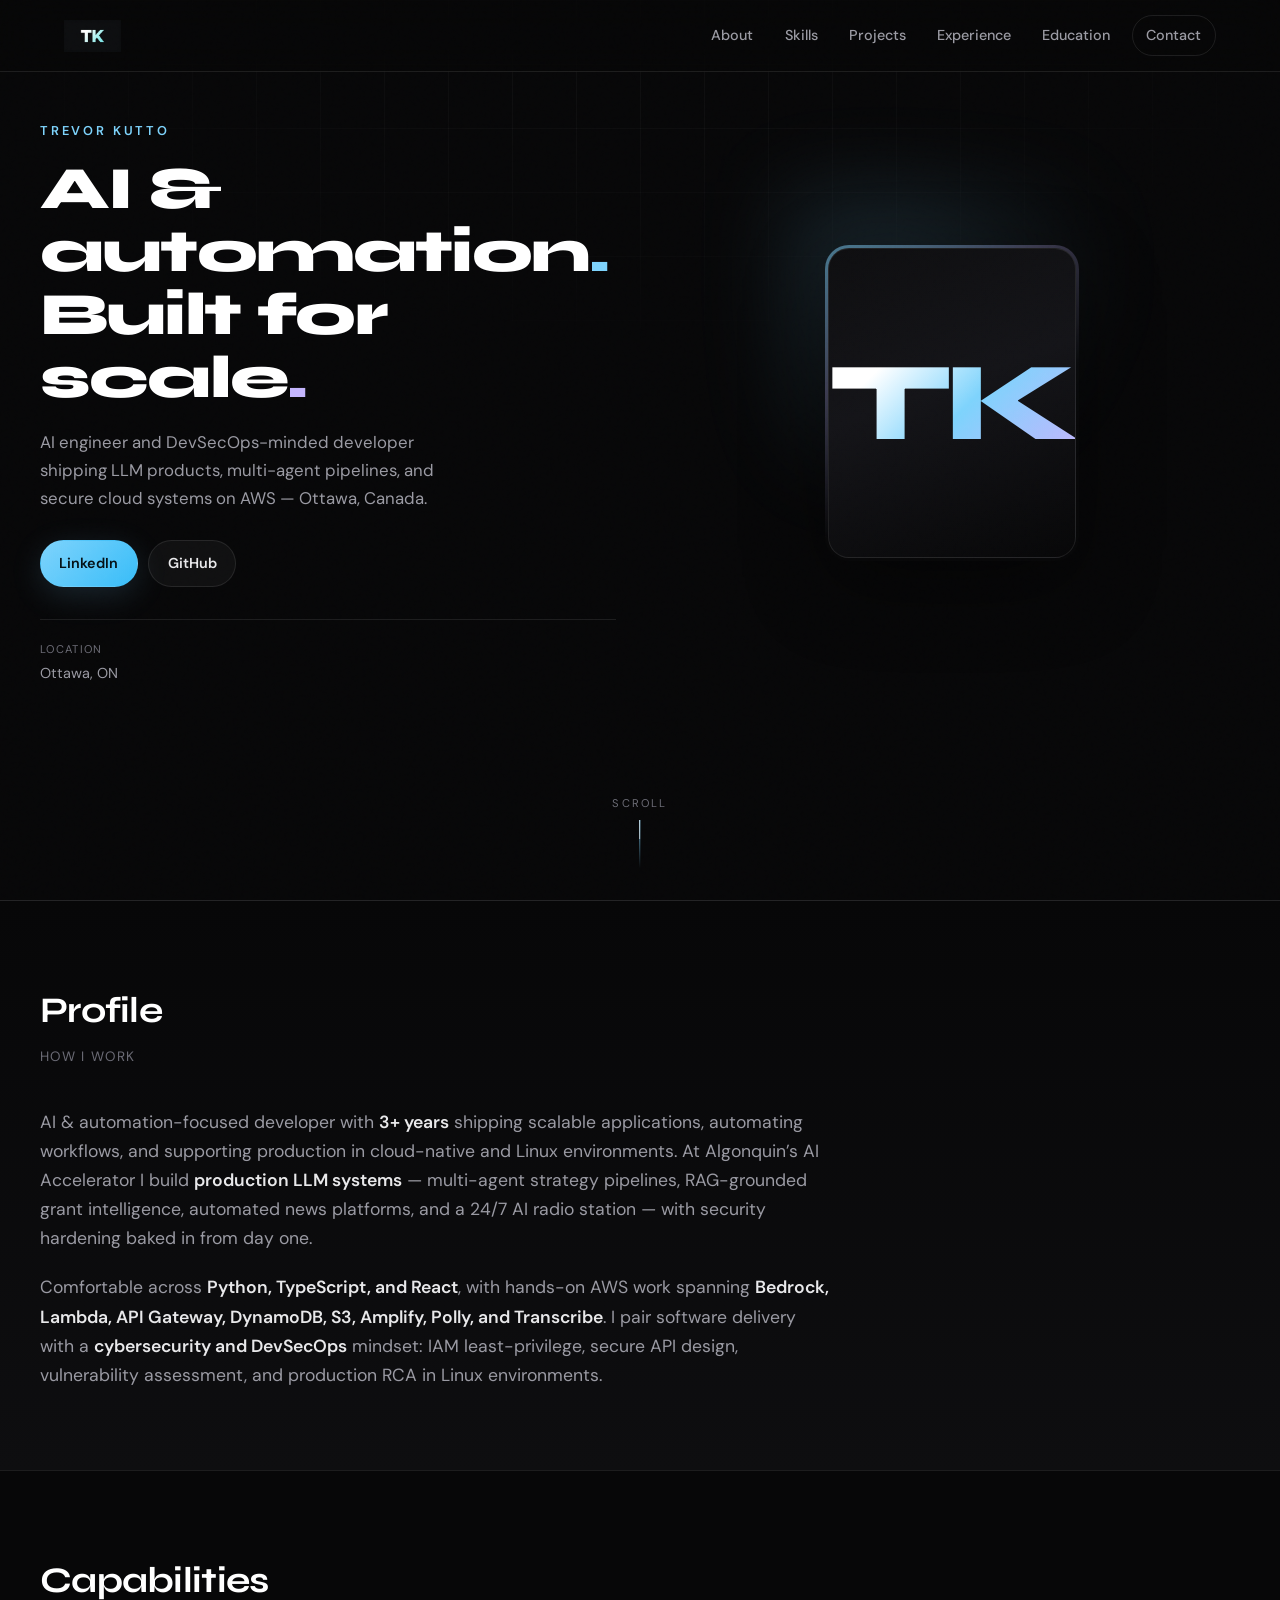
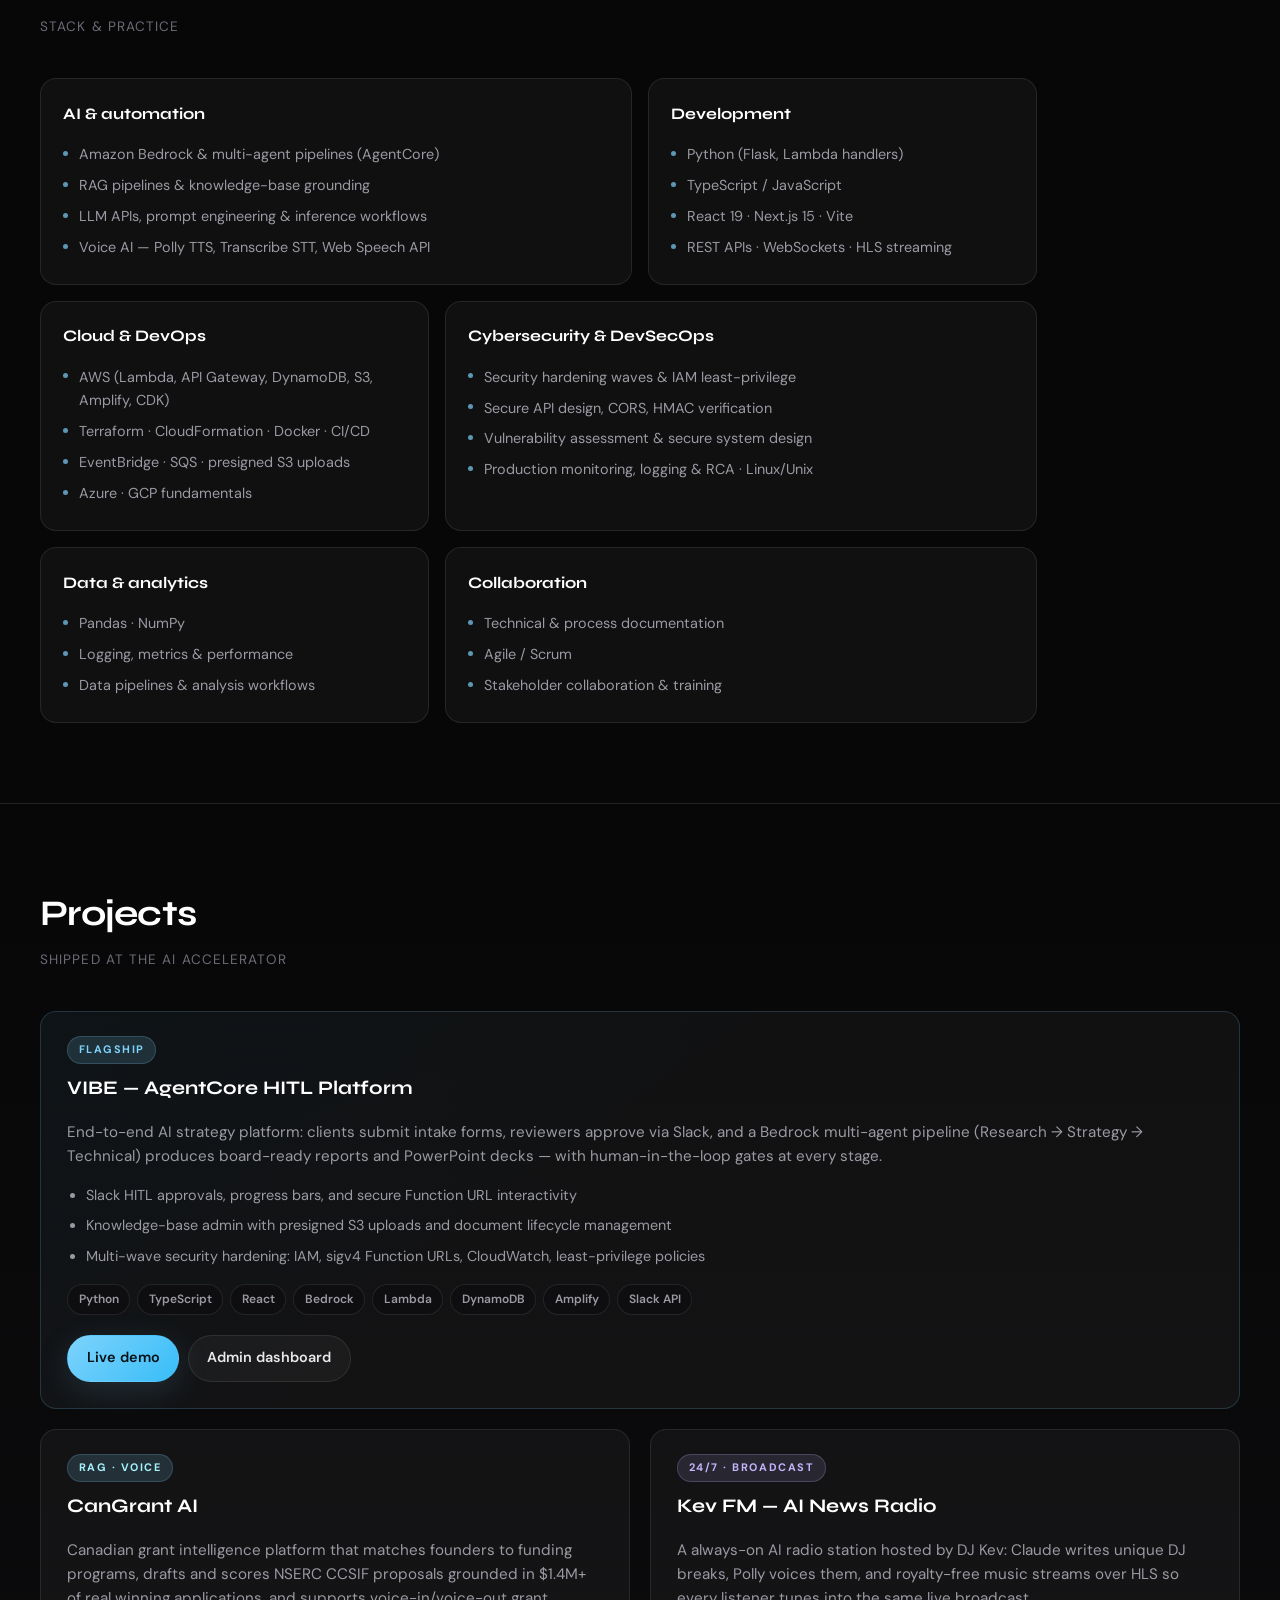
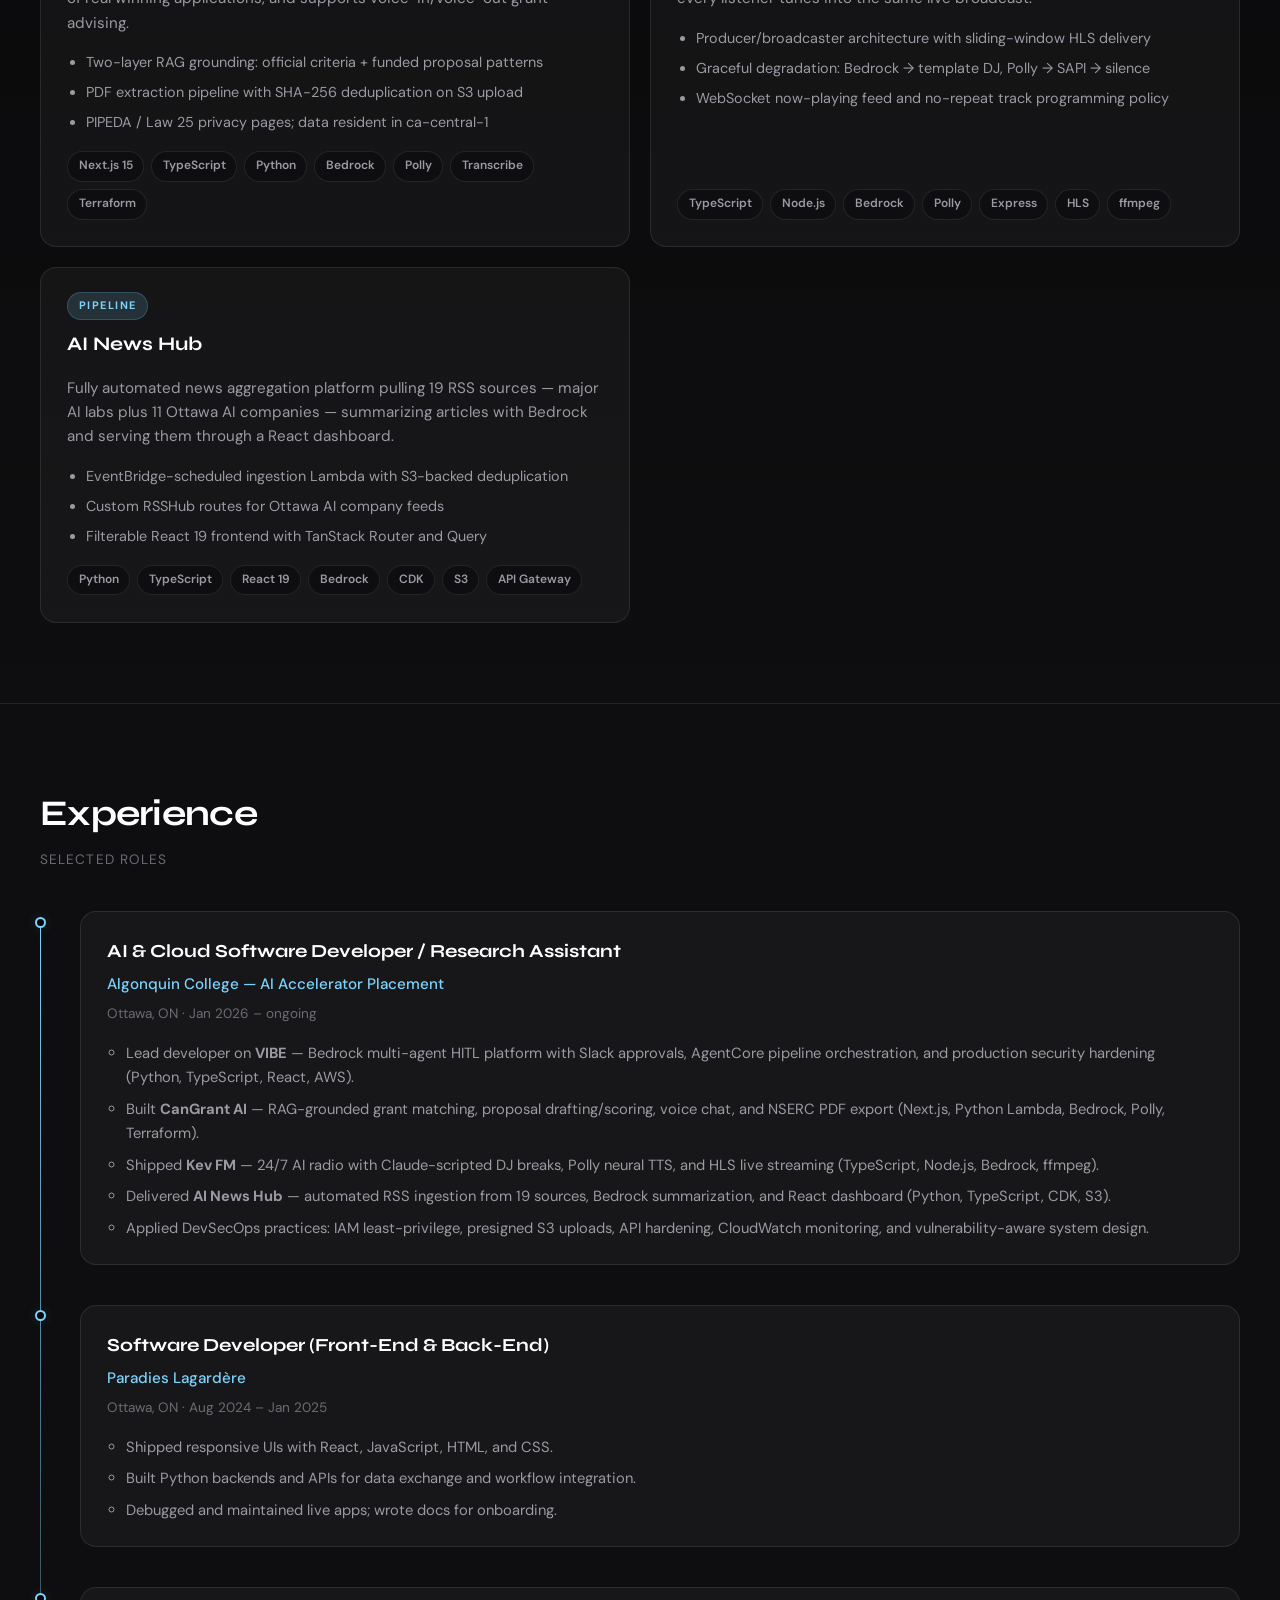
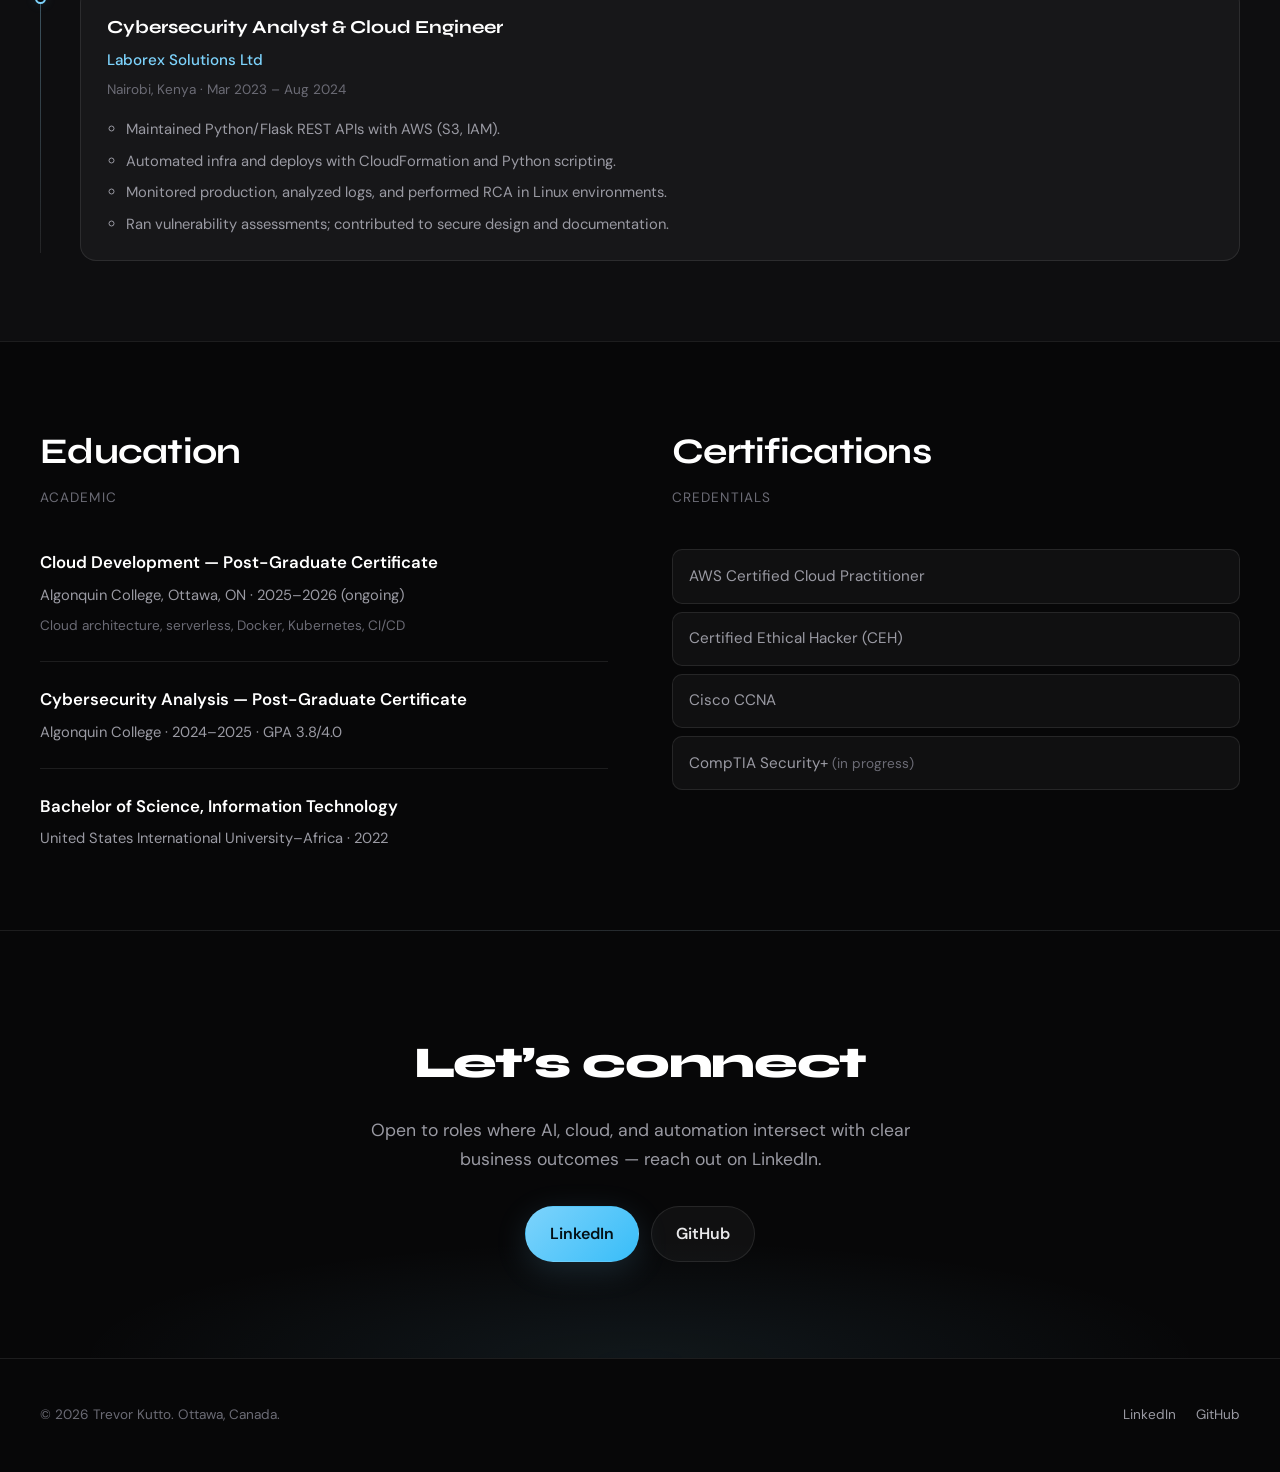
==== index.html @ 91711c6a "Add shipped projects section and expand AI Accelerator experience. Highlight VIBE, CanGrant, Kev FM," ====
<!DOCTYPE html>
<html lang="en">
  <head>
    <meta charset="UTF-8" />
    <meta name="viewport" content="width=device-width, initial-scale=1.0" />
    <meta
      name="description"
      content="Trevor Kutto — AI Engineer, Software Developer & DevSecOps. Ottawa, Canada. Bedrock, AgentCore, RAG, AWS, Python, TypeScript, React."
    />
    <meta property="og:title" content="Trevor Kutto | Software Developer & Cloud Engineer" />
    <meta property="og:description" content="AI-focused developer building scalable apps, automation, and cloud systems." />
    <meta property="og:type" content="website" />
    <meta name="theme-color" content="#070708" />
    <link rel="icon" href="images/tk-logo.png" type="image/png" />
    <title>Trevor Kutto — Developer & Cloud Engineer</title>
    <link rel="preconnect" href="https://fonts.googleapis.com" />
    <link rel="preconnect" href="https://fonts.gstatic.com" crossorigin />
    <link
      href="https://fonts.googleapis.com/css2?family=DM+Sans:ital,opsz,wght@0,9..40,400;0,9..40,500;0,9..40,600;0,9..40,700;1,9..40,400&family=Syne:wght@500;600;700;800&display=swap"
      rel="stylesheet"
    />
    <link rel="stylesheet" href="css/styles.css" />
  </head>
  <body>
    <a class="skip-link" href="#main">Skip to content</a>
    <div class="noise" aria-hidden="true"></div>
    <header class="site-header">
      <div class="site-header__inner">
        <a class="logo" href="#" aria-label="Trevor Kutto — home">
          <img class="logo__img" src="images/tk-logo.png" alt="" width="120" height="40" decoding="async" />
        </a>
        <nav class="nav" aria-label="Primary">
          <button type="button" class="nav__toggle" aria-expanded="false" aria-controls="nav-menu">
            <span class="nav__toggle-bar"></span>
            <span class="nav__toggle-bar"></span>
          </button>
          <ul id="nav-menu" class="nav__list">
            <li><a href="#about">About</a></li>
            <li><a href="#skills">Skills</a></li>
            <li><a href="#projects">Projects</a></li>
            <li><a href="#experience">Experience</a></li>
            <li><a href="#education">Education</a></li>
            <li><a href="#contact" class="nav__cta">Contact</a></li>
          </ul>
        </nav>
      </div>
    </header>

    <main id="main">
      <section class="hero" aria-labelledby="hero-title">
        <div class="hero__grid" aria-hidden="true"></div>
        <div class="hero__content">
          <div class="hero__text">
            <p class="eyebrow" data-reveal>Trevor Kutto</p>
            <h1 id="hero-title" class="hero__title" data-reveal>
              AI &amp; automation<span class="hero__title-accent">.</span><br />
              Built for scale<span class="hero__title-dot">.</span>
            </h1>
            <p class="hero__lead" data-reveal>
              AI engineer and DevSecOps-minded developer shipping LLM products, multi-agent pipelines, and secure
              cloud systems on AWS — Ottawa, Canada.
            </p>
            <div class="hero__actions" data-reveal>
              <a class="btn btn--primary" href="https://www.linkedin.com/in/trevor-kutto-b52782327" target="_blank" rel="noopener noreferrer">
                LinkedIn
              </a>
              <a class="btn btn--ghost" href="https://github.com/Sighopss" target="_blank" rel="noopener noreferrer">GitHub</a>
            </div>
            <dl class="hero__meta" data-reveal>
              <div>
                <dt>Location</dt>
                <dd>Ottawa, ON</dd>
              </div>
            </dl>
          </div>
          <div class="hero__visual" data-reveal>
            <div class="hero__frame">
              <div class="hero__avatar" role="img" aria-label="Trevor Kutto initials">
                <span class="hero__avatar-initials">TK</span>
              </div>
            </div>
          </div>
        </div>
        <div class="hero__scroll" aria-hidden="true">
          <span>Scroll</span>
          <span class="hero__scroll-line"></span>
        </div>
      </section>

      <section id="about" class="section section--about">
        <div class="section__inner">
          <header class="section__head">
            <h2 class="section__title">Profile</h2>
            <p class="section__kicker">How I work</p>
          </header>
          <div class="about__layout">
            <p class="about__statement">
              AI &amp; automation-focused developer with <strong>3+ years</strong> shipping scalable applications,
              automating workflows, and supporting production in cloud-native and Linux environments. At Algonquin’s AI
              Accelerator I build <strong>production LLM systems</strong> — multi-agent strategy pipelines, RAG-grounded
              grant intelligence, automated news platforms, and a 24/7 AI radio station — with security hardening baked in
              from day one.
            </p>
            <p class="about__statement">
              Comfortable across <strong>Python, TypeScript, and React</strong>, with hands-on AWS work spanning
              <strong>Bedrock, Lambda, API Gateway, DynamoDB, S3, Amplify, Polly, and Transcribe</strong>. I pair
              software delivery with a <strong>cybersecurity and DevSecOps</strong> mindset: IAM least-privilege, secure
              API design, vulnerability assessment, and production RCA in Linux environments.
            </p>
          </div>
        </div>
      </section>

      <section id="skills" class="section section--skills">
        <div class="section__inner">
          <header class="section__head">
            <h2 class="section__title">Capabilities</h2>
            <p class="section__kicker">Stack &amp; practice</p>
          </header>
          <div class="bento">
            <article class="bento__card bento__card--wide">
              <h3>AI &amp; automation</h3>
              <ul class="tag-list">
                <li>Amazon Bedrock &amp; multi-agent pipelines (AgentCore)</li>
                <li>RAG pipelines &amp; knowledge-base grounding</li>
                <li>LLM APIs, prompt engineering &amp; inference workflows</li>
                <li>Voice AI — Polly TTS, Transcribe STT, Web Speech API</li>
              </ul>
            </article>
            <article class="bento__card">
              <h3>Development</h3>
              <ul class="tag-list">
                <li>Python (Flask, Lambda handlers)</li>
                <li>TypeScript / JavaScript</li>
                <li>React 19 · Next.js 15 · Vite</li>
                <li>REST APIs · WebSockets · HLS streaming</li>
              </ul>
            </article>
            <article class="bento__card">
              <h3>Cloud &amp; DevOps</h3>
              <ul class="tag-list">
                <li>AWS (Lambda, API Gateway, DynamoDB, S3, Amplify, CDK)</li>
                <li>Terraform · CloudFormation · Docker · CI/CD</li>
                <li>EventBridge · SQS · presigned S3 uploads</li>
                <li>Azure · GCP fundamentals</li>
              </ul>
            </article>
            <article class="bento__card bento__card--wide">
              <h3>Cybersecurity &amp; DevSecOps</h3>
              <ul class="tag-list">
                <li>Security hardening waves &amp; IAM least-privilege</li>
                <li>Secure API design, CORS, HMAC verification</li>
                <li>Vulnerability assessment &amp; secure system design</li>
                <li>Production monitoring, logging &amp; RCA · Linux/Unix</li>
              </ul>
            </article>
            <article class="bento__card">
              <h3>Data &amp; analytics</h3>
              <ul class="tag-list">
                <li>Pandas · NumPy</li>
                <li>Logging, metrics &amp; performance</li>
                <li>Data pipelines &amp; analysis workflows</li>
              </ul>
            </article>
            <article class="bento__card bento__card--wide">
              <h3>Collaboration</h3>
              <ul class="tag-list">
                <li>Technical &amp; process documentation</li>
                <li>Agile / Scrum</li>
                <li>Stakeholder collaboration &amp; training</li>
              </ul>
            </article>
          </div>
        </div>
      </section>

      <section id="projects" class="section section--projects">
        <div class="section__inner">
          <header class="section__head">
            <h2 class="section__title">Projects</h2>
            <p class="section__kicker">Shipped at the AI Accelerator</p>
          </header>
          <div class="projects">
            <article class="project-card project-card--featured">
              <div class="project-card__top">
                <span class="project-card__badge">Flagship</span>
                <h3>VIBE — AgentCore HITL Platform</h3>
              </div>
              <p class="project-card__summary">
                End-to-end AI strategy platform: clients submit intake forms, reviewers approve via Slack, and a
                Bedrock multi-agent pipeline (Research → Strategy → Technical) produces board-ready reports and
                PowerPoint decks — with human-in-the-loop gates at every stage.
              </p>
              <ul class="project-card__highlights">
                <li>Slack HITL approvals, progress bars, and secure Function URL interactivity</li>
                <li>Knowledge-base admin with presigned S3 uploads and document lifecycle management</li>
                <li>Multi-wave security hardening: IAM, sigv4 Function URLs, CloudWatch, least-privilege policies</li>
              </ul>
              <div class="project-card__stack" aria-label="Technologies used">
                <span>Python</span><span>TypeScript</span><span>React</span><span>Bedrock</span><span>Lambda</span><span>DynamoDB</span><span>Amplify</span><span>Slack API</span>
              </div>
              <div class="project-card__links">
                <a class="btn btn--primary" href="https://vibe.acceleratorhub.ai" target="_blank" rel="noopener noreferrer">Live demo</a>
                <a class="btn btn--ghost" href="https://admin.acceleratorhub.ai" target="_blank" rel="noopener noreferrer">Admin dashboard</a>
              </div>
            </article>

            <article class="project-card">
              <div class="project-card__top">
                <span class="project-card__badge project-card__badge--accent">RAG · Voice</span>
                <h3>CanGrant AI</h3>
              </div>
              <p class="project-card__summary">
                Canadian grant intelligence platform that matches founders to funding programs, drafts and scores
                NSERC CCSIF proposals grounded in $1.4M+ of real winning applications, and supports voice-in/voice-out
                grant advising.
              </p>
              <ul class="project-card__highlights">
                <li>Two-layer RAG grounding: official criteria + funded proposal patterns</li>
                <li>PDF extraction pipeline with SHA-256 deduplication on S3 upload</li>
                <li>PIPEDA / Law 25 privacy pages; data resident in ca-central-1</li>
              </ul>
              <div class="project-card__stack" aria-label="Technologies used">
                <span>Next.js 15</span><span>TypeScript</span><span>Python</span><span>Bedrock</span><span>Polly</span><span>Transcribe</span><span>Terraform</span>
              </div>
            </article>

            <article class="project-card">
              <div class="project-card__top">
                <span class="project-card__badge project-card__badge--warm">24/7 · Broadcast</span>
                <h3>Kev FM — AI News Radio</h3>
              </div>
              <p class="project-card__summary">
                A always-on AI radio station hosted by DJ Kev: Claude writes unique DJ breaks, Polly voices them, and
                royalty-free music streams over HLS so every listener tunes into the same live broadcast.
              </p>
              <ul class="project-card__highlights">
                <li>Producer/broadcaster architecture with sliding-window HLS delivery</li>
                <li>Graceful degradation: Bedrock → template DJ, Polly → SAPI → silence</li>
                <li>WebSocket now-playing feed and no-repeat track programming policy</li>
              </ul>
              <div class="project-card__stack" aria-label="Technologies used">
                <span>TypeScript</span><span>Node.js</span><span>Bedrock</span><span>Polly</span><span>Express</span><span>HLS</span><span>ffmpeg</span>
              </div>
            </article>

            <article class="project-card">
              <div class="project-card__top">
                <span class="project-card__badge">Pipeline</span>
                <h3>AI News Hub</h3>
              </div>
              <p class="project-card__summary">
                Fully automated news aggregation platform pulling 19 RSS sources — major AI labs plus 11 Ottawa AI
                companies — summarizing articles with Bedrock and serving them through a React dashboard.
              </p>
              <ul class="project-card__highlights">
                <li>EventBridge-scheduled ingestion Lambda with S3-backed deduplication</li>
                <li>Custom RSSHub routes for Ottawa AI company feeds</li>
                <li>Filterable React 19 frontend with TanStack Router and Query</li>
              </ul>
              <div class="project-card__stack" aria-label="Technologies used">
                <span>Python</span><span>TypeScript</span><span>React 19</span><span>Bedrock</span><span>CDK</span><span>S3</span><span>API Gateway</span>
              </div>
            </article>
          </div>
        </div>
      </section>

      <section id="experience" class="section section--experience">
        <div class="section__inner">
          <header class="section__head">
            <h2 class="section__title">Experience</h2>
            <p class="section__kicker">Selected roles</p>
          </header>
          <ol class="timeline">
            <li class="timeline__item">
              <div class="timeline__marker" aria-hidden="true"></div>
              <article class="timeline__card">
                <header class="timeline__head">
                  <h3>AI &amp; Cloud Software Developer / Research Assistant</h3>
                  <p class="timeline__org">Algonquin College — AI Accelerator Placement</p>
                  <p class="timeline__meta"><span>Ottawa, ON</span> · <time datetime="2026-01">Jan 2026</time> – ongoing</p>
                </header>
                <ul class="timeline__bullets">
                  <li>Lead developer on <strong>VIBE</strong> — Bedrock multi-agent HITL platform with Slack approvals, AgentCore pipeline orchestration, and production security hardening (Python, TypeScript, React, AWS).</li>
                  <li>Built <strong>CanGrant AI</strong> — RAG-grounded grant matching, proposal drafting/scoring, voice chat, and NSERC PDF export (Next.js, Python Lambda, Bedrock, Polly, Terraform).</li>
                  <li>Shipped <strong>Kev FM</strong> — 24/7 AI radio with Claude-scripted DJ breaks, Polly neural TTS, and HLS live streaming (TypeScript, Node.js, Bedrock, ffmpeg).</li>
                  <li>Delivered <strong>AI News Hub</strong> — automated RSS ingestion from 19 sources, Bedrock summarization, and React dashboard (Python, TypeScript, CDK, S3).</li>
                  <li>Applied DevSecOps practices: IAM least-privilege, presigned S3 uploads, API hardening, CloudWatch monitoring, and vulnerability-aware system design.</li>
                </ul>
              </article>
            </li>
            <li class="timeline__item">
              <div class="timeline__marker" aria-hidden="true"></div>
              <article class="timeline__card">
                <header class="timeline__head">
                  <h3>Software Developer (Front-End &amp; Back-End)</h3>
                  <p class="timeline__org">Paradies Lagardère</p>
                  <p class="timeline__meta"><span>Ottawa, ON</span> · <time datetime="2024-08">Aug 2024</time> – <time datetime="2025-01">Jan 2025</time></p>
                </header>
                <ul class="timeline__bullets">
                  <li>Shipped responsive UIs with React, JavaScript, HTML, and CSS.</li>
                  <li>Built Python backends and APIs for data exchange and workflow integration.</li>
                  <li>Debugged and maintained live apps; wrote docs for onboarding.</li>
                </ul>
              </article>
            </li>
            <li class="timeline__item">
              <div class="timeline__marker" aria-hidden="true"></div>
              <article class="timeline__card">
                <header class="timeline__head">
                  <h3>Cybersecurity Analyst &amp; Cloud Engineer</h3>
                  <p class="timeline__org">Laborex Solutions Ltd</p>
                  <p class="timeline__meta"><span>Nairobi, Kenya</span> · <time datetime="2023-03">Mar 2023</time> – <time datetime="2024-08">Aug 2024</time></p>
                </header>
                <ul class="timeline__bullets">
                  <li>Maintained Python/Flask REST APIs with AWS (S3, IAM).</li>
                  <li>Automated infra and deploys with CloudFormation and Python scripting.</li>
                  <li>Monitored production, analyzed logs, and performed RCA in Linux environments.</li>
                  <li>Ran vulnerability assessments; contributed to secure design and documentation.</li>
                </ul>
              </article>
            </li>
          </ol>
        </div>
      </section>

      <section id="education" class="section section--education">
        <div class="section__inner section__inner--split">
          <div>
            <header class="section__head">
              <h2 class="section__title">Education</h2>
              <p class="section__kicker">Academic</p>
            </header>
            <ul class="edu-list">
              <li>
                <h3>Cloud Development — Post-Graduate Certificate</h3>
                <p>Algonquin College, Ottawa, ON · <time datetime="2025">2025</time>–<time datetime="2026">2026</time> (ongoing)</p>
                <p class="edu-list__note">Cloud architecture, serverless, Docker, Kubernetes, CI/CD</p>
              </li>
              <li>
                <h3>Cybersecurity Analysis — Post-Graduate Certificate</h3>
                <p>Algonquin College · <time datetime="2024">2024</time>–<time datetime="2025">2025</time> · GPA 3.8/4.0</p>
              </li>
              <li>
                <h3>Bachelor of Science, Information Technology</h3>
                <p>United States International University–Africa · <time datetime="2022">2022</time></p>
              </li>
            </ul>
          </div>
          <div>
            <header class="section__head">
              <h2 class="section__title">Certifications</h2>
              <p class="section__kicker">Credentials</p>
            </header>
            <ul class="cert-list">
              <li>AWS Certified Cloud Practitioner</li>
              <li>Certified Ethical Hacker (CEH)</li>
              <li>Cisco CCNA</li>
              <li>CompTIA Security+ <span class="cert-list__pending">(in progress)</span></li>
            </ul>
          </div>
        </div>
      </section>

      <section id="contact" class="section section--contact">
        <div class="section__inner section__inner--contact">
          <h2 class="contact__title">Let’s connect</h2>
          <p class="contact__lead">Open to roles where AI, cloud, and automation intersect with clear business outcomes — reach out on LinkedIn.</p>
          <div class="contact__actions">
            <a class="btn btn--primary btn--lg" href="https://www.linkedin.com/in/trevor-kutto-b52782327" target="_blank" rel="noopener noreferrer">LinkedIn</a>
            <a class="btn btn--ghost btn--lg" href="https://github.com/Sighopss" target="_blank" rel="noopener noreferrer">GitHub</a>
          </div>
        </div>
      </section>
    </main>

    <footer class="site-footer">
      <div class="site-footer__inner">
        <p>© <span id="year"></span> Trevor Kutto. Ottawa, Canada.</p>
        <p class="site-footer__links">
          <a href="https://www.linkedin.com/in/trevor-kutto-b52782327" target="_blank" rel="noopener noreferrer">LinkedIn</a>
          <a href="https://github.com/Sighopss" target="_blank" rel="noopener noreferrer">GitHub</a>
        </p>
      </div>
    </footer>

    <script src="js/main.js" defer></script>
  </body>
</html>
---- css/styles.css ----
/* Trevor Kutto — portfolio styles */
:root {
  --bg: #070708;
  --bg-elevated: #0e0e10;
  --surface: rgba(255, 255, 255, 0.04);
  --surface-strong: rgba(255, 255, 255, 0.07);
  --border: rgba(255, 255, 255, 0.09);
  --text: #e8e8ea;
  --text-muted: #9a9aa3;
  --text-faint: #6b6b75;
  --accent: #7dd3fc;
  --accent-dim: rgba(125, 211, 252, 0.15);
  --accent-warm: #c4b5fd;
  --radius-sm: 10px;
  --radius-md: 16px;
  --radius-lg: 24px;
  --font-sans: "DM Sans", system-ui, sans-serif;
  --font-display: "Syne", var(--font-sans);
  --shadow-soft: 0 24px 80px rgba(0, 0, 0, 0.45);
  --header-h: 72px;
  --ease-out: cubic-bezier(0.22, 1, 0.36, 1);
}

*,
*::before,
*::after {
  box-sizing: border-box;
}

html {
  scroll-behavior: smooth;
}

@media (prefers-reduced-motion: reduce) {
  html {
    scroll-behavior: auto;
  }
  [data-reveal] {
    opacity: 1 !important;
    transform: none !important;
  }
  .hero__scroll-line::after {
    animation: none !important;
  }
}

body {
  margin: 0;
  min-height: 100vh;
  font-family: var(--font-sans);
  font-size: 1rem;
  line-height: 1.65;
  color: var(--text);
  background: var(--bg);
  -webkit-font-smoothing: antialiased;
}

.noise {
  pointer-events: none;
  position: fixed;
  inset: 0;
  z-index: 9000;
  opacity: 0.035;
  background-image: url("data:image/svg+xml,%3Csvg viewBox='0 0 256 256' xmlns='http://www.w3.org/2000/svg'%3E%3Cfilter id='n'%3E%3CfeTurbulence type='fractalNoise' baseFrequency='0.9' numOctaves='4' stitchTiles='stitch'/%3E%3C/filter%3E%3Crect width='100%25' height='100%25' filter='url(%23n)'/%3E%3C/svg%3E");
  mix-blend-mode: overlay;
}

a {
  color: var(--accent);
  text-decoration-thickness: 1px;
  text-underline-offset: 3px;
}

a:hover {
  color: #fff;
}

.skip-link {
  position: absolute;
  left: -9999px;
  top: 0.5rem;
  z-index: 10000;
  padding: 0.5rem 1rem;
  background: var(--accent);
  color: #000;
  font-weight: 600;
  border-radius: var(--radius-sm);
}

.skip-link:focus {
  left: 0.5rem;
}

/* Header */
.site-header {
  position: fixed;
  top: 0;
  left: 0;
  right: 0;
  z-index: 100;
  height: var(--header-h);
  background: rgba(7, 7, 8, 0.72);
  backdrop-filter: blur(16px);
  -webkit-backdrop-filter: blur(16px);
  border-bottom: 1px solid var(--border);
}

.site-header__inner {
  max-width: 1200px;
  margin: 0 auto;
  padding: 0 1.5rem;
  height: 100%;
  display: flex;
  align-items: center;
  justify-content: space-between;
}

.logo {
  display: inline-flex;
  align-items: center;
  line-height: 0;
  text-decoration: none;
}

.logo__img {
  display: block;
  height: clamp(26px, 4vw, 32px);
  width: auto;
  transition: filter 0.2s ease, opacity 0.2s ease;
}

.logo:hover .logo__img {
  filter: brightness(1.12) drop-shadow(0 0 12px rgba(125, 211, 252, 0.35));
}

.logo:focus-visible {
  outline: 2px solid var(--accent);
  outline-offset: 4px;
  border-radius: 4px;
}

.nav__list {
  display: flex;
  align-items: center;
  gap: 0.25rem;
  list-style: none;
  margin: 0;
  padding: 0;
}

.nav__list a {
  display: block;
  padding: 0.5rem 0.85rem;
  color: var(--text-muted);
  text-decoration: none;
  font-size: 0.9rem;
  font-weight: 500;
  border-radius: 999px;
  transition: color 0.2s, background 0.2s;
}

.nav__list a:hover {
  color: var(--text);
  background: var(--surface);
}

.nav__cta {
  margin-left: 0.25rem;
  border: 1px solid var(--border);
}

.nav__cta:hover {
  border-color: rgba(125, 211, 252, 0.35);
}

.nav__toggle {
  display: none;
  flex-direction: column;
  justify-content: center;
  gap: 6px;
  width: 44px;
  height: 44px;
  padding: 0;
  border: 1px solid var(--border);
  border-radius: var(--radius-sm);
  background: var(--surface);
  cursor: pointer;
}

.nav__toggle-bar {
  display: block;
  width: 18px;
  height: 2px;
  margin: 0 auto;
  background: var(--text);
  border-radius: 1px;
  transition: transform 0.25s var(--ease-out);
}

@media (max-width: 768px) {
  .nav__toggle {
    display: flex;
  }

  .nav__list {
    position: fixed;
    top: var(--header-h);
    left: 0;
    right: 0;
    flex-direction: column;
    align-items: stretch;
    gap: 0;
    padding: 1rem;
    background: rgba(7, 7, 8, 0.96);
    border-bottom: 1px solid var(--border);
    transform: translateY(-100%);
    opacity: 0;
    visibility: hidden;
    transition: transform 0.35s var(--ease-out), opacity 0.25s;
  }

  .nav__list.is-open {
    transform: translateY(0);
    opacity: 1;
    visibility: visible;
  }

  .nav__list a {
    padding: 0.85rem 1rem;
    border-radius: var(--radius-sm);
  }
}

/* Hero */
.hero {
  position: relative;
  min-height: min(100vh, 920px);
  padding: calc(var(--header-h) + 3rem) 1.5rem 4rem;
  overflow: hidden;
}

.hero__grid {
  position: absolute;
  inset: 0;
  background-image:
    linear-gradient(rgba(255, 255, 255, 0.03) 1px, transparent 1px),
    linear-gradient(90deg, rgba(255, 255, 255, 0.03) 1px, transparent 1px);
  background-size: 64px 64px;
  mask-image: radial-gradient(ellipse 80% 60% at 50% 0%, black 20%, transparent 70%);
  pointer-events: none;
}

.hero__content {
  position: relative;
  z-index: 1;
  max-width: 1200px;
  margin: 0 auto;
  display: grid;
  grid-template-columns: 1fr 1fr;
  gap: 3rem;
  align-items: center;
}

@media (max-width: 900px) {
  .hero__content {
    grid-template-columns: 1fr;
    gap: 2.5rem;
  }

  .hero__visual {
    order: -1;
    max-width: 320px;
    margin: 0 auto;
  }
}

.eyebrow {
  font-size: 0.8rem;
  font-weight: 600;
  letter-spacing: 0.22em;
  text-transform: uppercase;
  color: var(--accent);
  margin: 0 0 1rem;
}

.hero__title {
  font-family: var(--font-display);
  font-weight: 800;
  font-size: clamp(2.25rem, 5vw, 3.75rem);
  line-height: 1.05;
  letter-spacing: -0.03em;
  margin: 0 0 1.25rem;
  color: #fff;
}

.hero__title-accent {
  color: var(--accent);
}

.hero__title-dot {
  color: var(--accent-warm);
}

.hero__lead {
  font-size: 1.05rem;
  color: var(--text-muted);
  max-width: 36ch;
  margin: 0 0 1.75rem;
}

.hero__actions {
  display: flex;
  flex-wrap: wrap;
  gap: 0.65rem;
  margin-bottom: 2rem;
}

.btn {
  display: inline-flex;
  align-items: center;
  justify-content: center;
  padding: 0.65rem 1.15rem;
  font-family: var(--font-sans);
  font-size: 0.9rem;
  font-weight: 600;
  border-radius: 999px;
  text-decoration: none;
  border: 1px solid transparent;
  cursor: pointer;
  transition: transform 0.2s var(--ease-out), box-shadow 0.2s, background 0.2s, border-color 0.2s;
}

.btn:active {
  transform: scale(0.98);
}

.btn--primary {
  background: linear-gradient(135deg, var(--accent) 0%, #38bdf8 100%);
  color: #041016;
  box-shadow: 0 8px 32px var(--accent-dim);
}

.btn--primary:hover {
  color: #041016;
  box-shadow: 0 12px 40px rgba(125, 211, 252, 0.35);
}

.btn--ghost {
  background: var(--surface);
  color: var(--text);
  border-color: var(--border);
}

.btn--ghost:hover {
  background: var(--surface-strong);
  color: #fff;
}

.btn--lg {
  padding: 0.85rem 1.5rem;
  font-size: 1rem;
}

.hero__meta {
  display: flex;
  flex-wrap: wrap;
  gap: 1rem;
  margin: 0;
  padding: 1.25rem 0 0;
  border-top: 1px solid var(--border);
}

.hero__meta dt {
  font-size: 0.7rem;
  text-transform: uppercase;
  letter-spacing: 0.12em;
  color: var(--text-faint);
  margin: 0 0 0.25rem;
}

.hero__meta dd {
  margin: 0;
  font-size: 0.9rem;
  color: var(--text-muted);
}

.hero__visual {
  display: flex;
  justify-content: center;
}

.hero__frame {
  position: relative;
  border-radius: var(--radius-lg);
  padding: 3px;
  background: linear-gradient(145deg, rgba(125, 211, 252, 0.5), rgba(196, 181, 253, 0.25), transparent 60%);
  box-shadow: var(--shadow-soft);
}

.hero__frame::before {
  content: "";
  position: absolute;
  inset: -20%;
  background: radial-gradient(circle at 30% 20%, var(--accent-dim), transparent 55%);
  z-index: -1;
  filter: blur(40px);
}

.hero__avatar {
  display: flex;
  align-items: center;
  justify-content: center;
  width: 100%;
  max-width: 420px;
  aspect-ratio: 4 / 5;
  border-radius: calc(var(--radius-lg) - 3px);
  background: linear-gradient(160deg, var(--bg-elevated) 0%, #141418 45%, var(--bg) 100%);
  border: 1px solid var(--border);
}

.hero__avatar-initials {
  font-family: var(--font-display);
  font-weight: 800;
  font-size: clamp(4.5rem, 14vw, 7rem);
  letter-spacing: -0.06em;
  line-height: 1;
  background: linear-gradient(135deg, #fff 20%, var(--accent) 55%, var(--accent-warm) 100%);
  -webkit-background-clip: text;
  background-clip: text;
  color: transparent;
}

.hero__scroll {
  position: absolute;
  bottom: 2rem;
  left: 50%;
  transform: translateX(-50%);
  display: flex;
  flex-direction: column;
  align-items: center;
  gap: 0.5rem;
  font-size: 0.7rem;
  letter-spacing: 0.2em;
  text-transform: uppercase;
  color: var(--text-faint);
}

.hero__scroll-line {
  width: 1px;
  height: 48px;
  background: linear-gradient(to bottom, var(--accent), transparent);
  position: relative;
  overflow: hidden;
}

.hero__scroll-line::after {
  content: "";
  position: absolute;
  left: 0;
  width: 100%;
  height: 40%;
  background: #fff;
  animation: scroll-pulse 2s ease-in-out infinite;
}

@keyframes scroll-pulse {
  0% {
    top: -50%;
    opacity: 0;
  }
  30% {
    opacity: 1;
  }
  100% {
    top: 100%;
    opacity: 0;
  }
}

@media (max-width: 900px) {
  .hero__scroll {
    display: none;
  }
}

/* Sections */
.section {
  padding: 5rem 1.5rem;
  position: relative;
}

.section__inner {
  max-width: 1200px;
  margin: 0 auto;
}

.section__inner--split {
  display: grid;
  grid-template-columns: 1fr 1fr;
  gap: 4rem;
  align-items: start;
}

@media (max-width: 900px) {
  .section__inner--split {
    grid-template-columns: 1fr;
    gap: 3rem;
  }
}

.section__head {
  margin-bottom: 2.5rem;
}

.section__title {
  font-family: var(--font-display);
  font-size: clamp(1.75rem, 3vw, 2.25rem);
  font-weight: 700;
  letter-spacing: -0.02em;
  margin: 0 0 0.35rem;
  color: #fff;
}

.section__kicker {
  margin: 0;
  font-size: 0.85rem;
  color: var(--text-faint);
  letter-spacing: 0.08em;
  text-transform: uppercase;
}

.section--about {
  background: linear-gradient(180deg, var(--bg) 0%, var(--bg-elevated) 100%);
  border-top: 1px solid var(--border);
}

.about__layout {
  display: grid;
  gap: 1.25rem;
  max-width: 72ch;
}

.about__statement {
  margin: 0;
  font-size: 1.1rem;
  color: var(--text-muted);
}

.about__statement strong {
  color: var(--text);
  font-weight: 600;
}

/* Bento */
.section--skills {
  border-top: 1px solid var(--border);
}

.bento {
  display: grid;
  grid-template-columns: repeat(6, 1fr);
  grid-auto-rows: minmax(120px, auto);
  gap: 1rem;
}

.bento__card {
  grid-column: span 2;
  background: var(--surface);
  border: 1px solid var(--border);
  border-radius: var(--radius-md);
  padding: 1.35rem 1.35rem 1.5rem;
  transition: border-color 0.25s, transform 0.25s var(--ease-out);
}

.bento__card:hover {
  border-color: rgba(125, 211, 252, 0.25);
  transform: translateY(-2px);
}

.bento__card--wide {
  grid-column: span 3;
}

.bento__card--tall {
  grid-row: span 2;
}

.bento__card h3 {
  font-family: var(--font-display);
  font-size: 1rem;
  font-weight: 700;
  margin: 0 0 1rem;
  color: #fff;
}

.tag-list {
  list-style: none;
  margin: 0;
  padding: 0;
  display: flex;
  flex-direction: column;
  gap: 0.45rem;
}

.tag-list li {
  position: relative;
  padding-left: 1rem;
  font-size: 0.9rem;
  color: var(--text-muted);
}

.tag-list li::before {
  content: "";
  position: absolute;
  left: 0;
  top: 0.55em;
  width: 5px;
  height: 5px;
  border-radius: 50%;
  background: var(--accent);
  opacity: 0.7;
}

@media (max-width: 900px) {
  .bento {
    grid-template-columns: 1fr 1fr;
  }

  .bento__card,
  .bento__card--wide,
  .bento__card--tall {
    grid-column: span 2;
    grid-row: auto;
  }
}

@media (max-width: 520px) {
  .bento {
    grid-template-columns: 1fr;
  }

  .bento__card,
  .bento__card--wide {
    grid-column: span 1;
  }
}

/* Projects */
.section--projects {
  background: linear-gradient(180deg, var(--bg) 0%, var(--bg-elevated) 100%);
  border-top: 1px solid var(--border);
}

.projects {
  display: grid;
  grid-template-columns: repeat(2, 1fr);
  gap: 1.25rem;
}

.project-card {
  display: flex;
  flex-direction: column;
  gap: 1rem;
  background: var(--surface);
  border: 1px solid var(--border);
  border-radius: var(--radius-md);
  padding: 1.5rem 1.65rem 1.65rem;
  transition: border-color 0.25s, transform 0.25s var(--ease-out);
}

.project-card:hover {
  border-color: rgba(125, 211, 252, 0.22);
  transform: translateY(-2px);
}

.project-card--featured {
  grid-column: 1 / -1;
  background: linear-gradient(145deg, rgba(125, 211, 252, 0.06) 0%, var(--surface) 45%);
  border-color: rgba(125, 211, 252, 0.18);
}

.project-card__top {
  display: flex;
  flex-direction: column;
  gap: 0.5rem;
}

.project-card__badge {
  align-self: flex-start;
  font-size: 0.68rem;
  font-weight: 700;
  letter-spacing: 0.14em;
  text-transform: uppercase;
  color: var(--accent);
  background: var(--accent-dim);
  border: 1px solid rgba(125, 211, 252, 0.2);
  border-radius: 999px;
  padding: 0.25rem 0.65rem;
}

.project-card__badge--accent {
  color: #a5f3fc;
}

.project-card__badge--warm {
  color: var(--accent-warm);
  background: rgba(196, 181, 253, 0.12);
  border-color: rgba(196, 181, 253, 0.22);
}

.project-card h3 {
  font-family: var(--font-display);
  font-size: 1.2rem;
  font-weight: 700;
  margin: 0;
  color: #fff;
}

.project-card__summary {
  margin: 0;
  font-size: 0.95rem;
  color: var(--text-muted);
  line-height: 1.6;
}

.project-card__highlights {
  margin: 0;
  padding-left: 1.15rem;
  color: var(--text-muted);
  font-size: 0.9rem;
}

.project-card__highlights li {
  margin-bottom: 0.4rem;
}

.project-card__highlights li:last-child {
  margin-bottom: 0;
}

.project-card__stack {
  display: flex;
  flex-wrap: wrap;
  gap: 0.45rem;
  margin-top: auto;
}

.project-card__stack span {
  font-size: 0.75rem;
  font-weight: 600;
  color: var(--text-muted);
  background: var(--bg-elevated);
  border: 1px solid var(--border);
  border-radius: 999px;
  padding: 0.28rem 0.65rem;
}

.project-card__links {
  display: flex;
  flex-wrap: wrap;
  gap: 0.55rem;
  padding-top: 0.25rem;
}

@media (max-width: 900px) {
  .projects {
    grid-template-columns: 1fr;
  }

  .project-card--featured {
    grid-column: auto;
  }
}

/* Timeline */
.section--experience {
  background: var(--bg-elevated);
  border-top: 1px solid var(--border);
}

.timeline {
  list-style: none;
  margin: 0;
  padding: 0;
  position: relative;
}

.timeline::before {
  content: "";
  position: absolute;
  left: 0;
  top: 0.5rem;
  bottom: 0.5rem;
  width: 1px;
  background: linear-gradient(to bottom, var(--accent), var(--border));
}

.timeline__item {
  position: relative;
  padding-left: 2.5rem;
  padding-bottom: 2.5rem;
}

.timeline__item:last-child {
  padding-bottom: 0;
}

.timeline__marker {
  position: absolute;
  left: -5px;
  top: 0.35rem;
  width: 11px;
  height: 11px;
  border-radius: 50%;
  background: var(--bg);
  border: 2px solid var(--accent);
  box-shadow: 0 0 12px var(--accent-dim);
}

.timeline__card {
  background: var(--surface);
  border: 1px solid var(--border);
  border-radius: var(--radius-md);
  padding: 1.5rem 1.65rem;
  transition: border-color 0.25s;
}

.timeline__card:hover {
  border-color: rgba(125, 211, 252, 0.2);
}

.timeline__head h3 {
  font-family: var(--font-display);
  font-size: 1.15rem;
  font-weight: 700;
  margin: 0 0 0.35rem;
  color: #fff;
}

.timeline__org {
  margin: 0 0 0.35rem;
  font-size: 0.95rem;
  color: var(--accent);
  font-weight: 500;
}

.timeline__meta {
  margin: 0 0 1rem;
  font-size: 0.85rem;
  color: var(--text-faint);
}

.timeline__bullets {
  margin: 0;
  padding-left: 1.15rem;
  color: var(--text-muted);
  font-size: 0.92rem;
}

.timeline__bullets li {
  margin-bottom: 0.45rem;
}

.timeline__bullets li:last-child {
  margin-bottom: 0;
}

/* Education */
.section--education {
  border-top: 1px solid var(--border);
}

.edu-list,
.cert-list {
  list-style: none;
  margin: 0;
  padding: 0;
}

.edu-list li {
  padding-bottom: 1.5rem;
  margin-bottom: 1.5rem;
  border-bottom: 1px solid var(--border);
}

.edu-list li:last-child {
  margin-bottom: 0;
  padding-bottom: 0;
  border-bottom: none;
}

.edu-list h3 {
  font-size: 1.05rem;
  font-weight: 600;
  margin: 0 0 0.35rem;
  color: #fff;
}

.edu-list p {
  margin: 0;
  font-size: 0.92rem;
  color: var(--text-muted);
}

.edu-list__note {
  margin-top: 0.5rem !important;
  font-size: 0.85rem !important;
  color: var(--text-faint) !important;
}

.cert-list li {
  padding: 0.85rem 1rem;
  margin-bottom: 0.5rem;
  background: var(--surface);
  border: 1px solid var(--border);
  border-radius: var(--radius-sm);
  font-size: 0.95rem;
  color: var(--text-muted);
}

.cert-list__pending {
  color: var(--text-faint);
  font-size: 0.85rem;
}

/* Contact */
.section--contact {
  border-top: 1px solid var(--border);
  background: radial-gradient(ellipse 80% 50% at 50% 100%, rgba(125, 211, 252, 0.08), transparent 55%), var(--bg);
  text-align: center;
  padding: 6rem 1.5rem;
}

.section__inner--contact {
  max-width: 560px;
}

.contact__title {
  font-family: var(--font-display);
  font-size: clamp(2rem, 4vw, 2.75rem);
  font-weight: 800;
  letter-spacing: -0.03em;
  margin: 0 0 1rem;
  color: #fff;
}

.contact__lead {
  margin: 0 0 2rem;
  font-size: 1.1rem;
  color: var(--text-muted);
}

.contact__actions {
  display: flex;
  flex-wrap: wrap;
  gap: 0.75rem;
  justify-content: center;
}

/* Footer */
.site-footer {
  border-top: 1px solid var(--border);
  padding: 2rem 1.5rem;
}

.site-footer__inner {
  max-width: 1200px;
  margin: 0 auto;
  display: flex;
  flex-wrap: wrap;
  align-items: center;
  justify-content: space-between;
  gap: 1rem;
  font-size: 0.85rem;
  color: var(--text-faint);
}

.site-footer__links {
  display: flex;
  gap: 1.25rem;
  margin: 0;
}

.site-footer a {
  color: var(--text-muted);
  text-decoration: none;
}

.site-footer a:hover {
  color: var(--accent);
}

/* Reveal */
[data-reveal] {
  opacity: 0;
  transform: translateY(18px);
  transition: opacity 0.7s var(--ease-out), transform 0.7s var(--ease-out);
}

[data-reveal].is-visible {
  opacity: 1;
  transform: translateY(0);
}
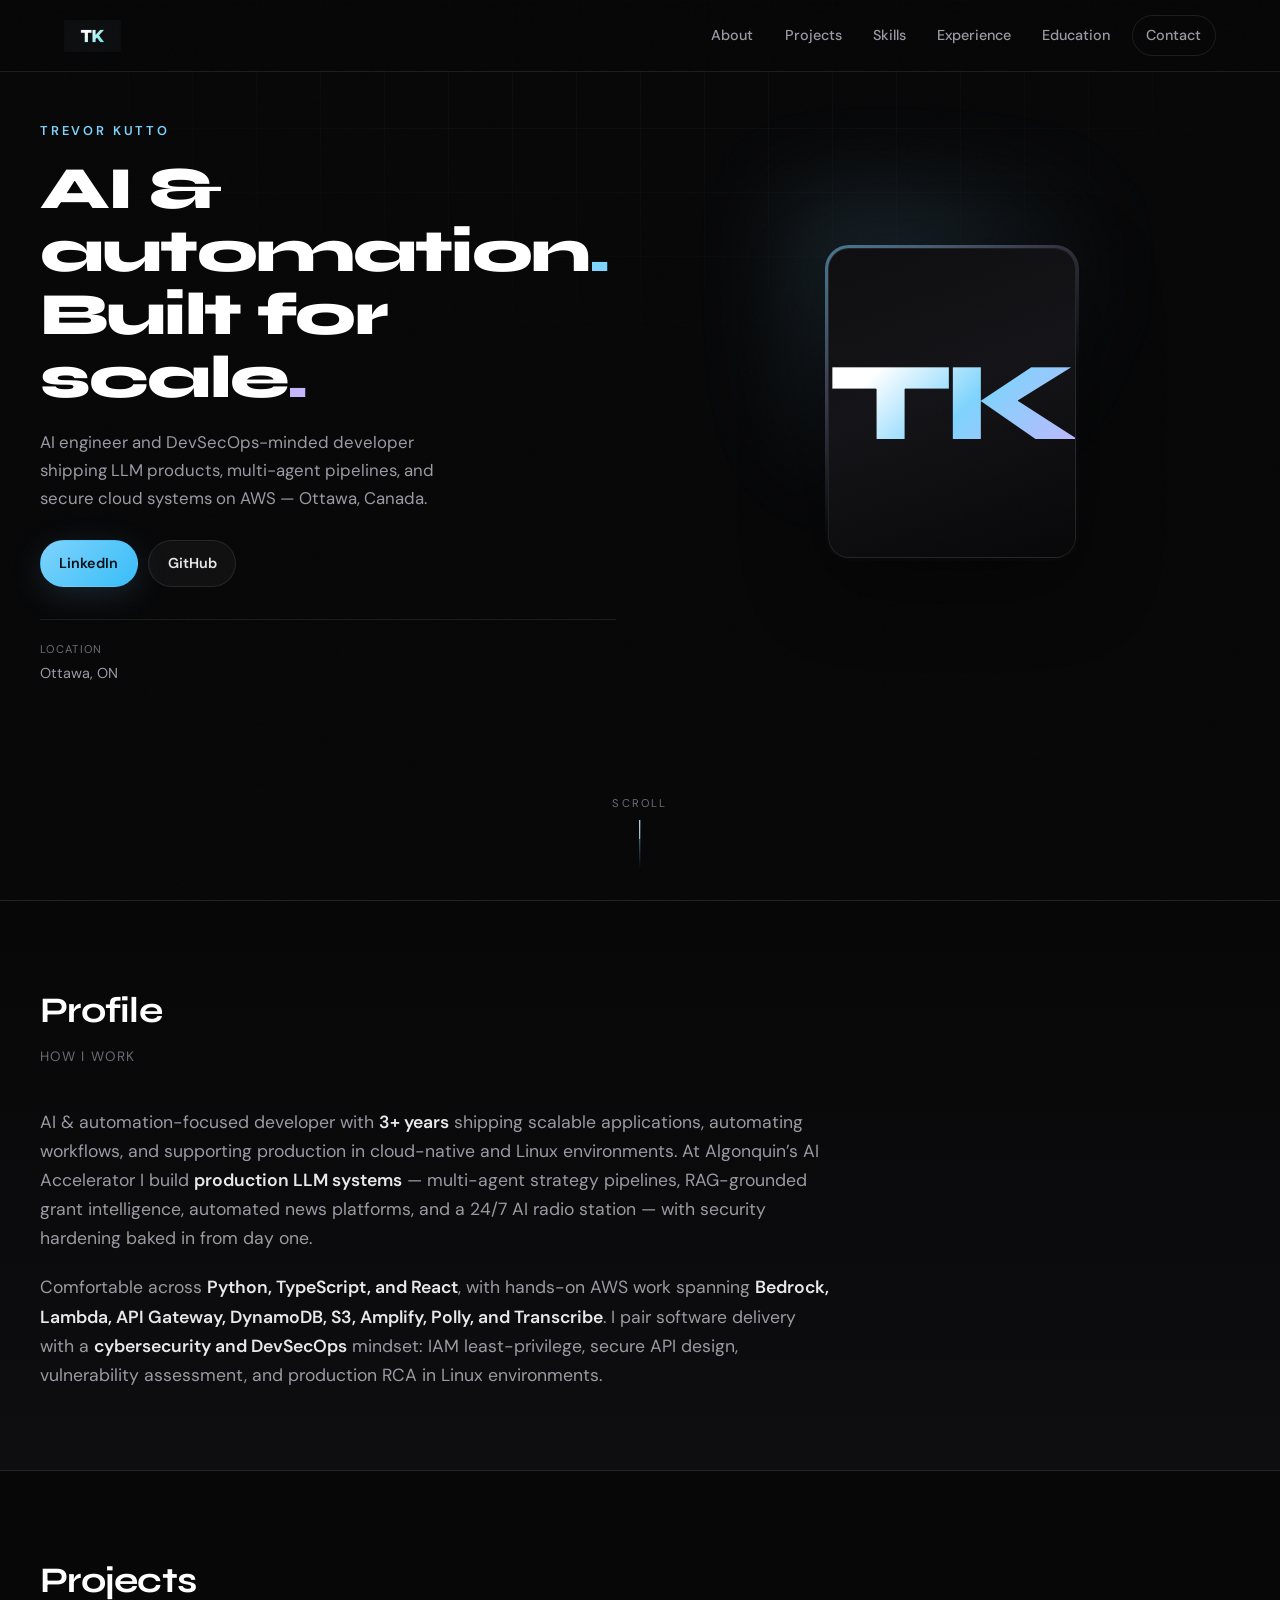
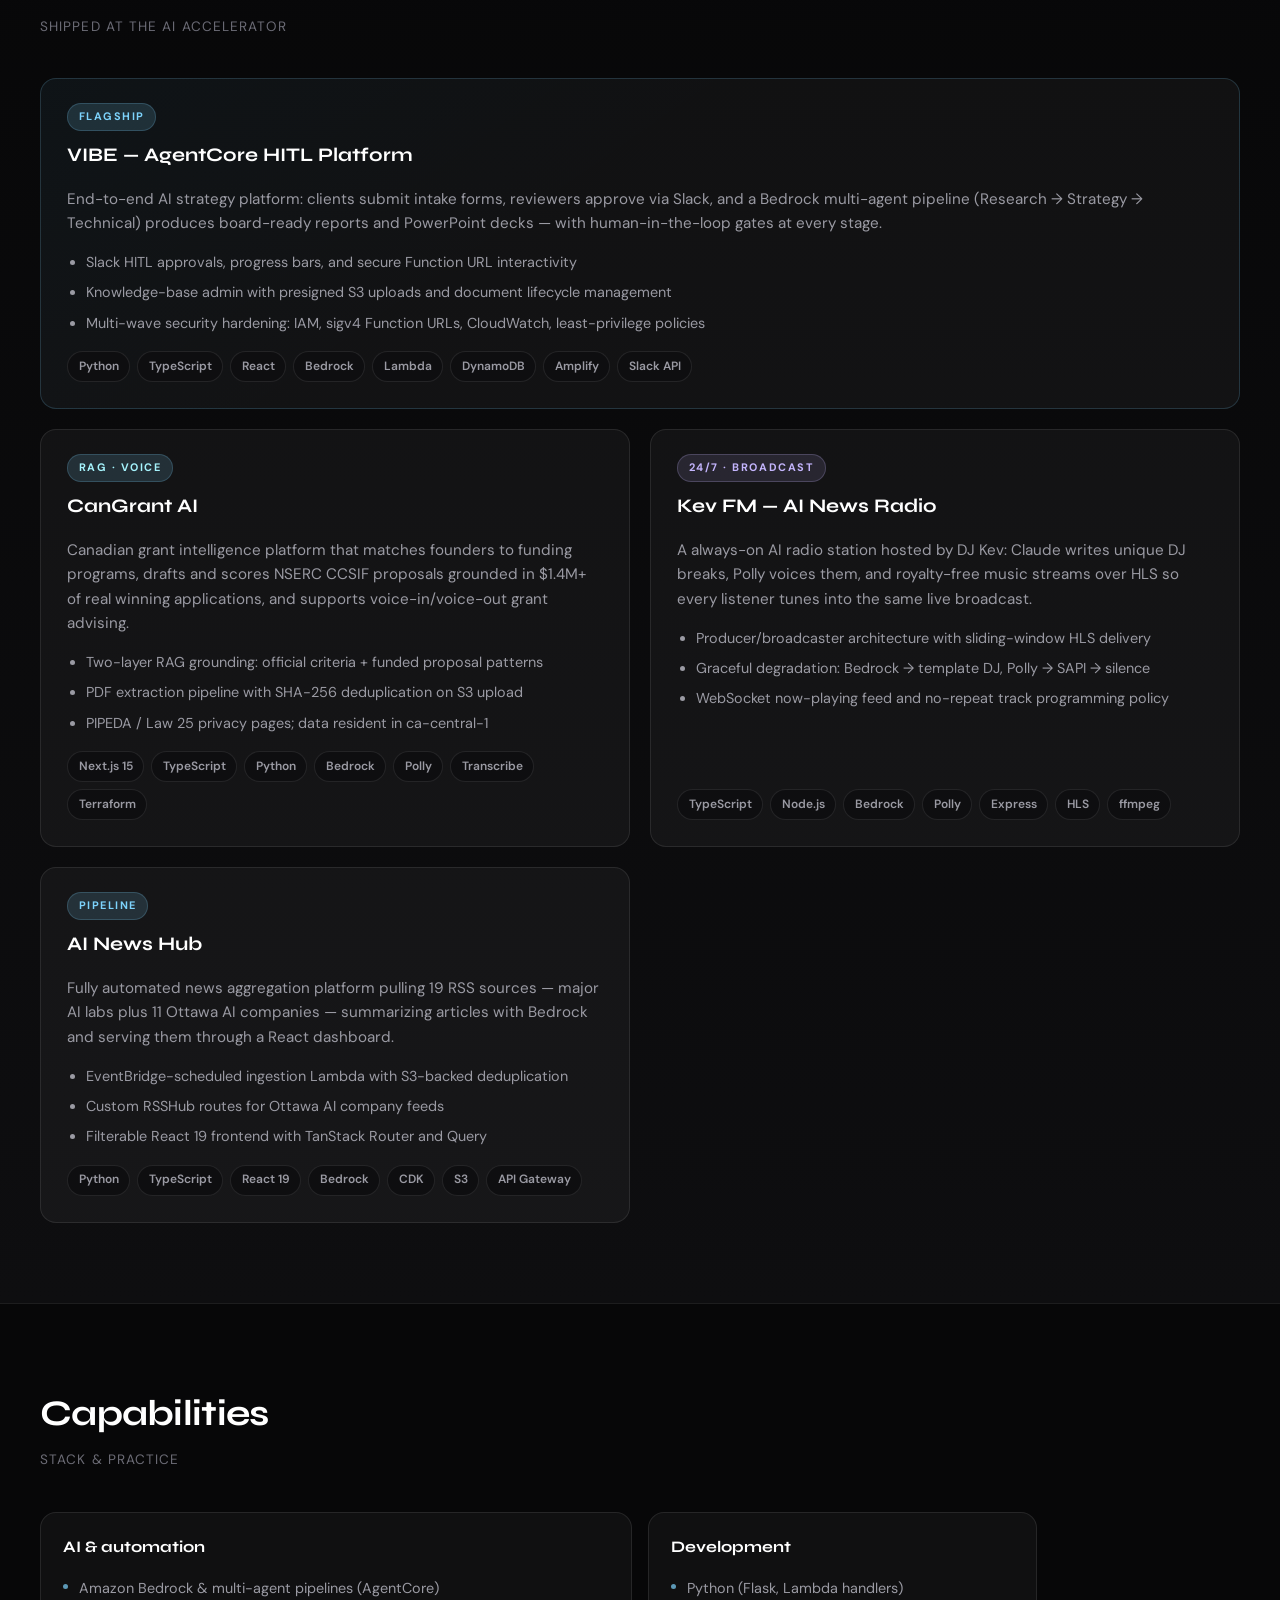
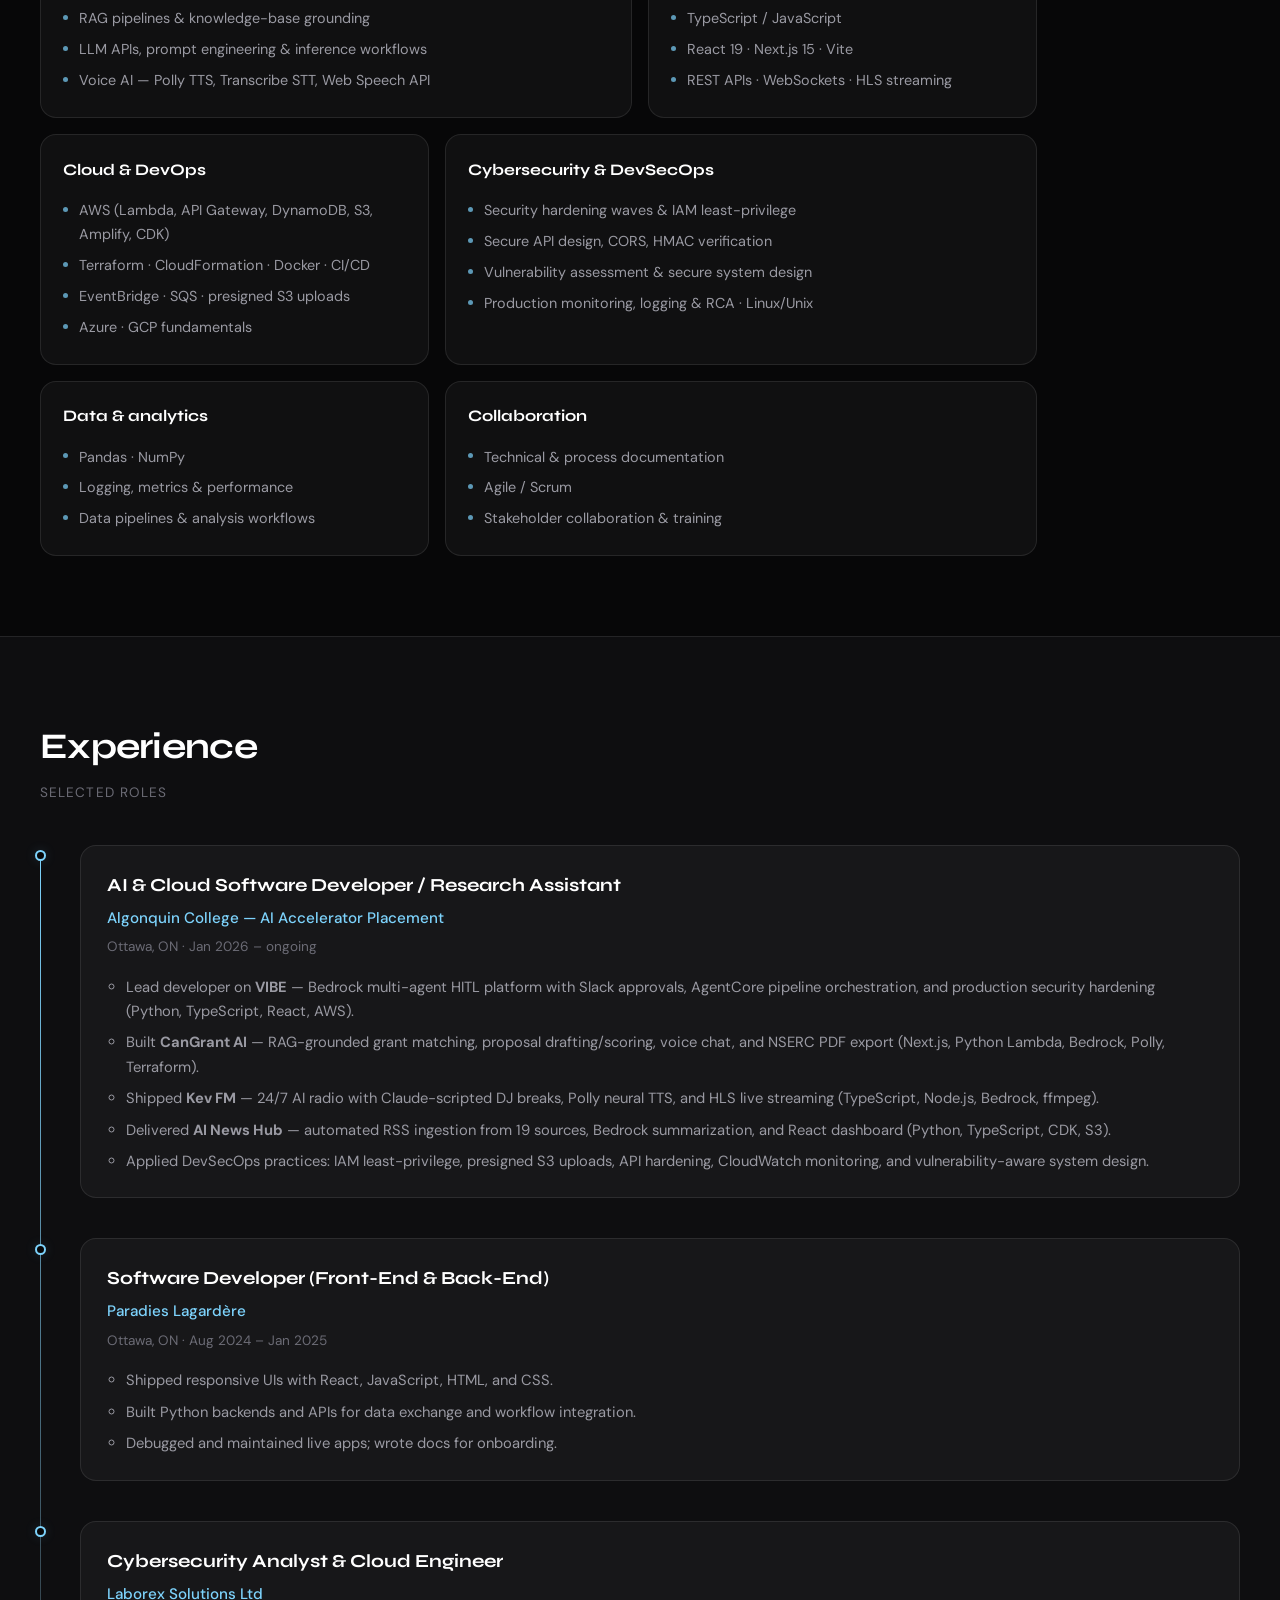
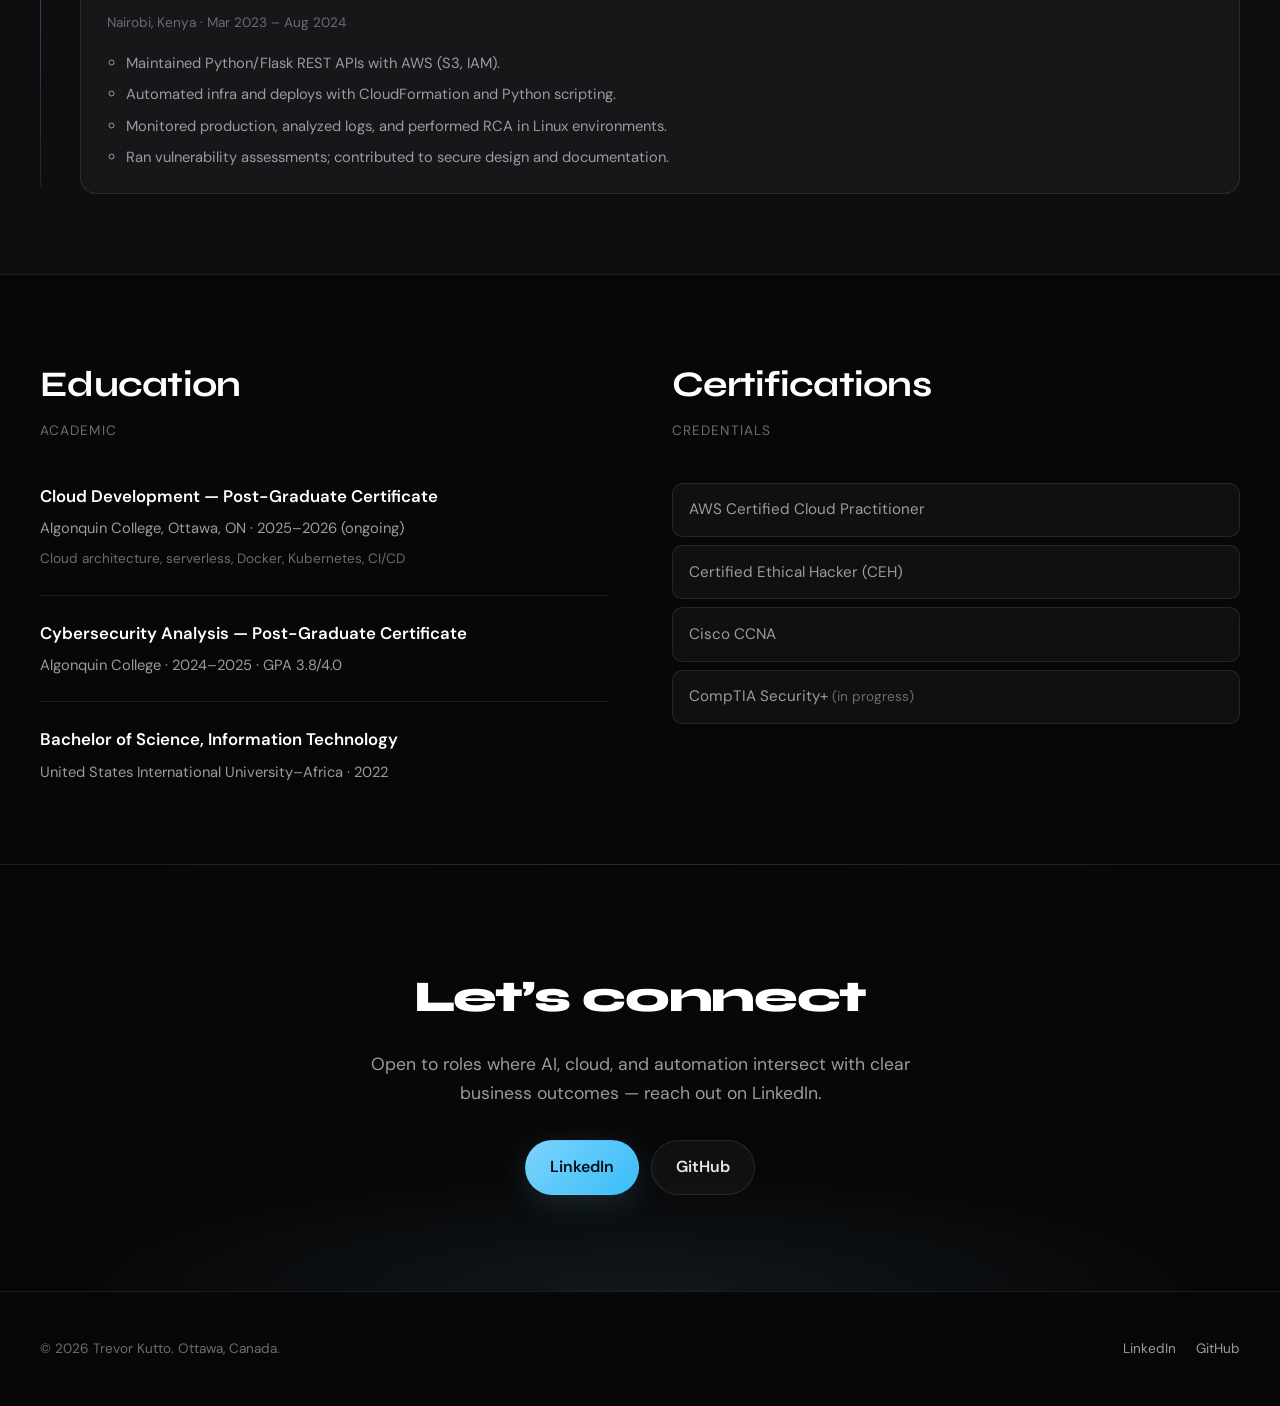
==== commit e3d539e1: "Remove VIBE demo links and move Projects section above Skills. Projects now appears right after Abou" ====
--- a/index.html
+++ b/index.html
@@ -36,8 +36,8 @@
           </button>
           <ul id="nav-menu" class="nav__list">
             <li><a href="#about">About</a></li>
+            <li><a href="#projects">Projects</a></li>
             <li><a href="#skills">Skills</a></li>
-            <li><a href="#projects">Projects</a></li>
             <li><a href="#experience">Experience</a></li>
             <li><a href="#education">Education</a></li>
             <li><a href="#contact" class="nav__cta">Contact</a></li>
@@ -111,69 +111,6 @@
         </div>
       </section>
 
-      <section id="skills" class="section section--skills">
-        <div class="section__inner">
-          <header class="section__head">
-            <h2 class="section__title">Capabilities</h2>
-            <p class="section__kicker">Stack &amp; practice</p>
-          </header>
-          <div class="bento">
-            <article class="bento__card bento__card--wide">
-              <h3>AI &amp; automation</h3>
-              <ul class="tag-list">
-                <li>Amazon Bedrock &amp; multi-agent pipelines (AgentCore)</li>
-                <li>RAG pipelines &amp; knowledge-base grounding</li>
-                <li>LLM APIs, prompt engineering &amp; inference workflows</li>
-                <li>Voice AI — Polly TTS, Transcribe STT, Web Speech API</li>
-              </ul>
-            </article>
-            <article class="bento__card">
-              <h3>Development</h3>
-              <ul class="tag-list">
-                <li>Python (Flask, Lambda handlers)</li>
-                <li>TypeScript / JavaScript</li>
-                <li>React 19 · Next.js 15 · Vite</li>
-                <li>REST APIs · WebSockets · HLS streaming</li>
-              </ul>
-            </article>
-            <article class="bento__card">
-              <h3>Cloud &amp; DevOps</h3>
-              <ul class="tag-list">
-                <li>AWS (Lambda, API Gateway, DynamoDB, S3, Amplify, CDK)</li>
-                <li>Terraform · CloudFormation · Docker · CI/CD</li>
-                <li>EventBridge · SQS · presigned S3 uploads</li>
-                <li>Azure · GCP fundamentals</li>
-              </ul>
-            </article>
-            <article class="bento__card bento__card--wide">
-              <h3>Cybersecurity &amp; DevSecOps</h3>
-              <ul class="tag-list">
-                <li>Security hardening waves &amp; IAM least-privilege</li>
-                <li>Secure API design, CORS, HMAC verification</li>
-                <li>Vulnerability assessment &amp; secure system design</li>
-                <li>Production monitoring, logging &amp; RCA · Linux/Unix</li>
-              </ul>
-            </article>
-            <article class="bento__card">
-              <h3>Data &amp; analytics</h3>
-              <ul class="tag-list">
-                <li>Pandas · NumPy</li>
-                <li>Logging, metrics &amp; performance</li>
-                <li>Data pipelines &amp; analysis workflows</li>
-              </ul>
-            </article>
-            <article class="bento__card bento__card--wide">
-              <h3>Collaboration</h3>
-              <ul class="tag-list">
-                <li>Technical &amp; process documentation</li>
-                <li>Agile / Scrum</li>
-                <li>Stakeholder collaboration &amp; training</li>
-              </ul>
-            </article>
-          </div>
-        </div>
-      </section>
-
       <section id="projects" class="section section--projects">
         <div class="section__inner">
           <header class="section__head">
@@ -199,10 +136,6 @@
               <div class="project-card__stack" aria-label="Technologies used">
                 <span>Python</span><span>TypeScript</span><span>React</span><span>Bedrock</span><span>Lambda</span><span>DynamoDB</span><span>Amplify</span><span>Slack API</span>
               </div>
-              <div class="project-card__links">
-                <a class="btn btn--primary" href="https://vibe.acceleratorhub.ai" target="_blank" rel="noopener noreferrer">Live demo</a>
-                <a class="btn btn--ghost" href="https://admin.acceleratorhub.ai" target="_blank" rel="noopener noreferrer">Admin dashboard</a>
-              </div>
             </article>
 
             <article class="project-card">
@@ -261,6 +194,69 @@
               <div class="project-card__stack" aria-label="Technologies used">
                 <span>Python</span><span>TypeScript</span><span>React 19</span><span>Bedrock</span><span>CDK</span><span>S3</span><span>API Gateway</span>
               </div>
+            </article>
+          </div>
+        </div>
+      </section>
+
+      <section id="skills" class="section section--skills">
+        <div class="section__inner">
+          <header class="section__head">
+            <h2 class="section__title">Capabilities</h2>
+            <p class="section__kicker">Stack &amp; practice</p>
+          </header>
+          <div class="bento">
+            <article class="bento__card bento__card--wide">
+              <h3>AI &amp; automation</h3>
+              <ul class="tag-list">
+                <li>Amazon Bedrock &amp; multi-agent pipelines (AgentCore)</li>
+                <li>RAG pipelines &amp; knowledge-base grounding</li>
+                <li>LLM APIs, prompt engineering &amp; inference workflows</li>
+                <li>Voice AI — Polly TTS, Transcribe STT, Web Speech API</li>
+              </ul>
+            </article>
+            <article class="bento__card">
+              <h3>Development</h3>
+              <ul class="tag-list">
+                <li>Python (Flask, Lambda handlers)</li>
+                <li>TypeScript / JavaScript</li>
+                <li>React 19 · Next.js 15 · Vite</li>
+                <li>REST APIs · WebSockets · HLS streaming</li>
+              </ul>
+            </article>
+            <article class="bento__card">
+              <h3>Cloud &amp; DevOps</h3>
+              <ul class="tag-list">
+                <li>AWS (Lambda, API Gateway, DynamoDB, S3, Amplify, CDK)</li>
+                <li>Terraform · CloudFormation · Docker · CI/CD</li>
+                <li>EventBridge · SQS · presigned S3 uploads</li>
+                <li>Azure · GCP fundamentals</li>
+              </ul>
+            </article>
+            <article class="bento__card bento__card--wide">
+              <h3>Cybersecurity &amp; DevSecOps</h3>
+              <ul class="tag-list">
+                <li>Security hardening waves &amp; IAM least-privilege</li>
+                <li>Secure API design, CORS, HMAC verification</li>
+                <li>Vulnerability assessment &amp; secure system design</li>
+                <li>Production monitoring, logging &amp; RCA · Linux/Unix</li>
+              </ul>
+            </article>
+            <article class="bento__card">
+              <h3>Data &amp; analytics</h3>
+              <ul class="tag-list">
+                <li>Pandas · NumPy</li>
+                <li>Logging, metrics &amp; performance</li>
+                <li>Data pipelines &amp; analysis workflows</li>
+              </ul>
+            </article>
+            <article class="bento__card bento__card--wide">
+              <h3>Collaboration</h3>
+              <ul class="tag-list">
+                <li>Technical &amp; process documentation</li>
+                <li>Agile / Scrum</li>
+                <li>Stakeholder collaboration &amp; training</li>
+              </ul>
             </article>
           </div>
         </div>
--- a/css/styles.css
+++ b/css/styles.css
@@ -755,13 +755,6 @@
   padding: 0.28rem 0.65rem;
 }
 
-.project-card__links {
-  display: flex;
-  flex-wrap: wrap;
-  gap: 0.55rem;
-  padding-top: 0.25rem;
-}
-
 @media (max-width: 900px) {
   .projects {
     grid-template-columns: 1fr;
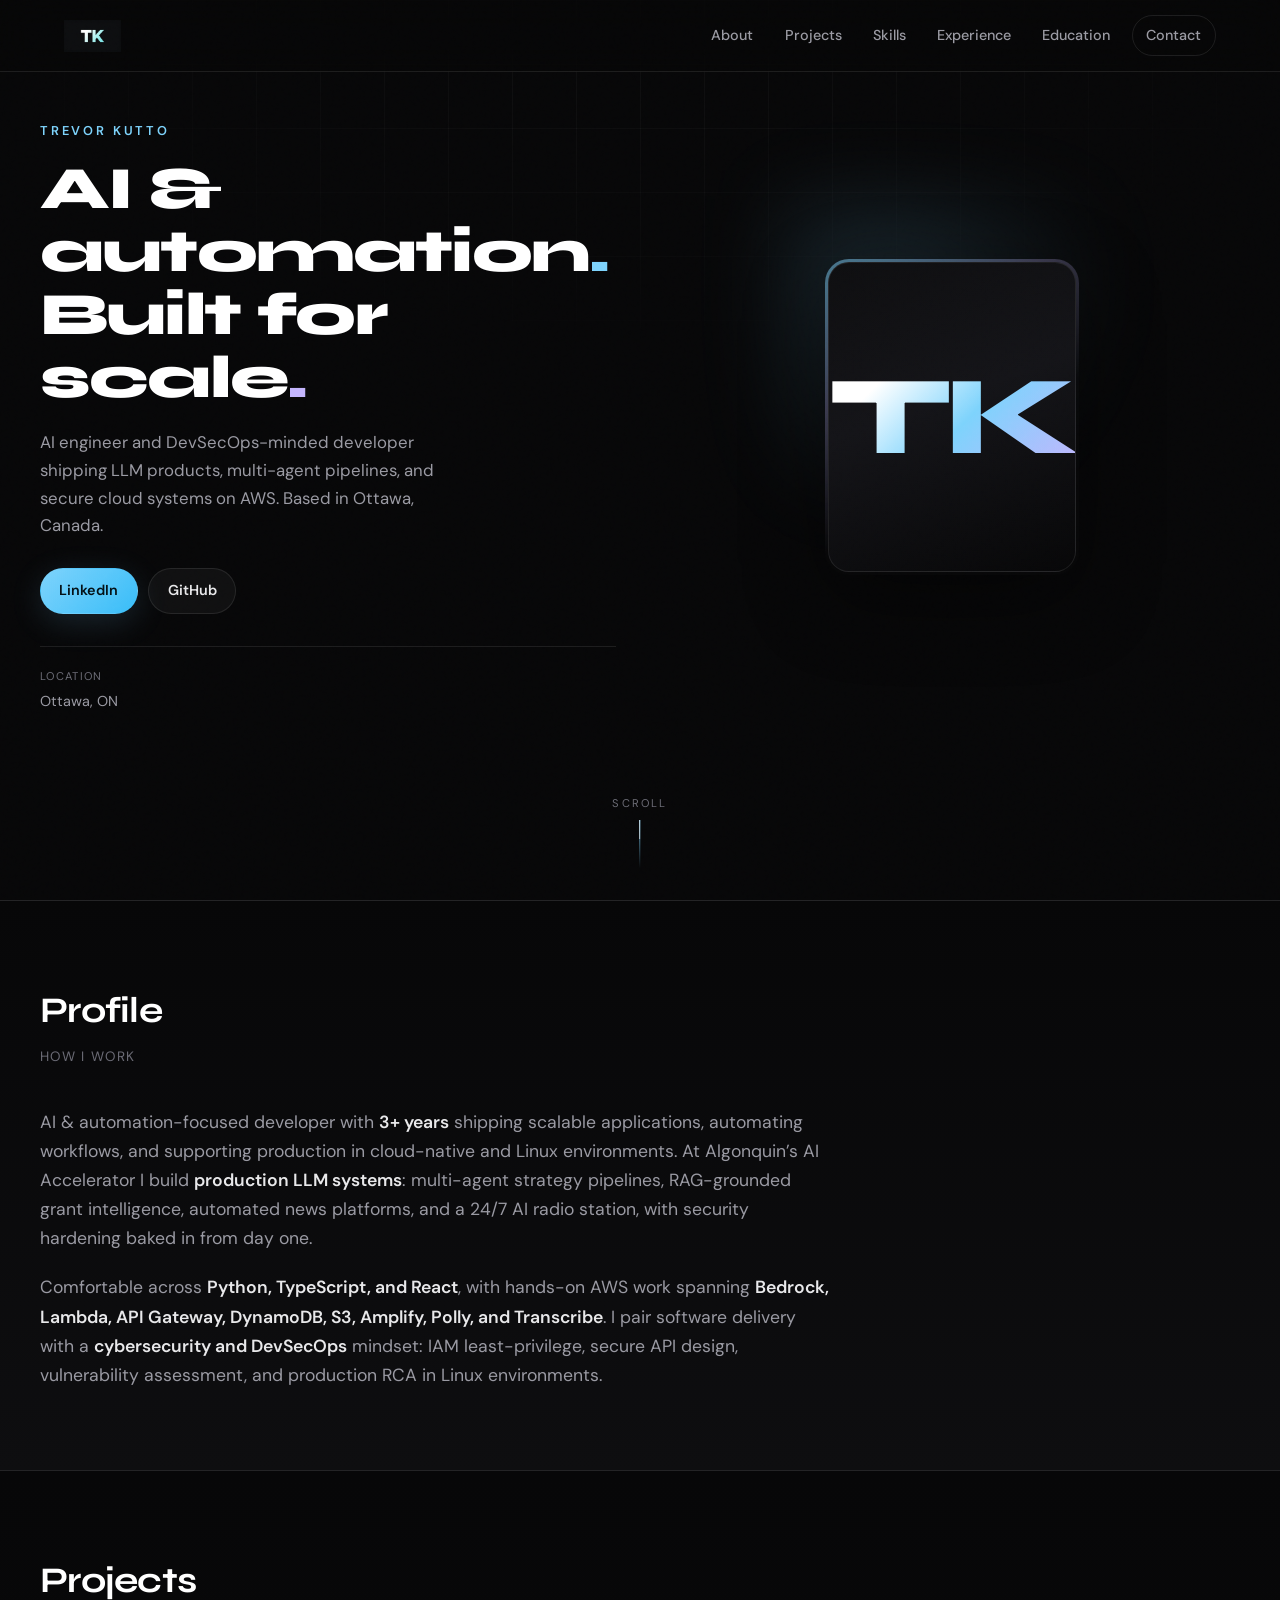
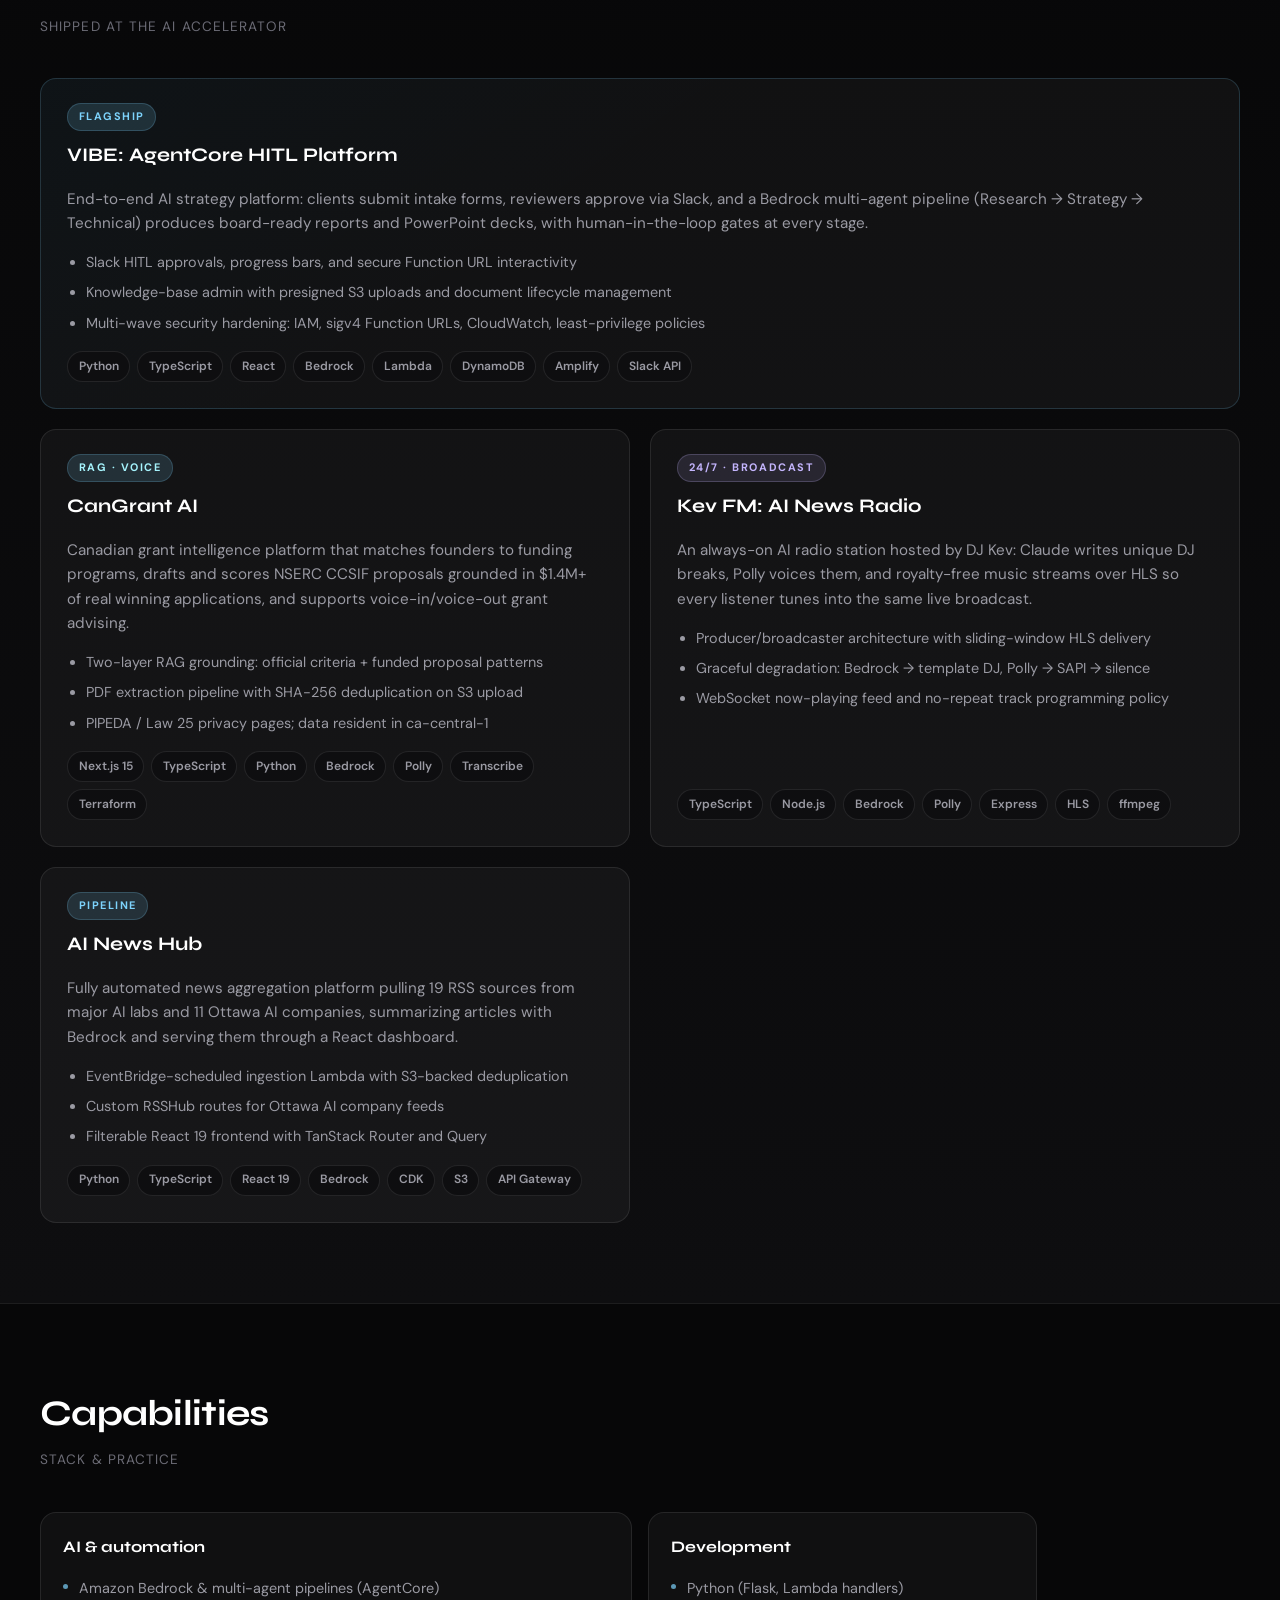
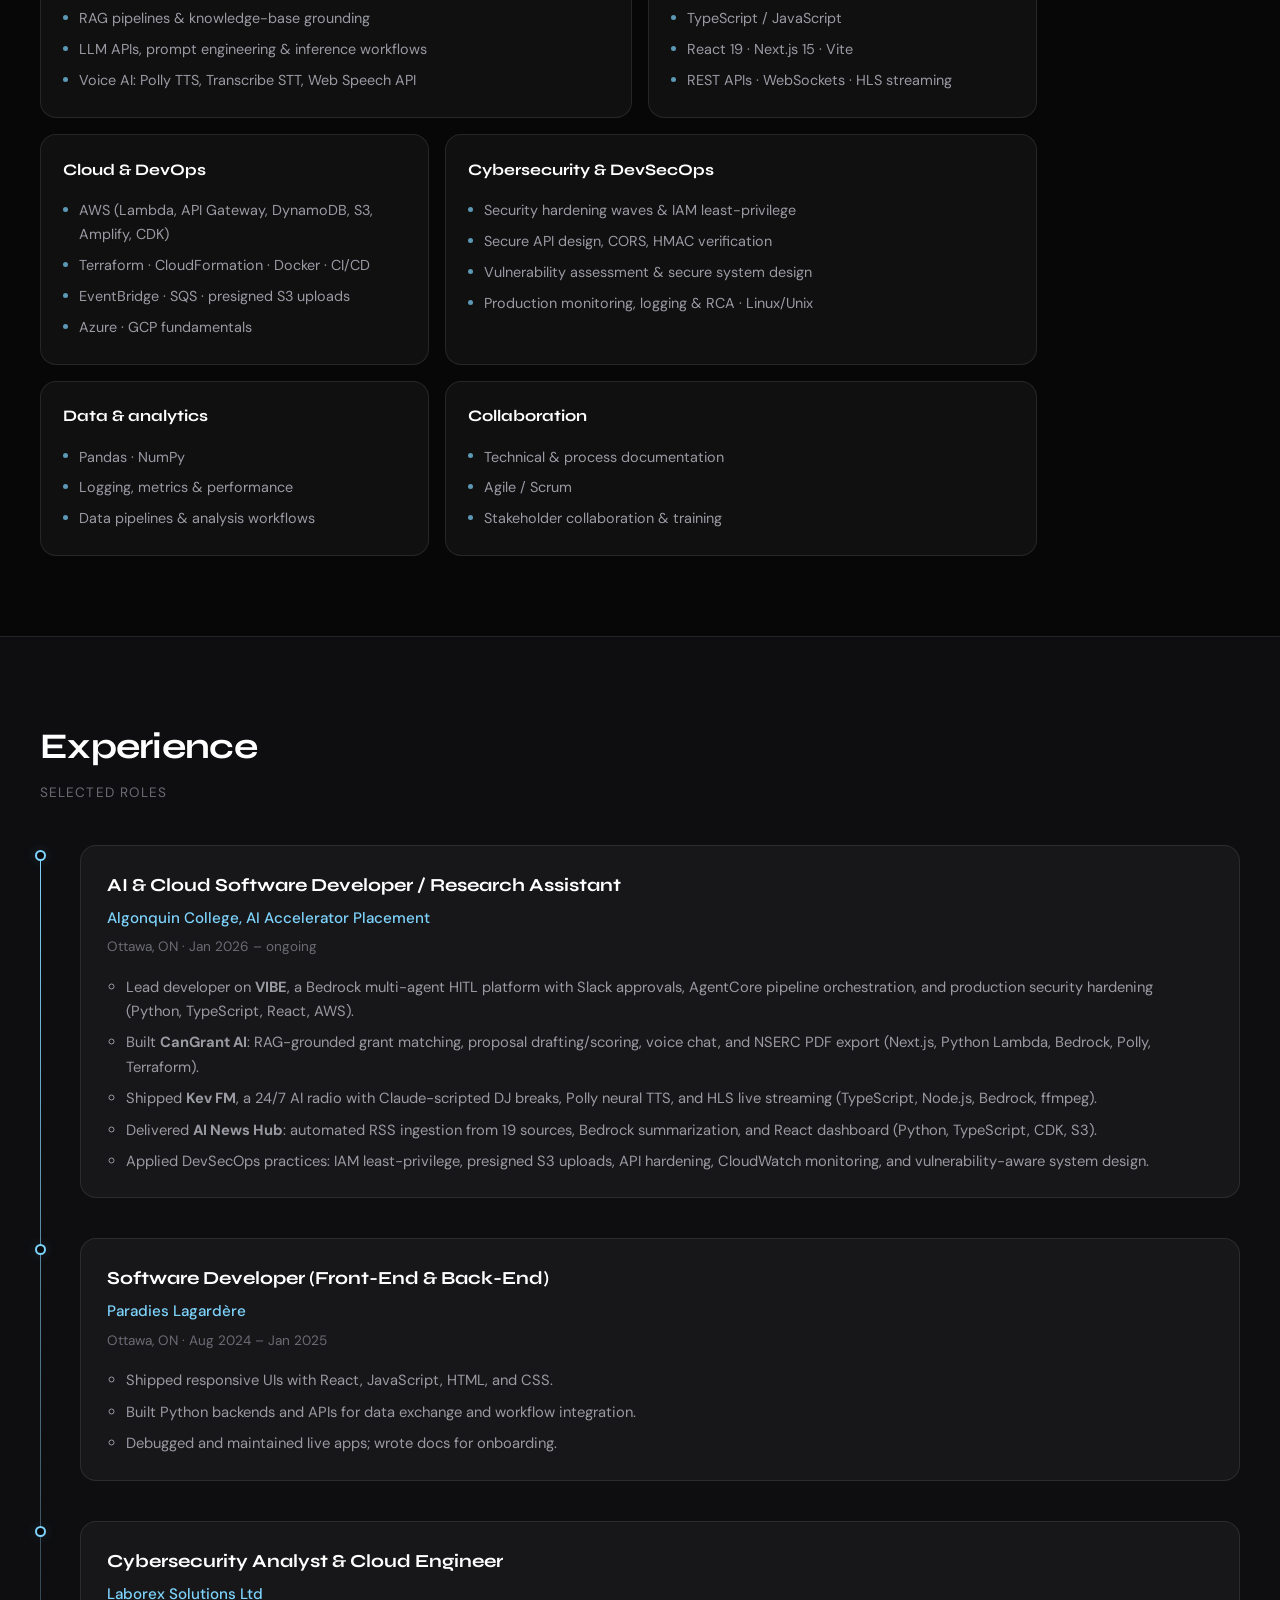
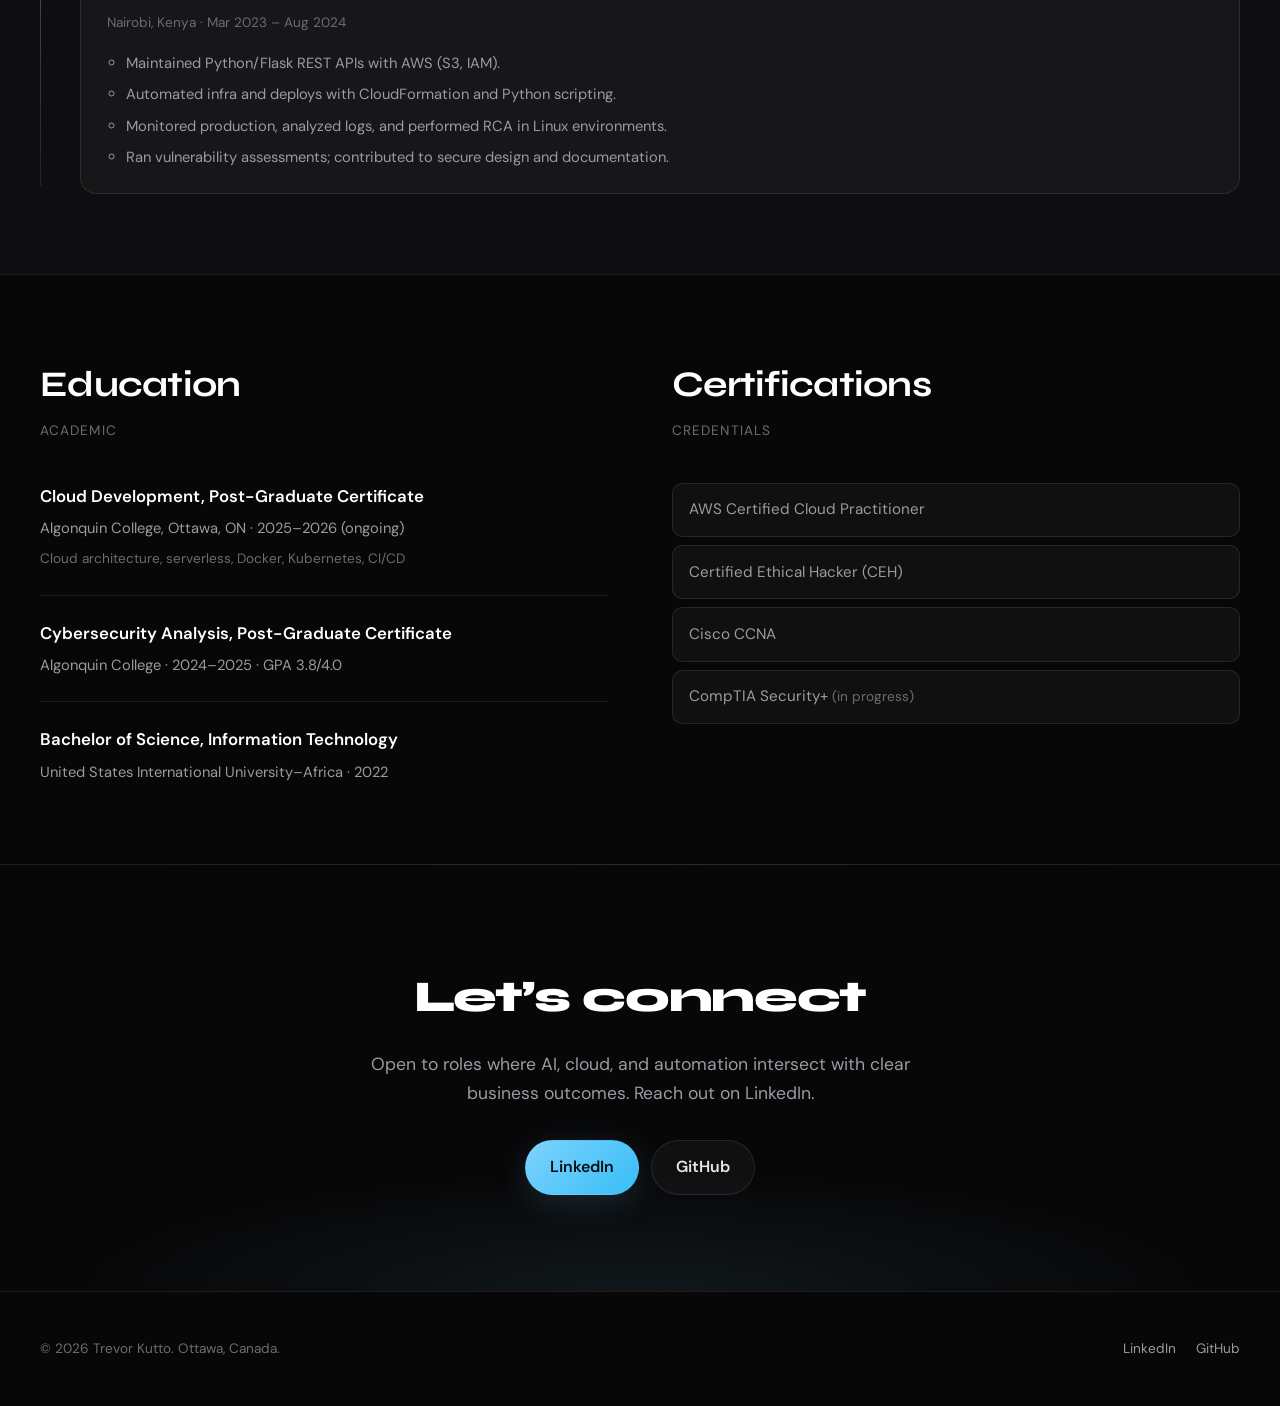
==== commit 59e84329: "Replace em dashes with colons and commas for cleaner copy. Co-authored-by: Cursor <cursoragent@curso" ====
--- a/index.html
+++ b/index.html
@@ -5,14 +5,14 @@
     <meta name="viewport" content="width=device-width, initial-scale=1.0" />
     <meta
       name="description"
-      content="Trevor Kutto — AI Engineer, Software Developer & DevSecOps. Ottawa, Canada. Bedrock, AgentCore, RAG, AWS, Python, TypeScript, React."
+      content="Trevor Kutto | AI Engineer, Software Developer and DevSecOps. Ottawa, Canada. Bedrock, AgentCore, RAG, AWS, Python, TypeScript, React."
     />
     <meta property="og:title" content="Trevor Kutto | Software Developer & Cloud Engineer" />
     <meta property="og:description" content="AI-focused developer building scalable apps, automation, and cloud systems." />
     <meta property="og:type" content="website" />
     <meta name="theme-color" content="#070708" />
     <link rel="icon" href="images/tk-logo.png" type="image/png" />
-    <title>Trevor Kutto — Developer & Cloud Engineer</title>
+    <title>Trevor Kutto | Developer & Cloud Engineer</title>
     <link rel="preconnect" href="https://fonts.googleapis.com" />
     <link rel="preconnect" href="https://fonts.gstatic.com" crossorigin />
     <link
@@ -26,7 +26,7 @@
     <div class="noise" aria-hidden="true"></div>
     <header class="site-header">
       <div class="site-header__inner">
-        <a class="logo" href="#" aria-label="Trevor Kutto — home">
+        <a class="logo" href="#" aria-label="Trevor Kutto home">
           <img class="logo__img" src="images/tk-logo.png" alt="" width="120" height="40" decoding="async" />
         </a>
         <nav class="nav" aria-label="Primary">
@@ -58,7 +58,7 @@
             </h1>
             <p class="hero__lead" data-reveal>
               AI engineer and DevSecOps-minded developer shipping LLM products, multi-agent pipelines, and secure
-              cloud systems on AWS — Ottawa, Canada.
+              cloud systems on AWS. Based in Ottawa, Canada.
             </p>
             <div class="hero__actions" data-reveal>
               <a class="btn btn--primary" href="https://www.linkedin.com/in/trevor-kutto-b52782327" target="_blank" rel="noopener noreferrer">
@@ -97,8 +97,8 @@
             <p class="about__statement">
               AI &amp; automation-focused developer with <strong>3+ years</strong> shipping scalable applications,
               automating workflows, and supporting production in cloud-native and Linux environments. At Algonquin’s AI
-              Accelerator I build <strong>production LLM systems</strong> — multi-agent strategy pipelines, RAG-grounded
-              grant intelligence, automated news platforms, and a 24/7 AI radio station — with security hardening baked in
+              Accelerator I build <strong>production LLM systems</strong>: multi-agent strategy pipelines, RAG-grounded
+              grant intelligence, automated news platforms, and a 24/7 AI radio station, with security hardening baked in
               from day one.
             </p>
             <p class="about__statement">
@@ -121,12 +121,12 @@
             <article class="project-card project-card--featured">
               <div class="project-card__top">
                 <span class="project-card__badge">Flagship</span>
-                <h3>VIBE — AgentCore HITL Platform</h3>
+                <h3>VIBE: AgentCore HITL Platform</h3>
               </div>
               <p class="project-card__summary">
                 End-to-end AI strategy platform: clients submit intake forms, reviewers approve via Slack, and a
                 Bedrock multi-agent pipeline (Research → Strategy → Technical) produces board-ready reports and
-                PowerPoint decks — with human-in-the-loop gates at every stage.
+                PowerPoint decks, with human-in-the-loop gates at every stage.
               </p>
               <ul class="project-card__highlights">
                 <li>Slack HITL approvals, progress bars, and secure Function URL interactivity</li>
@@ -161,10 +161,10 @@
             <article class="project-card">
               <div class="project-card__top">
                 <span class="project-card__badge project-card__badge--warm">24/7 · Broadcast</span>
-                <h3>Kev FM — AI News Radio</h3>
+                <h3>Kev FM: AI News Radio</h3>
               </div>
               <p class="project-card__summary">
-                A always-on AI radio station hosted by DJ Kev: Claude writes unique DJ breaks, Polly voices them, and
+                An always-on AI radio station hosted by DJ Kev: Claude writes unique DJ breaks, Polly voices them, and
                 royalty-free music streams over HLS so every listener tunes into the same live broadcast.
               </p>
               <ul class="project-card__highlights">
@@ -183,8 +183,8 @@
                 <h3>AI News Hub</h3>
               </div>
               <p class="project-card__summary">
-                Fully automated news aggregation platform pulling 19 RSS sources — major AI labs plus 11 Ottawa AI
-                companies — summarizing articles with Bedrock and serving them through a React dashboard.
+                Fully automated news aggregation platform pulling 19 RSS sources from major AI labs and 11 Ottawa AI
+                companies, summarizing articles with Bedrock and serving them through a React dashboard.
               </p>
               <ul class="project-card__highlights">
                 <li>EventBridge-scheduled ingestion Lambda with S3-backed deduplication</li>
@@ -212,7 +212,7 @@
                 <li>Amazon Bedrock &amp; multi-agent pipelines (AgentCore)</li>
                 <li>RAG pipelines &amp; knowledge-base grounding</li>
                 <li>LLM APIs, prompt engineering &amp; inference workflows</li>
-                <li>Voice AI — Polly TTS, Transcribe STT, Web Speech API</li>
+                <li>Voice AI: Polly TTS, Transcribe STT, Web Speech API</li>
               </ul>
             </article>
             <article class="bento__card">
@@ -274,14 +274,14 @@
               <article class="timeline__card">
                 <header class="timeline__head">
                   <h3>AI &amp; Cloud Software Developer / Research Assistant</h3>
-                  <p class="timeline__org">Algonquin College — AI Accelerator Placement</p>
+                  <p class="timeline__org">Algonquin College, AI Accelerator Placement</p>
                   <p class="timeline__meta"><span>Ottawa, ON</span> · <time datetime="2026-01">Jan 2026</time> – ongoing</p>
                 </header>
                 <ul class="timeline__bullets">
-                  <li>Lead developer on <strong>VIBE</strong> — Bedrock multi-agent HITL platform with Slack approvals, AgentCore pipeline orchestration, and production security hardening (Python, TypeScript, React, AWS).</li>
-                  <li>Built <strong>CanGrant AI</strong> — RAG-grounded grant matching, proposal drafting/scoring, voice chat, and NSERC PDF export (Next.js, Python Lambda, Bedrock, Polly, Terraform).</li>
-                  <li>Shipped <strong>Kev FM</strong> — 24/7 AI radio with Claude-scripted DJ breaks, Polly neural TTS, and HLS live streaming (TypeScript, Node.js, Bedrock, ffmpeg).</li>
-                  <li>Delivered <strong>AI News Hub</strong> — automated RSS ingestion from 19 sources, Bedrock summarization, and React dashboard (Python, TypeScript, CDK, S3).</li>
+                  <li>Lead developer on <strong>VIBE</strong>, a Bedrock multi-agent HITL platform with Slack approvals, AgentCore pipeline orchestration, and production security hardening (Python, TypeScript, React, AWS).</li>
+                  <li>Built <strong>CanGrant AI</strong>: RAG-grounded grant matching, proposal drafting/scoring, voice chat, and NSERC PDF export (Next.js, Python Lambda, Bedrock, Polly, Terraform).</li>
+                  <li>Shipped <strong>Kev FM</strong>, a 24/7 AI radio with Claude-scripted DJ breaks, Polly neural TTS, and HLS live streaming (TypeScript, Node.js, Bedrock, ffmpeg).</li>
+                  <li>Delivered <strong>AI News Hub</strong>: automated RSS ingestion from 19 sources, Bedrock summarization, and React dashboard (Python, TypeScript, CDK, S3).</li>
                   <li>Applied DevSecOps practices: IAM least-privilege, presigned S3 uploads, API hardening, CloudWatch monitoring, and vulnerability-aware system design.</li>
                 </ul>
               </article>
@@ -330,12 +330,12 @@
             </header>
             <ul class="edu-list">
               <li>
-                <h3>Cloud Development — Post-Graduate Certificate</h3>
+                <h3>Cloud Development, Post-Graduate Certificate</h3>
                 <p>Algonquin College, Ottawa, ON · <time datetime="2025">2025</time>–<time datetime="2026">2026</time> (ongoing)</p>
                 <p class="edu-list__note">Cloud architecture, serverless, Docker, Kubernetes, CI/CD</p>
               </li>
               <li>
-                <h3>Cybersecurity Analysis — Post-Graduate Certificate</h3>
+                <h3>Cybersecurity Analysis, Post-Graduate Certificate</h3>
                 <p>Algonquin College · <time datetime="2024">2024</time>–<time datetime="2025">2025</time> · GPA 3.8/4.0</p>
               </li>
               <li>
@@ -362,7 +362,7 @@
       <section id="contact" class="section section--contact">
         <div class="section__inner section__inner--contact">
           <h2 class="contact__title">Let’s connect</h2>
-          <p class="contact__lead">Open to roles where AI, cloud, and automation intersect with clear business outcomes — reach out on LinkedIn.</p>
+          <p class="contact__lead">Open to roles where AI, cloud, and automation intersect with clear business outcomes. Reach out on LinkedIn.</p>
           <div class="contact__actions">
             <a class="btn btn--primary btn--lg" href="https://www.linkedin.com/in/trevor-kutto-b52782327" target="_blank" rel="noopener noreferrer">LinkedIn</a>
             <a class="btn btn--ghost btn--lg" href="https://github.com/Sighopss" target="_blank" rel="noopener noreferrer">GitHub</a>
--- a/css/styles.css
+++ b/css/styles.css
@@ -1,4 +1,4 @@
-/* Trevor Kutto — portfolio styles */
+/* Trevor Kutto portfolio styles */
 :root {
   --bg: #070708;
   --bg-elevated: #0e0e10;
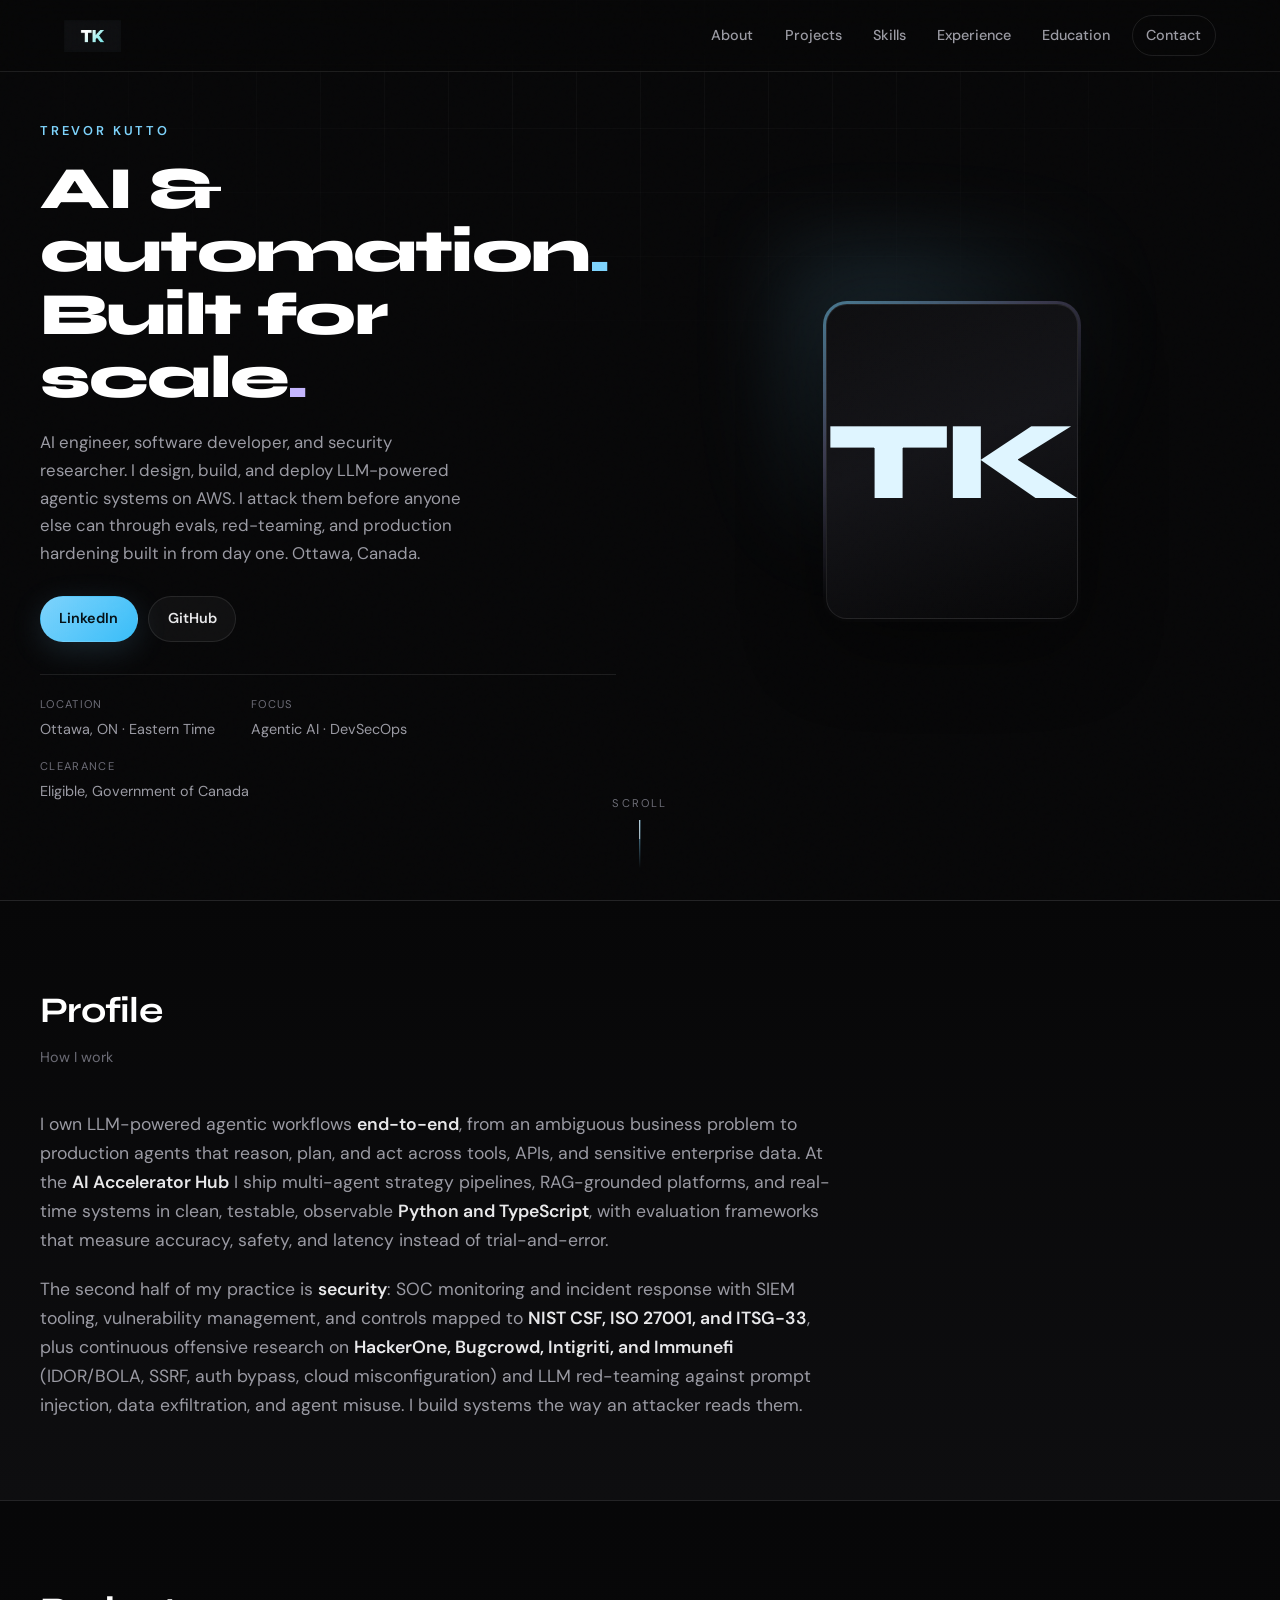
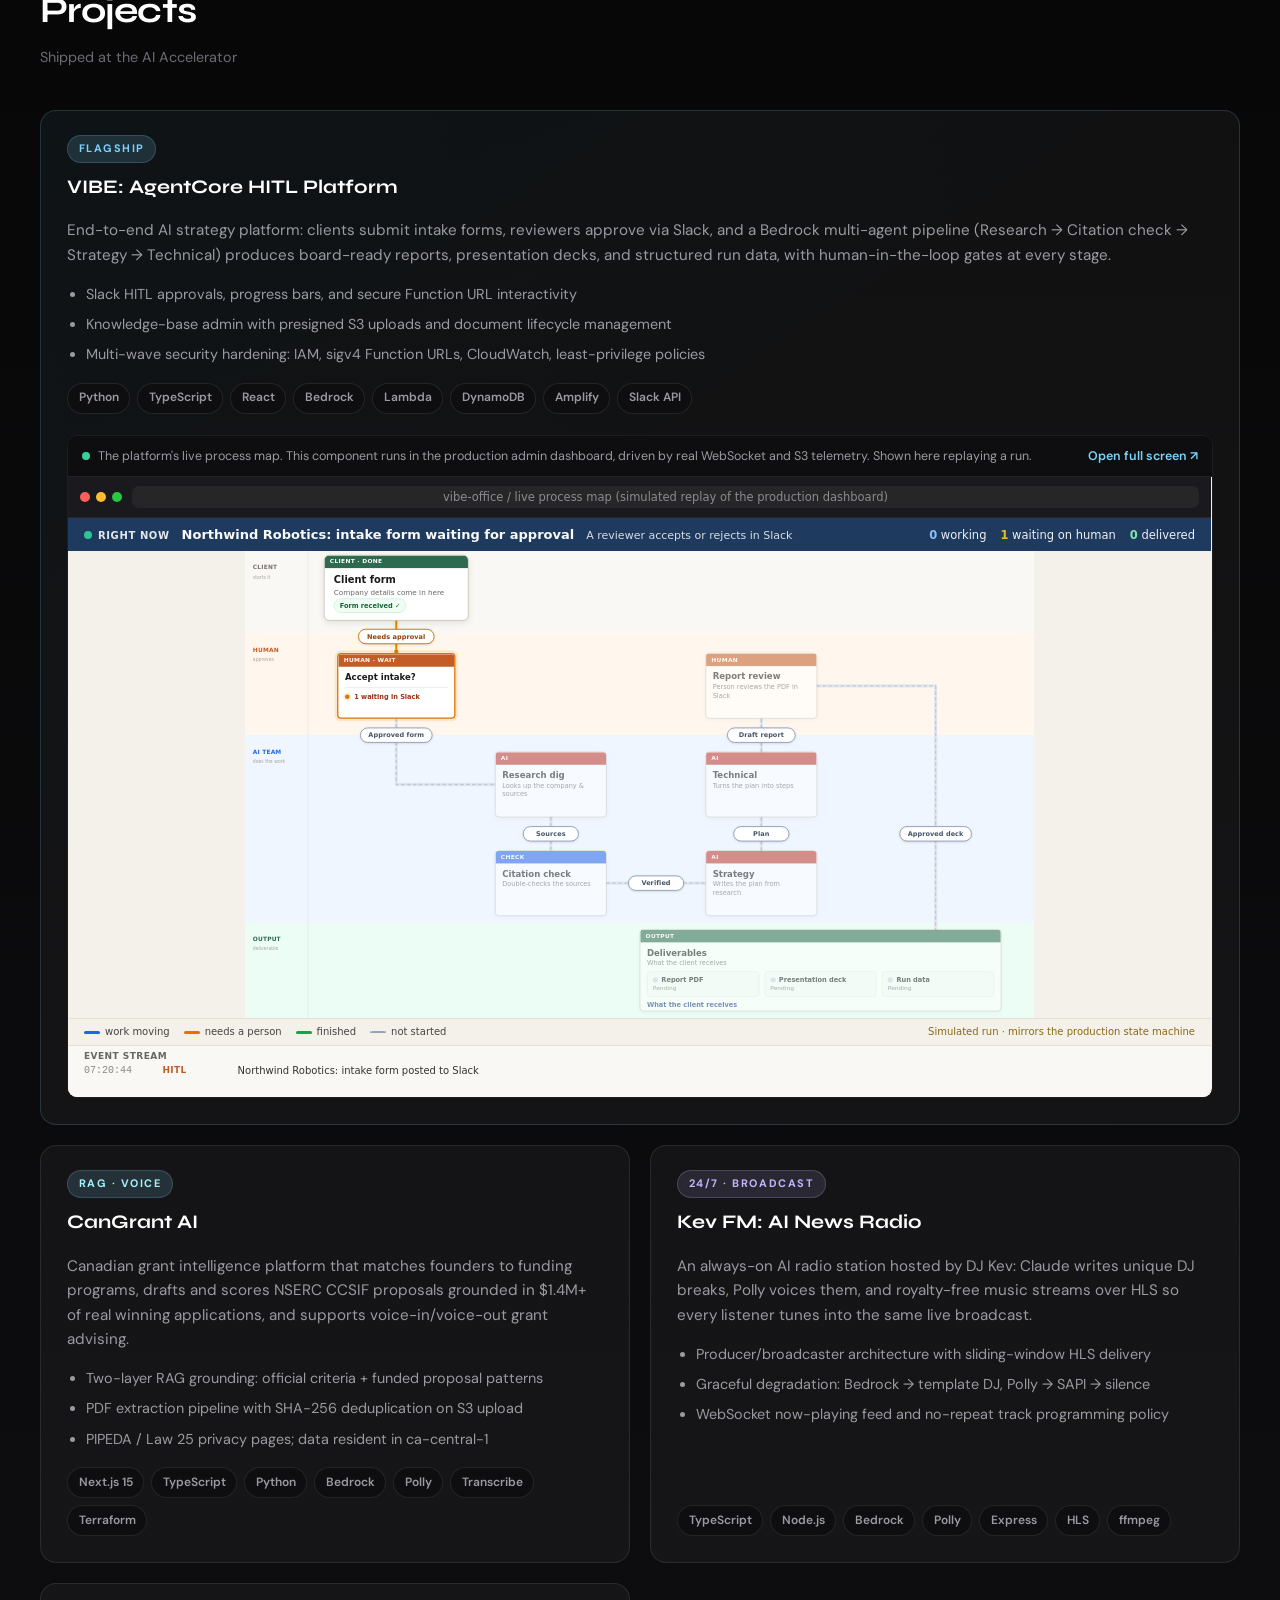
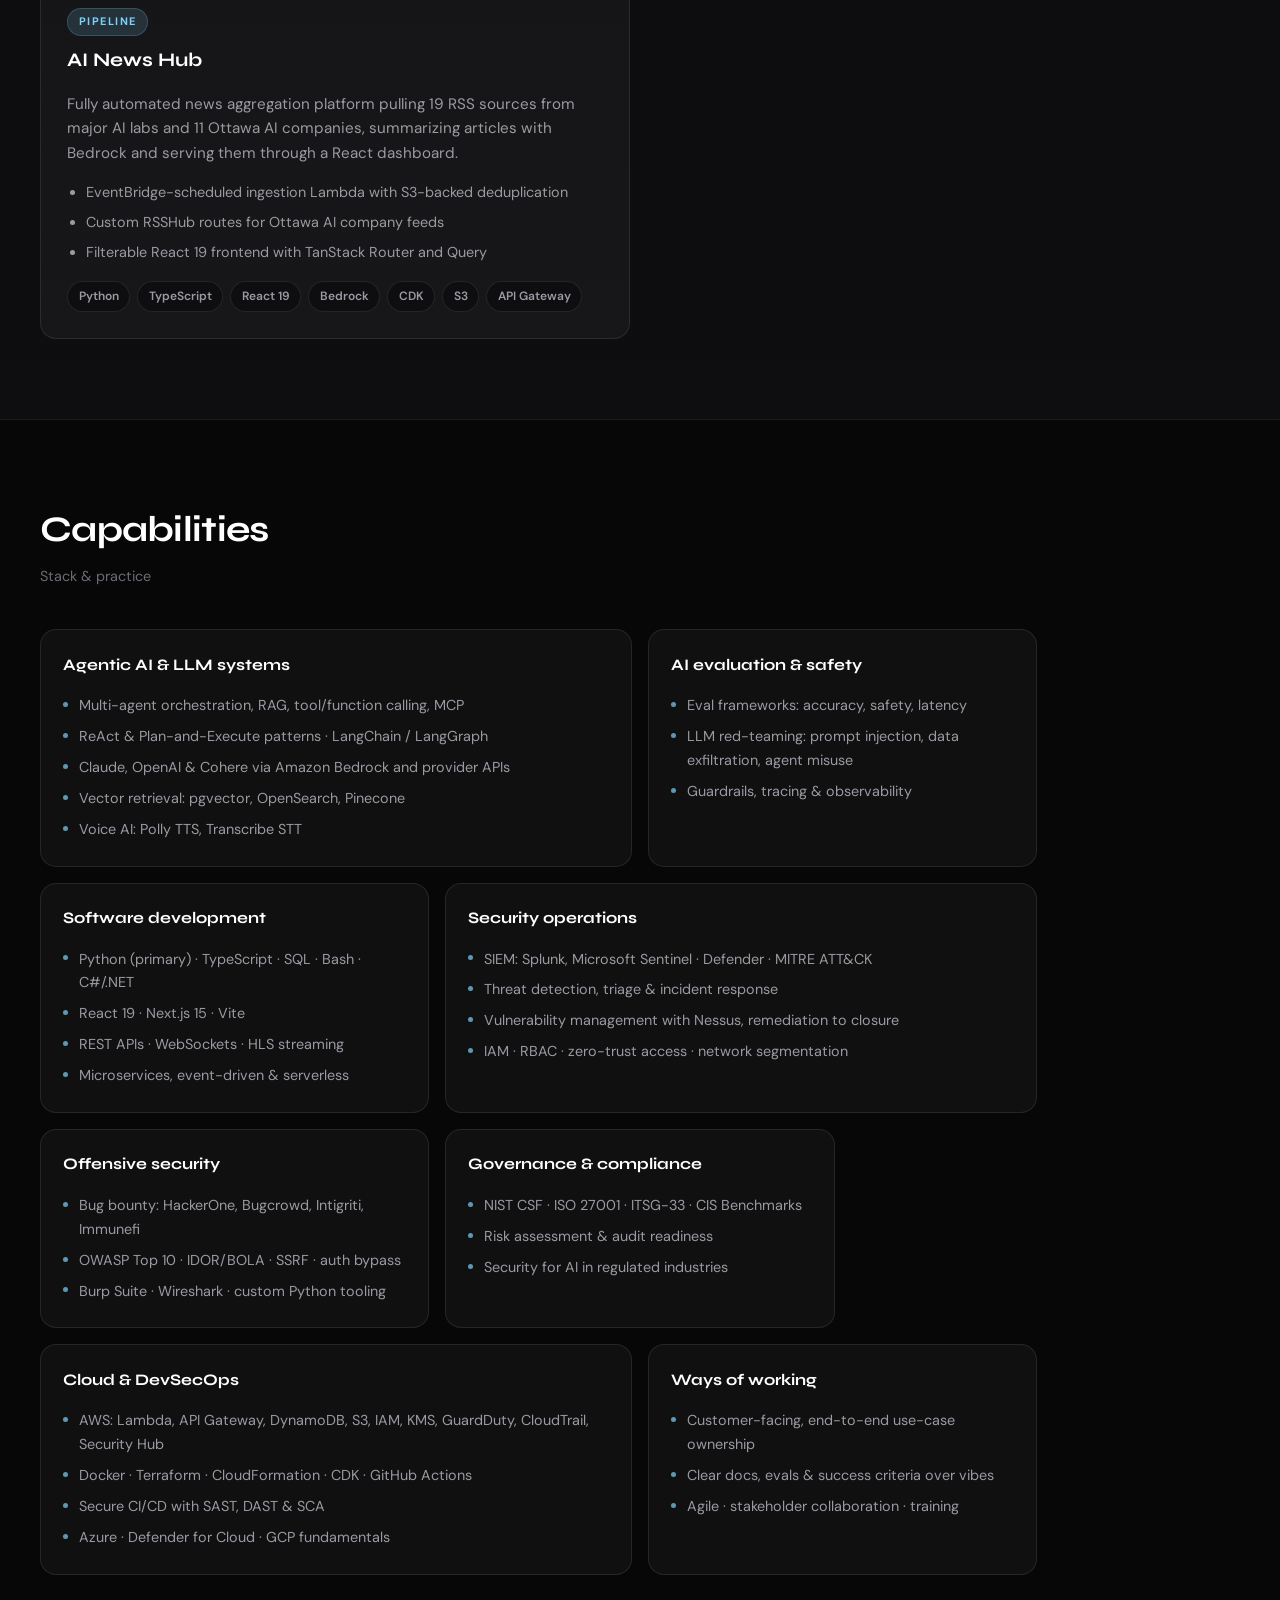
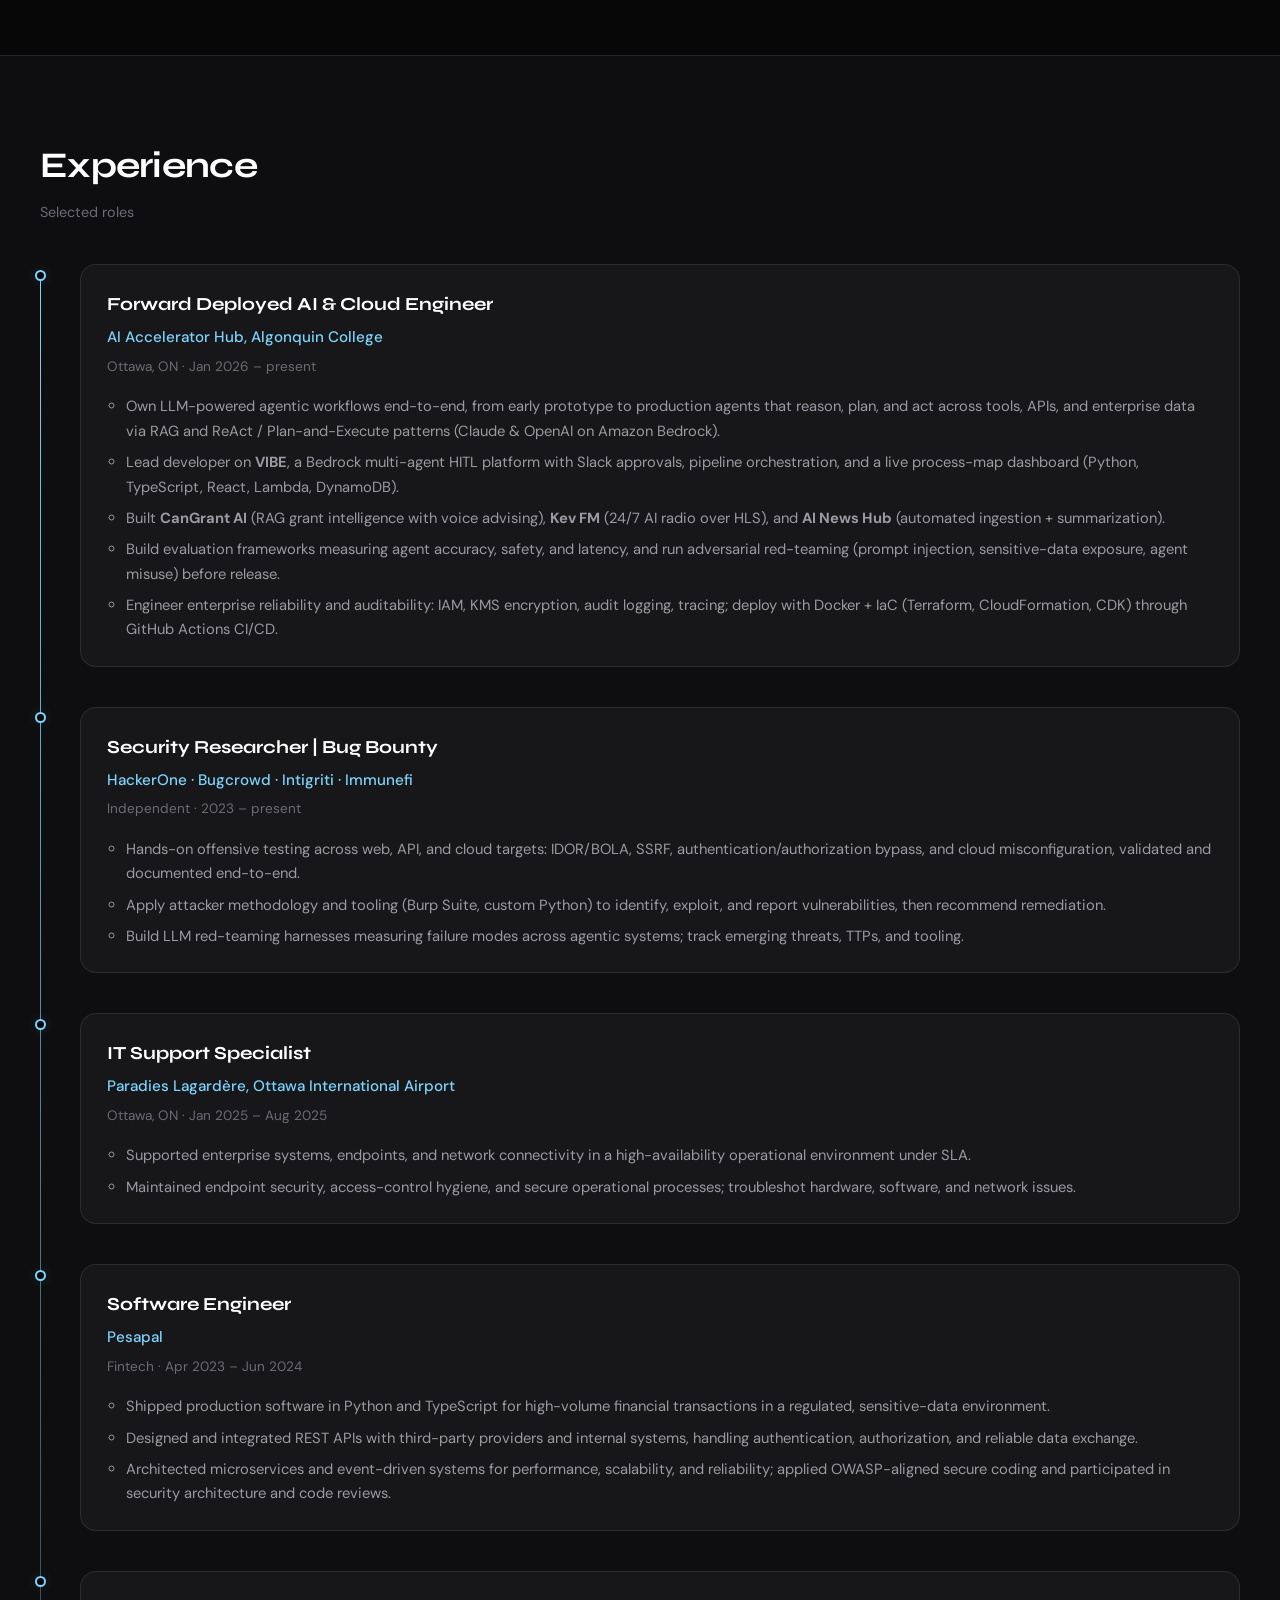
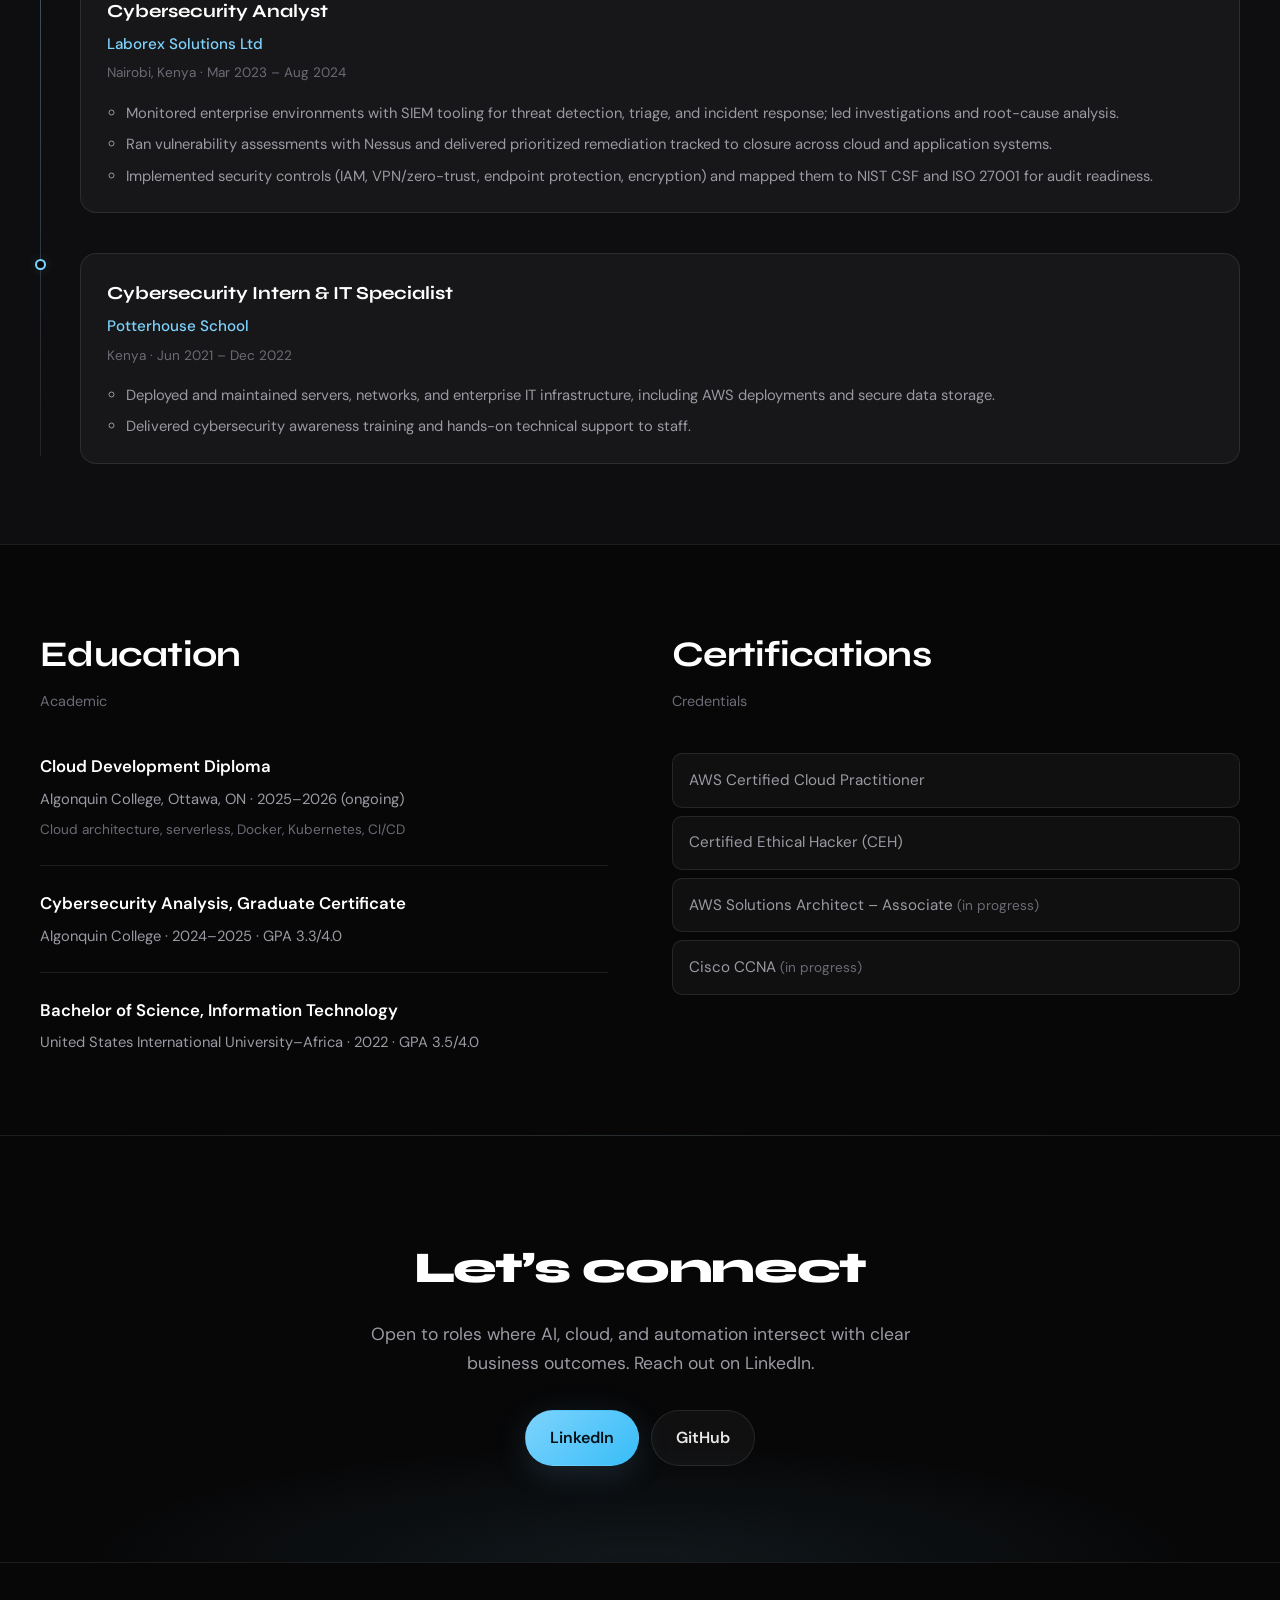
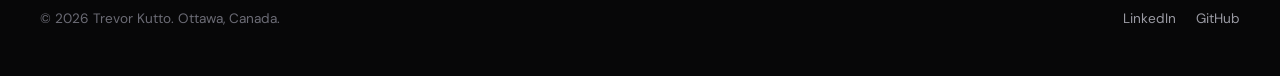
==== commit 77b55cb1: "Replace portfolio with interactive VIBE showcase" ====
--- a/index.html
+++ b/index.html
@@ -2,24 +2,27 @@
 <html lang="en">
   <head>
     <meta charset="UTF-8" />
+    <meta http-equiv="Cache-Control" content="no-cache, no-store, must-revalidate" />
+    <meta http-equiv="Pragma" content="no-cache" />
+    <meta http-equiv="Expires" content="0" />
     <meta name="viewport" content="width=device-width, initial-scale=1.0" />
     <meta
       name="description"
-      content="Trevor Kutto | AI Engineer, Software Developer and DevSecOps. Ottawa, Canada. Bedrock, AgentCore, RAG, AWS, Python, TypeScript, React."
+      content="Trevor Kutto | AI Engineer, Software Developer and Cybersecurity. Ottawa, Canada. Agentic LLM systems, Bedrock, RAG, AWS, DevSecOps, offensive security research."
     />
-    <meta property="og:title" content="Trevor Kutto | Software Developer & Cloud Engineer" />
-    <meta property="og:description" content="AI-focused developer building scalable apps, automation, and cloud systems." />
+    <meta property="og:title" content="Trevor Kutto | AI Engineer · Software Developer · Cybersecurity" />
+    <meta property="og:description" content="Agentic LLM systems, secure cloud platforms, and hands-on security research, shipped to production on AWS." />
     <meta property="og:type" content="website" />
     <meta name="theme-color" content="#070708" />
-    <link rel="icon" href="images/tk-logo.png" type="image/png" />
-    <title>Trevor Kutto | Developer & Cloud Engineer</title>
+    <link rel="icon" href="images/tk-favicon.png?v=20260716-1145" type="image/png" />
+    <title>Trevor Kutto | AI Engineer · Software Developer · Cybersecurity</title>
     <link rel="preconnect" href="https://fonts.googleapis.com" />
     <link rel="preconnect" href="https://fonts.gstatic.com" crossorigin />
     <link
       href="https://fonts.googleapis.com/css2?family=DM+Sans:ital,opsz,wght@0,9..40,400;0,9..40,500;0,9..40,600;0,9..40,700;1,9..40,400&family=Syne:wght@500;600;700;800&display=swap"
       rel="stylesheet"
     />
-    <link rel="stylesheet" href="css/styles.css" />
+    <link rel="stylesheet" href="css/styles.css?v=20260716-1145" />
   </head>
   <body>
     <a class="skip-link" href="#main">Skip to content</a>
@@ -27,7 +30,7 @@
     <header class="site-header">
       <div class="site-header__inner">
         <a class="logo" href="#" aria-label="Trevor Kutto home">
-          <img class="logo__img" src="images/tk-logo.png" alt="" width="120" height="40" decoding="async" />
+          <img class="logo__img" src="images/tk-logo-header.png?v=20260716-1145" alt="" width="72" height="40" decoding="async" />
         </a>
         <nav class="nav" aria-label="Primary">
           <button type="button" class="nav__toggle" aria-expanded="false" aria-controls="nav-menu">
@@ -57,8 +60,9 @@
               Built for scale<span class="hero__title-dot">.</span>
             </h1>
             <p class="hero__lead" data-reveal>
-              AI engineer and DevSecOps-minded developer shipping LLM products, multi-agent pipelines, and secure
-              cloud systems on AWS. Based in Ottawa, Canada.
+              AI engineer, software developer, and security researcher. I design, build, and deploy LLM-powered
+              agentic systems on AWS. I attack them before anyone else can through evals, red-teaming, and
+              production hardening built in from day one. Ottawa, Canada.
             </p>
             <div class="hero__actions" data-reveal>
               <a class="btn btn--primary" href="https://www.linkedin.com/in/trevor-kutto-b52782327" target="_blank" rel="noopener noreferrer">
@@ -69,7 +73,15 @@
             <dl class="hero__meta" data-reveal>
               <div>
                 <dt>Location</dt>
-                <dd>Ottawa, ON</dd>
+                <dd>Ottawa, ON · Eastern Time</dd>
+              </div>
+              <div>
+                <dt>Focus</dt>
+                <dd>Agentic AI · DevSecOps</dd>
+              </div>
+              <div>
+                <dt>Clearance</dt>
+                <dd>Eligible, Government of Canada</dd>
               </div>
             </dl>
           </div>
@@ -95,17 +107,18 @@
           </header>
           <div class="about__layout">
             <p class="about__statement">
-              AI &amp; automation-focused developer with <strong>3+ years</strong> shipping scalable applications,
-              automating workflows, and supporting production in cloud-native and Linux environments. At Algonquin’s AI
-              Accelerator I build <strong>production LLM systems</strong>: multi-agent strategy pipelines, RAG-grounded
-              grant intelligence, automated news platforms, and a 24/7 AI radio station, with security hardening baked in
-              from day one.
+              I own LLM-powered agentic workflows <strong>end-to-end</strong>, from an ambiguous business problem to
+              production agents that reason, plan, and act across tools, APIs, and sensitive enterprise data. At the
+              <strong>AI Accelerator Hub</strong> I ship multi-agent strategy pipelines, RAG-grounded platforms, and
+              real-time systems in clean, testable, observable <strong>Python and TypeScript</strong>, with evaluation
+              frameworks that measure accuracy, safety, and latency instead of trial-and-error.
             </p>
             <p class="about__statement">
-              Comfortable across <strong>Python, TypeScript, and React</strong>, with hands-on AWS work spanning
-              <strong>Bedrock, Lambda, API Gateway, DynamoDB, S3, Amplify, Polly, and Transcribe</strong>. I pair
-              software delivery with a <strong>cybersecurity and DevSecOps</strong> mindset: IAM least-privilege, secure
-              API design, vulnerability assessment, and production RCA in Linux environments.
+              The second half of my practice is <strong>security</strong>: SOC monitoring and incident response with
+              SIEM tooling, vulnerability management, and controls mapped to <strong>NIST CSF, ISO 27001, and
+              ITSG-33</strong>, plus continuous offensive research on <strong>HackerOne, Bugcrowd, Intigriti, and
+              Immunefi</strong> (IDOR/BOLA, SSRF, auth bypass, cloud misconfiguration) and LLM red-teaming against
+              prompt injection, data exfiltration, and agent misuse. I build systems the way an attacker reads them.
             </p>
           </div>
         </div>
@@ -125,8 +138,8 @@
               </div>
               <p class="project-card__summary">
                 End-to-end AI strategy platform: clients submit intake forms, reviewers approve via Slack, and a
-                Bedrock multi-agent pipeline (Research → Strategy → Technical) produces board-ready reports and
-                PowerPoint decks, with human-in-the-loop gates at every stage.
+                Bedrock multi-agent pipeline (Research → Citation check → Strategy → Technical) produces board-ready
+                reports, presentation decks, and structured run data, with human-in-the-loop gates at every stage.
               </p>
               <ul class="project-card__highlights">
                 <li>Slack HITL approvals, progress bars, and secure Function URL interactivity</li>
@@ -135,6 +148,18 @@
               </ul>
               <div class="project-card__stack" aria-label="Technologies used">
                 <span>Python</span><span>TypeScript</span><span>React</span><span>Bedrock</span><span>Lambda</span><span>DynamoDB</span><span>Amplify</span><span>Slack API</span>
+              </div>
+              <div id="vibe-demo" class="project-card__demo">
+                <div class="project-card__demo-head">
+                  <span class="project-card__demo-live"><i aria-hidden="true"></i> The platform's live process map. This component runs in the production admin dashboard, driven by real WebSocket and S3 telemetry. Shown here replaying a run.</span>
+                  <a href="projects/vibe-live/process-map.html?v=20260716-1145" target="_blank" rel="noopener noreferrer">Open full screen ↗</a>
+                </div>
+                <iframe
+                  src="projects/vibe-live/process-map.html?embed=1&amp;v=20260716-1145"
+                  title="VIBE live process map: the production pipeline visualization, replaying a run"
+                  loading="eager"
+                  scrolling="no"
+                ></iframe>
               </div>
             </article>
 
@@ -207,55 +232,72 @@
           </header>
           <div class="bento">
             <article class="bento__card bento__card--wide">
-              <h3>AI &amp; automation</h3>
-              <ul class="tag-list">
-                <li>Amazon Bedrock &amp; multi-agent pipelines (AgentCore)</li>
-                <li>RAG pipelines &amp; knowledge-base grounding</li>
-                <li>LLM APIs, prompt engineering &amp; inference workflows</li>
-                <li>Voice AI: Polly TTS, Transcribe STT, Web Speech API</li>
+              <h3>Agentic AI &amp; LLM systems</h3>
+              <ul class="tag-list">
+                <li>Multi-agent orchestration, RAG, tool/function calling, MCP</li>
+                <li>ReAct &amp; Plan-and-Execute patterns · LangChain / LangGraph</li>
+                <li>Claude, OpenAI &amp; Cohere via Amazon Bedrock and provider APIs</li>
+                <li>Vector retrieval: pgvector, OpenSearch, Pinecone</li>
+                <li>Voice AI: Polly TTS, Transcribe STT</li>
               </ul>
             </article>
             <article class="bento__card">
-              <h3>Development</h3>
-              <ul class="tag-list">
-                <li>Python (Flask, Lambda handlers)</li>
-                <li>TypeScript / JavaScript</li>
+              <h3>AI evaluation &amp; safety</h3>
+              <ul class="tag-list">
+                <li>Eval frameworks: accuracy, safety, latency</li>
+                <li>LLM red-teaming: prompt injection, data exfiltration, agent misuse</li>
+                <li>Guardrails, tracing &amp; observability</li>
+              </ul>
+            </article>
+            <article class="bento__card">
+              <h3>Software development</h3>
+              <ul class="tag-list">
+                <li>Python (primary) · TypeScript · SQL · Bash · C#/.NET</li>
                 <li>React 19 · Next.js 15 · Vite</li>
                 <li>REST APIs · WebSockets · HLS streaming</li>
+                <li>Microservices, event-driven &amp; serverless</li>
+              </ul>
+            </article>
+            <article class="bento__card bento__card--wide">
+              <h3>Security operations</h3>
+              <ul class="tag-list">
+                <li>SIEM: Splunk, Microsoft Sentinel · Defender · MITRE ATT&amp;CK</li>
+                <li>Threat detection, triage &amp; incident response</li>
+                <li>Vulnerability management with Nessus, remediation to closure</li>
+                <li>IAM · RBAC · zero-trust access · network segmentation</li>
               </ul>
             </article>
             <article class="bento__card">
-              <h3>Cloud &amp; DevOps</h3>
-              <ul class="tag-list">
-                <li>AWS (Lambda, API Gateway, DynamoDB, S3, Amplify, CDK)</li>
-                <li>Terraform · CloudFormation · Docker · CI/CD</li>
-                <li>EventBridge · SQS · presigned S3 uploads</li>
-                <li>Azure · GCP fundamentals</li>
+              <h3>Offensive security</h3>
+              <ul class="tag-list">
+                <li>Bug bounty: HackerOne, Bugcrowd, Intigriti, Immunefi</li>
+                <li>OWASP Top 10 · IDOR/BOLA · SSRF · auth bypass</li>
+                <li>Burp Suite · Wireshark · custom Python tooling</li>
+              </ul>
+            </article>
+            <article class="bento__card">
+              <h3>Governance &amp; compliance</h3>
+              <ul class="tag-list">
+                <li>NIST CSF · ISO 27001 · ITSG-33 · CIS Benchmarks</li>
+                <li>Risk assessment &amp; audit readiness</li>
+                <li>Security for AI in regulated industries</li>
               </ul>
             </article>
             <article class="bento__card bento__card--wide">
-              <h3>Cybersecurity &amp; DevSecOps</h3>
-              <ul class="tag-list">
-                <li>Security hardening waves &amp; IAM least-privilege</li>
-                <li>Secure API design, CORS, HMAC verification</li>
-                <li>Vulnerability assessment &amp; secure system design</li>
-                <li>Production monitoring, logging &amp; RCA · Linux/Unix</li>
+              <h3>Cloud &amp; DevSecOps</h3>
+              <ul class="tag-list">
+                <li>AWS: Lambda, API Gateway, DynamoDB, S3, IAM, KMS, GuardDuty, CloudTrail, Security Hub</li>
+                <li>Docker · Terraform · CloudFormation · CDK · GitHub Actions</li>
+                <li>Secure CI/CD with SAST, DAST &amp; SCA</li>
+                <li>Azure · Defender for Cloud · GCP fundamentals</li>
               </ul>
             </article>
             <article class="bento__card">
-              <h3>Data &amp; analytics</h3>
-              <ul class="tag-list">
-                <li>Pandas · NumPy</li>
-                <li>Logging, metrics &amp; performance</li>
-                <li>Data pipelines &amp; analysis workflows</li>
-              </ul>
-            </article>
-            <article class="bento__card bento__card--wide">
-              <h3>Collaboration</h3>
-              <ul class="tag-list">
-                <li>Technical &amp; process documentation</li>
-                <li>Agile / Scrum</li>
-                <li>Stakeholder collaboration &amp; training</li>
+              <h3>Ways of working</h3>
+              <ul class="tag-list">
+                <li>Customer-facing, end-to-end use-case ownership</li>
+                <li>Clear docs, evals &amp; success criteria over vibes</li>
+                <li>Agile · stakeholder collaboration · training</li>
               </ul>
             </article>
           </div>
@@ -273,47 +315,89 @@
               <div class="timeline__marker" aria-hidden="true"></div>
               <article class="timeline__card">
                 <header class="timeline__head">
-                  <h3>AI &amp; Cloud Software Developer / Research Assistant</h3>
-                  <p class="timeline__org">Algonquin College, AI Accelerator Placement</p>
-                  <p class="timeline__meta"><span>Ottawa, ON</span> · <time datetime="2026-01">Jan 2026</time> – ongoing</p>
-                </header>
-                <ul class="timeline__bullets">
-                  <li>Lead developer on <strong>VIBE</strong>, a Bedrock multi-agent HITL platform with Slack approvals, AgentCore pipeline orchestration, and production security hardening (Python, TypeScript, React, AWS).</li>
-                  <li>Built <strong>CanGrant AI</strong>: RAG-grounded grant matching, proposal drafting/scoring, voice chat, and NSERC PDF export (Next.js, Python Lambda, Bedrock, Polly, Terraform).</li>
-                  <li>Shipped <strong>Kev FM</strong>, a 24/7 AI radio with Claude-scripted DJ breaks, Polly neural TTS, and HLS live streaming (TypeScript, Node.js, Bedrock, ffmpeg).</li>
-                  <li>Delivered <strong>AI News Hub</strong>: automated RSS ingestion from 19 sources, Bedrock summarization, and React dashboard (Python, TypeScript, CDK, S3).</li>
-                  <li>Applied DevSecOps practices: IAM least-privilege, presigned S3 uploads, API hardening, CloudWatch monitoring, and vulnerability-aware system design.</li>
-                </ul>
-              </article>
-            </li>
-            <li class="timeline__item">
-              <div class="timeline__marker" aria-hidden="true"></div>
-              <article class="timeline__card">
-                <header class="timeline__head">
-                  <h3>Software Developer (Front-End &amp; Back-End)</h3>
-                  <p class="timeline__org">Paradies Lagardère</p>
-                  <p class="timeline__meta"><span>Ottawa, ON</span> · <time datetime="2024-08">Aug 2024</time> – <time datetime="2025-01">Jan 2025</time></p>
-                </header>
-                <ul class="timeline__bullets">
-                  <li>Shipped responsive UIs with React, JavaScript, HTML, and CSS.</li>
-                  <li>Built Python backends and APIs for data exchange and workflow integration.</li>
-                  <li>Debugged and maintained live apps; wrote docs for onboarding.</li>
-                </ul>
-              </article>
-            </li>
-            <li class="timeline__item">
-              <div class="timeline__marker" aria-hidden="true"></div>
-              <article class="timeline__card">
-                <header class="timeline__head">
-                  <h3>Cybersecurity Analyst &amp; Cloud Engineer</h3>
+                  <h3>Forward Deployed AI &amp; Cloud Engineer</h3>
+                  <p class="timeline__org">AI Accelerator Hub, Algonquin College</p>
+                  <p class="timeline__meta"><span>Ottawa, ON</span> · <time datetime="2026-01">Jan 2026</time> – present</p>
+                </header>
+                <ul class="timeline__bullets">
+                  <li>Own LLM-powered agentic workflows end-to-end, from early prototype to production agents that reason, plan, and act across tools, APIs, and enterprise data via RAG and ReAct / Plan-and-Execute patterns (Claude &amp; OpenAI on Amazon Bedrock).</li>
+                  <li>Lead developer on <strong>VIBE</strong>, a Bedrock multi-agent HITL platform with Slack approvals, pipeline orchestration, and a live process-map dashboard (Python, TypeScript, React, Lambda, DynamoDB).</li>
+                  <li>Built <strong>CanGrant AI</strong> (RAG grant intelligence with voice advising), <strong>Kev&nbsp;FM</strong> (24/7 AI radio over HLS), and <strong>AI News Hub</strong> (automated ingestion + summarization).</li>
+                  <li>Build evaluation frameworks measuring agent accuracy, safety, and latency, and run adversarial red-teaming (prompt injection, sensitive-data exposure, agent misuse) before release.</li>
+                  <li>Engineer enterprise reliability and auditability: IAM, KMS encryption, audit logging, tracing; deploy with Docker + IaC (Terraform, CloudFormation, CDK) through GitHub Actions CI/CD.</li>
+                </ul>
+              </article>
+            </li>
+            <li class="timeline__item">
+              <div class="timeline__marker" aria-hidden="true"></div>
+              <article class="timeline__card">
+                <header class="timeline__head">
+                  <h3>Security Researcher | Bug Bounty</h3>
+                  <p class="timeline__org">HackerOne · Bugcrowd · Intigriti · Immunefi</p>
+                  <p class="timeline__meta"><span>Independent</span> · <time datetime="2023">2023</time> – present</p>
+                </header>
+                <ul class="timeline__bullets">
+                  <li>Hands-on offensive testing across web, API, and cloud targets: IDOR/BOLA, SSRF, authentication/authorization bypass, and cloud misconfiguration, validated and documented end-to-end.</li>
+                  <li>Apply attacker methodology and tooling (Burp Suite, custom Python) to identify, exploit, and report vulnerabilities, then recommend remediation.</li>
+                  <li>Build LLM red-teaming harnesses measuring failure modes across agentic systems; track emerging threats, TTPs, and tooling.</li>
+                </ul>
+              </article>
+            </li>
+            <li class="timeline__item">
+              <div class="timeline__marker" aria-hidden="true"></div>
+              <article class="timeline__card">
+                <header class="timeline__head">
+                  <h3>IT Support Specialist</h3>
+                  <p class="timeline__org">Paradies Lagardère, Ottawa International Airport</p>
+                  <p class="timeline__meta"><span>Ottawa, ON</span> · <time datetime="2025-01">Jan 2025</time> – <time datetime="2025-08">Aug 2025</time></p>
+                </header>
+                <ul class="timeline__bullets">
+                  <li>Supported enterprise systems, endpoints, and network connectivity in a high-availability operational environment under SLA.</li>
+                  <li>Maintained endpoint security, access-control hygiene, and secure operational processes; troubleshot hardware, software, and network issues.</li>
+                </ul>
+              </article>
+            </li>
+            <li class="timeline__item">
+              <div class="timeline__marker" aria-hidden="true"></div>
+              <article class="timeline__card">
+                <header class="timeline__head">
+                  <h3>Software Engineer</h3>
+                  <p class="timeline__org">Pesapal</p>
+                  <p class="timeline__meta"><span>Fintech</span> · <time datetime="2023-04">Apr 2023</time> – <time datetime="2024-06">Jun 2024</time></p>
+                </header>
+                <ul class="timeline__bullets">
+                  <li>Shipped production software in Python and TypeScript for high-volume financial transactions in a regulated, sensitive-data environment.</li>
+                  <li>Designed and integrated REST APIs with third-party providers and internal systems, handling authentication, authorization, and reliable data exchange.</li>
+                  <li>Architected microservices and event-driven systems for performance, scalability, and reliability; applied OWASP-aligned secure coding and participated in security architecture and code reviews.</li>
+                </ul>
+              </article>
+            </li>
+            <li class="timeline__item">
+              <div class="timeline__marker" aria-hidden="true"></div>
+              <article class="timeline__card">
+                <header class="timeline__head">
+                  <h3>Cybersecurity Analyst</h3>
                   <p class="timeline__org">Laborex Solutions Ltd</p>
                   <p class="timeline__meta"><span>Nairobi, Kenya</span> · <time datetime="2023-03">Mar 2023</time> – <time datetime="2024-08">Aug 2024</time></p>
                 </header>
                 <ul class="timeline__bullets">
-                  <li>Maintained Python/Flask REST APIs with AWS (S3, IAM).</li>
-                  <li>Automated infra and deploys with CloudFormation and Python scripting.</li>
-                  <li>Monitored production, analyzed logs, and performed RCA in Linux environments.</li>
-                  <li>Ran vulnerability assessments; contributed to secure design and documentation.</li>
+                  <li>Monitored enterprise environments with SIEM tooling for threat detection, triage, and incident response; led investigations and root-cause analysis.</li>
+                  <li>Ran vulnerability assessments with Nessus and delivered prioritized remediation tracked to closure across cloud and application systems.</li>
+                  <li>Implemented security controls (IAM, VPN/zero-trust, endpoint protection, encryption) and mapped them to NIST CSF and ISO 27001 for audit readiness.</li>
+                </ul>
+              </article>
+            </li>
+            <li class="timeline__item">
+              <div class="timeline__marker" aria-hidden="true"></div>
+              <article class="timeline__card">
+                <header class="timeline__head">
+                  <h3>Cybersecurity Intern &amp; IT Specialist</h3>
+                  <p class="timeline__org">Potterhouse School</p>
+                  <p class="timeline__meta"><span>Kenya</span> · <time datetime="2021-06">Jun 2021</time> – <time datetime="2022-12">Dec 2022</time></p>
+                </header>
+                <ul class="timeline__bullets">
+                  <li>Deployed and maintained servers, networks, and enterprise IT infrastructure, including AWS deployments and secure data storage.</li>
+                  <li>Delivered cybersecurity awareness training and hands-on technical support to staff.</li>
                 </ul>
               </article>
             </li>
@@ -330,17 +414,17 @@
             </header>
             <ul class="edu-list">
               <li>
-                <h3>Cloud Development, Post-Graduate Certificate</h3>
+                <h3>Cloud Development Diploma</h3>
                 <p>Algonquin College, Ottawa, ON · <time datetime="2025">2025</time>–<time datetime="2026">2026</time> (ongoing)</p>
                 <p class="edu-list__note">Cloud architecture, serverless, Docker, Kubernetes, CI/CD</p>
               </li>
               <li>
-                <h3>Cybersecurity Analysis, Post-Graduate Certificate</h3>
-                <p>Algonquin College · <time datetime="2024">2024</time>–<time datetime="2025">2025</time> · GPA 3.8/4.0</p>
+                <h3>Cybersecurity Analysis, Graduate Certificate</h3>
+                <p>Algonquin College · <time datetime="2024">2024</time>–<time datetime="2025">2025</time> · GPA 3.3/4.0</p>
               </li>
               <li>
                 <h3>Bachelor of Science, Information Technology</h3>
-                <p>United States International University–Africa · <time datetime="2022">2022</time></p>
+                <p>United States International University–Africa · <time datetime="2022">2022</time> · GPA 3.5/4.0</p>
               </li>
             </ul>
           </div>
@@ -352,8 +436,8 @@
             <ul class="cert-list">
               <li>AWS Certified Cloud Practitioner</li>
               <li>Certified Ethical Hacker (CEH)</li>
-              <li>Cisco CCNA</li>
-              <li>CompTIA Security+ <span class="cert-list__pending">(in progress)</span></li>
+              <li>AWS Solutions Architect – Associate <span class="cert-list__pending">(in progress)</span></li>
+              <li>Cisco CCNA <span class="cert-list__pending">(in progress)</span></li>
             </ul>
           </div>
         </div>
@@ -381,6 +465,6 @@
       </div>
     </footer>
 
-    <script src="js/main.js" defer></script>
+    <script src="js/main.js?v=20260716-1145" defer></script>
   </body>
 </html>
--- a/css/styles.css
+++ b/css/styles.css
@@ -364,7 +364,7 @@
 .hero__meta {
   display: flex;
   flex-wrap: wrap;
-  gap: 1rem;
+  gap: 1rem 2.25rem;
   margin: 0;
   padding: 1.25rem 0 0;
   border-top: 1px solid var(--border);
@@ -422,12 +422,9 @@
   font-family: var(--font-display);
   font-weight: 800;
   font-size: clamp(4.5rem, 14vw, 7rem);
-  letter-spacing: -0.06em;
+  letter-spacing: -0.04em;
   line-height: 1;
-  background: linear-gradient(135deg, #fff 20%, var(--accent) 55%, var(--accent-warm) 100%);
-  -webkit-background-clip: text;
-  background-clip: text;
-  color: transparent;
+  color: #dff5ff;
 }
 
 .hero__scroll {
@@ -523,10 +520,10 @@
 
 .section__kicker {
   margin: 0;
-  font-size: 0.85rem;
+  font-size: 0.9rem;
   color: var(--text-faint);
-  letter-spacing: 0.08em;
-  text-transform: uppercase;
+  letter-spacing: 0;
+  text-transform: none;
 }
 
 .section--about {
@@ -755,6 +752,77 @@
   padding: 0.28rem 0.65rem;
 }
 
+/* Embedded live demo (VIBE process map) */
+.project-card__demo {
+  margin-top: 0.35rem;
+  border: 1px solid var(--border);
+  border-radius: var(--radius-sm);
+  overflow: hidden;
+  background: var(--bg);
+}
+.project-card__demo-head {
+  display: flex;
+  align-items: center;
+  justify-content: space-between;
+  gap: 1rem;
+  flex-wrap: wrap;
+  padding: 0.6rem 0.85rem;
+  border-bottom: 1px solid var(--border);
+  background: var(--bg-elevated);
+}
+
+.project-card__demo-live {
+  display: flex;
+  align-items: center;
+  gap: 0.5rem;
+  font-size: 0.78rem;
+  color: var(--text-muted);
+  line-height: 1.45;
+}
+
+.project-card__demo-live i {
+  flex-shrink: 0;
+  width: 8px;
+  height: 8px;
+  border-radius: 999px;
+  background: #34d399;
+  box-shadow: 0 0 0 0 rgba(52, 211, 153, 0.5);
+  animation: demo-ping 1.6s ease-out infinite;
+}
+
+@keyframes demo-ping {
+  0% { box-shadow: 0 0 0 0 rgba(52, 211, 153, 0.5); }
+  70% { box-shadow: 0 0 0 8px transparent; }
+  100% { box-shadow: 0 0 0 0 transparent; }
+}
+
+.project-card__demo-head a {
+  flex-shrink: 0;
+  font-size: 0.78rem;
+  font-weight: 600;
+  color: var(--accent);
+  text-decoration: none;
+  white-space: nowrap;
+}
+
+.project-card__demo-head a:hover { text-decoration: underline; }
+
+.project-card__demo iframe {
+  display: block;
+  width: 100%;
+  height: 620px;
+  border: 0;
+  background: #f4f1ea;
+}
+
+@media (prefers-reduced-motion: reduce) {
+  .project-card__demo-live i { animation: none; }
+}
+
+@media (max-width: 640px) {
+  .project-card__demo iframe { height: 500px; }
+}
+
 @media (max-width: 900px) {
   .projects {
     grid-template-columns: 1fr;
@@ -983,14 +1051,9 @@
   color: var(--accent);
 }
 
-/* Reveal */
-[data-reveal] {
-  opacity: 0;
-  transform: translateY(18px);
-  transition: opacity 0.7s var(--ease-out), transform 0.7s var(--ease-out);
-}
-
+/* Content is visible by default; JavaScript never gates first paint. */
+[data-reveal],
 [data-reveal].is-visible {
   opacity: 1;
-  transform: translateY(0);
-}
+  transform: none;
+}
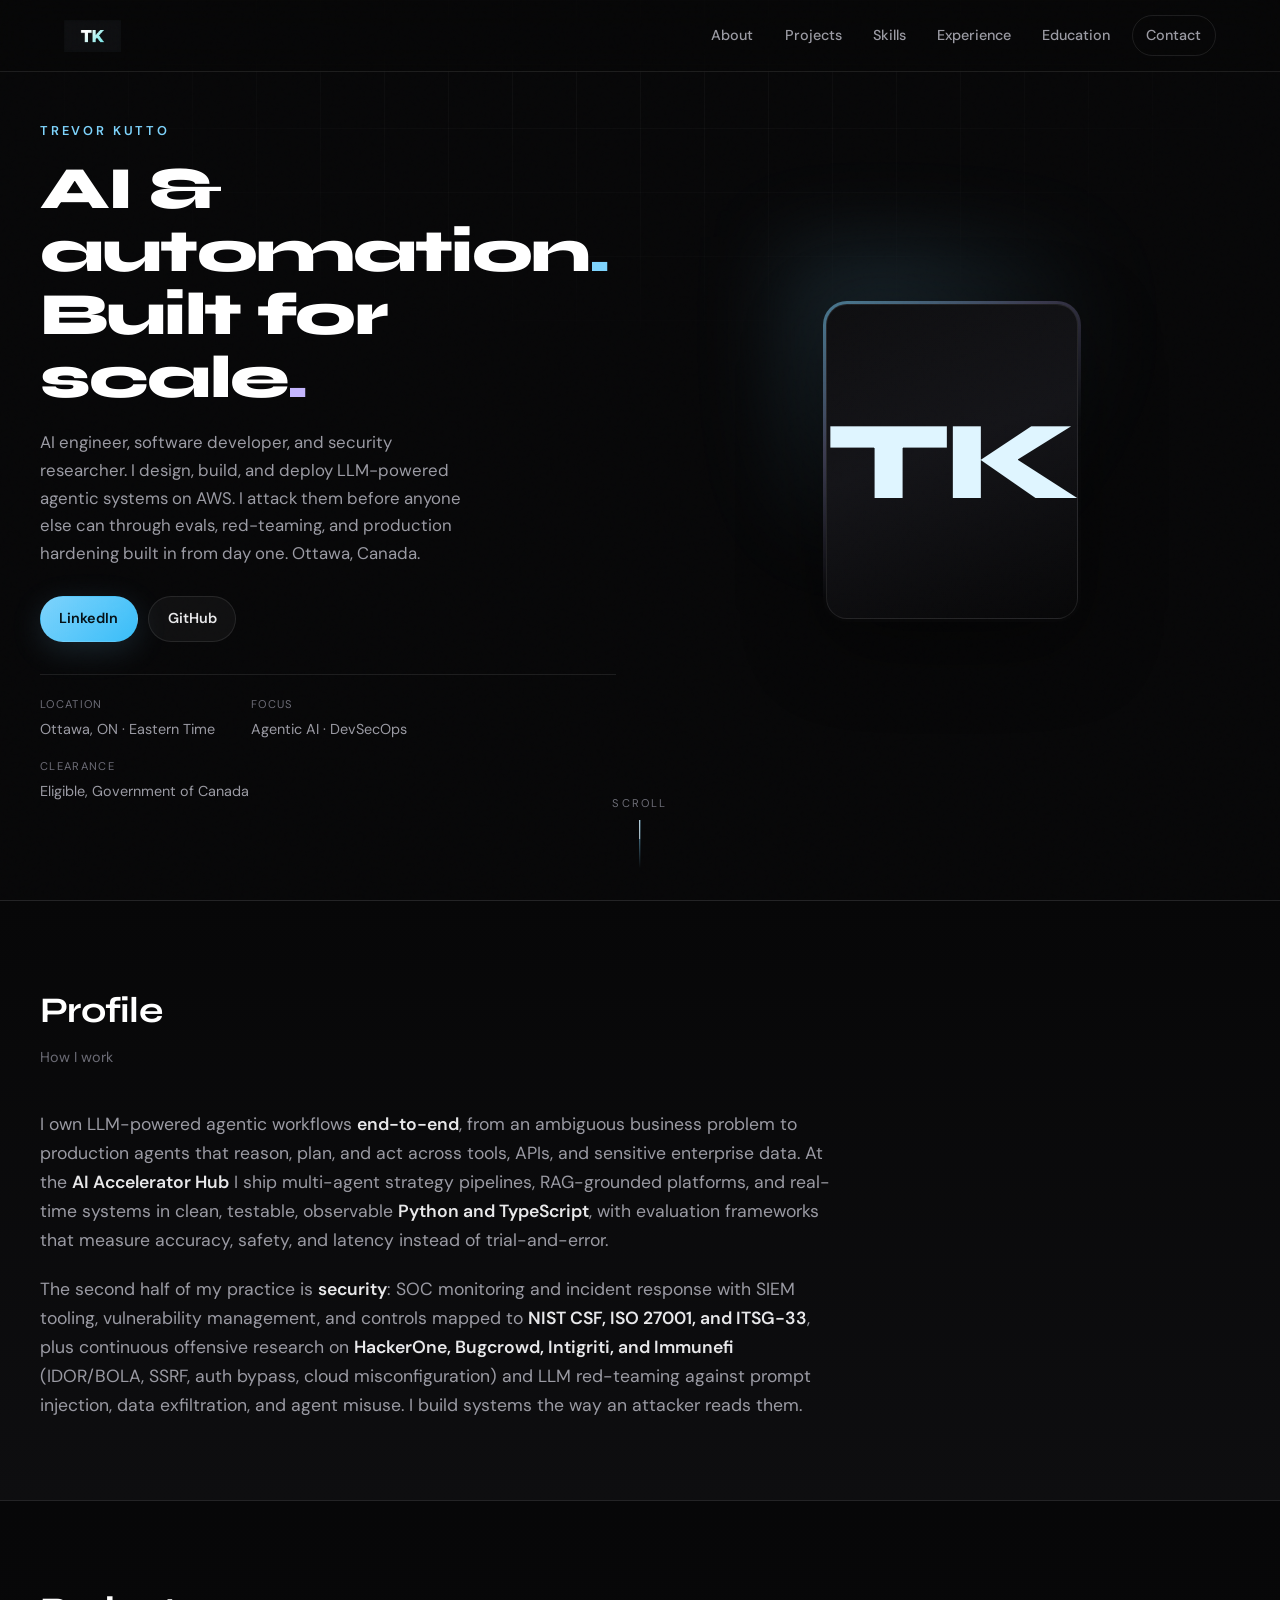
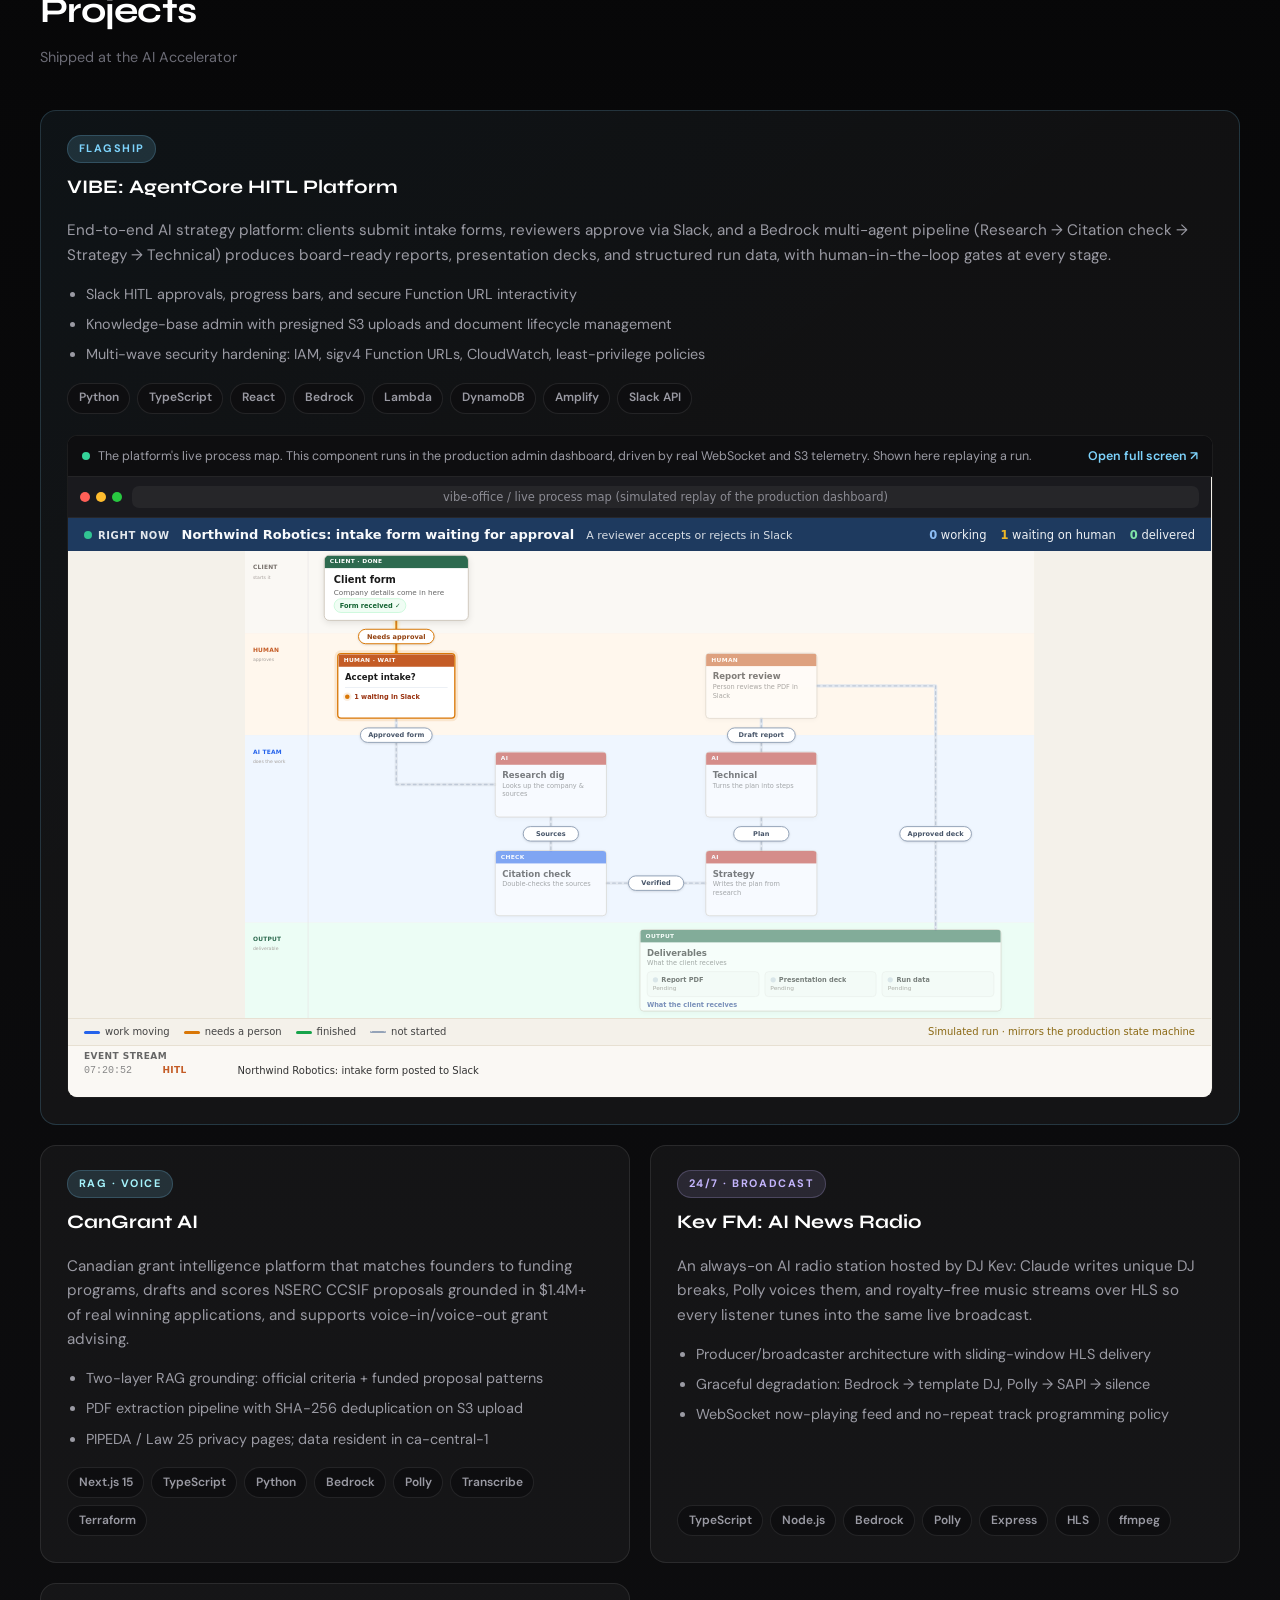
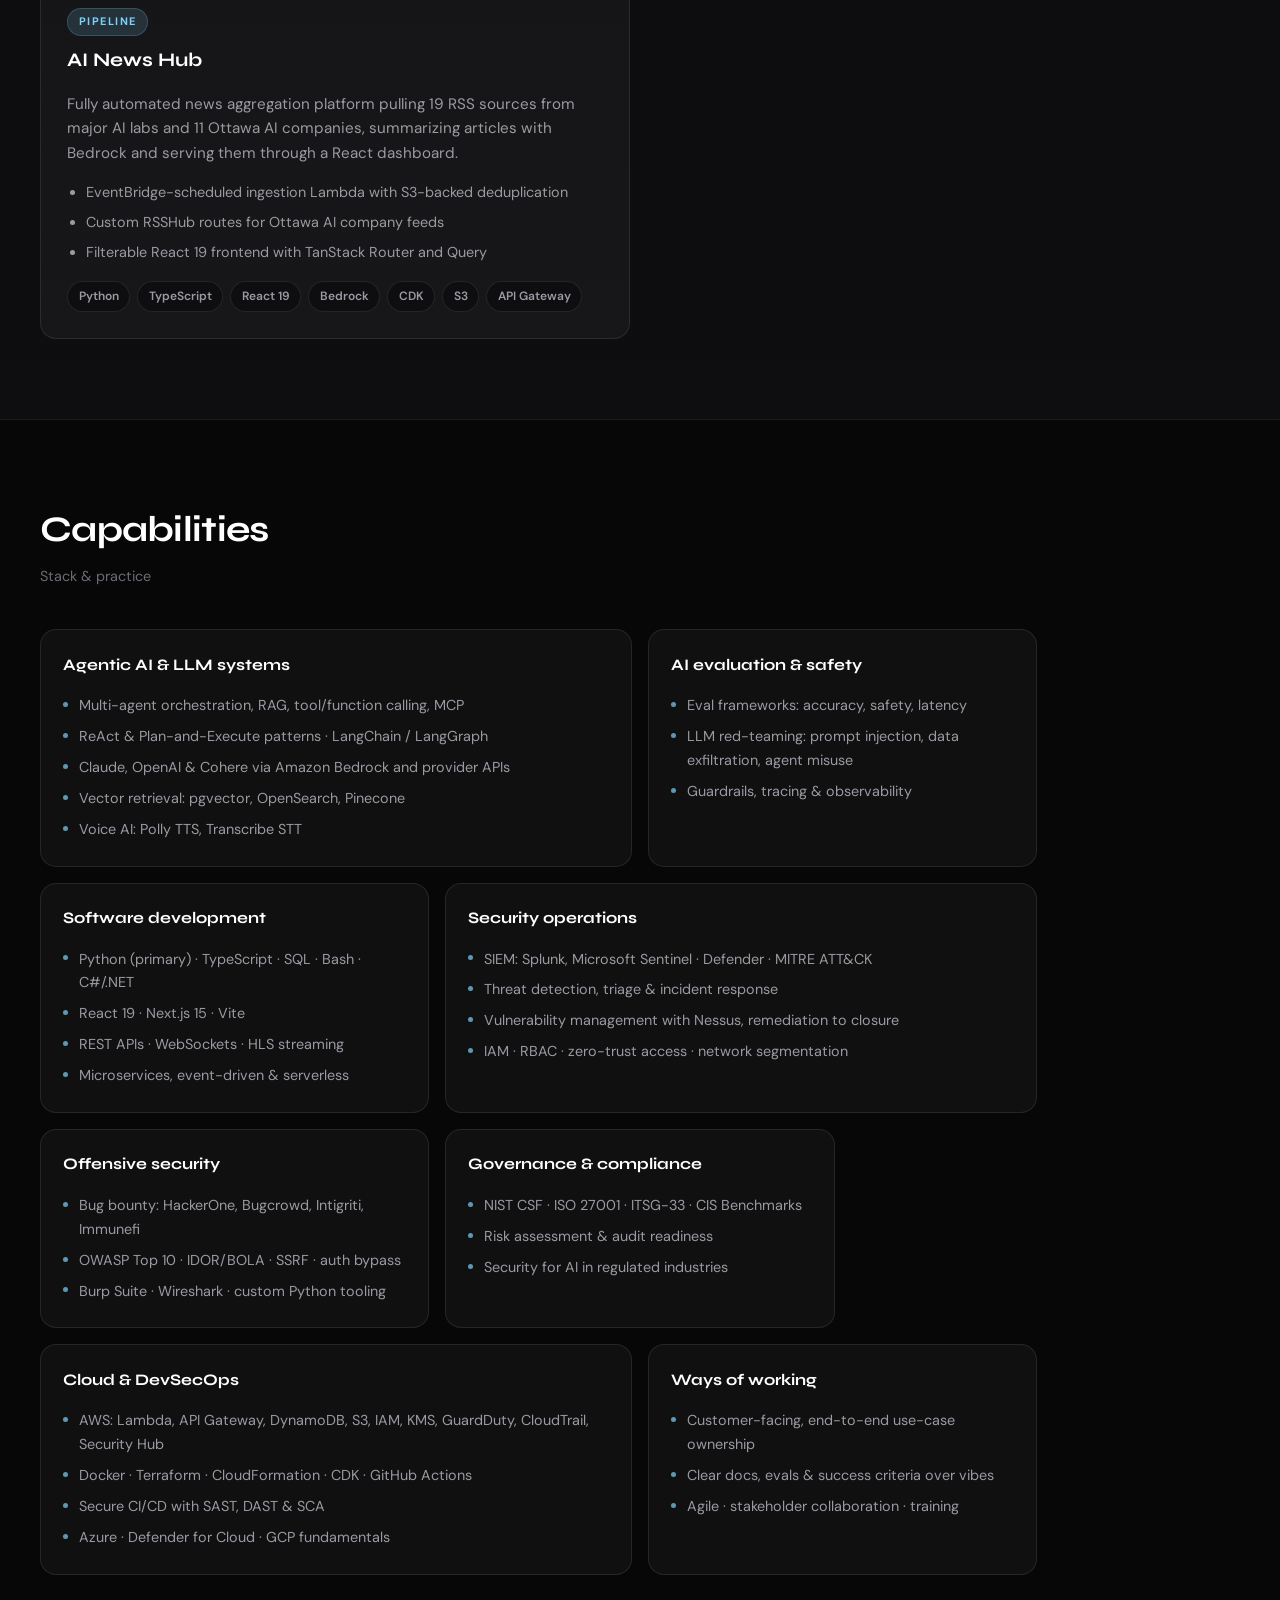
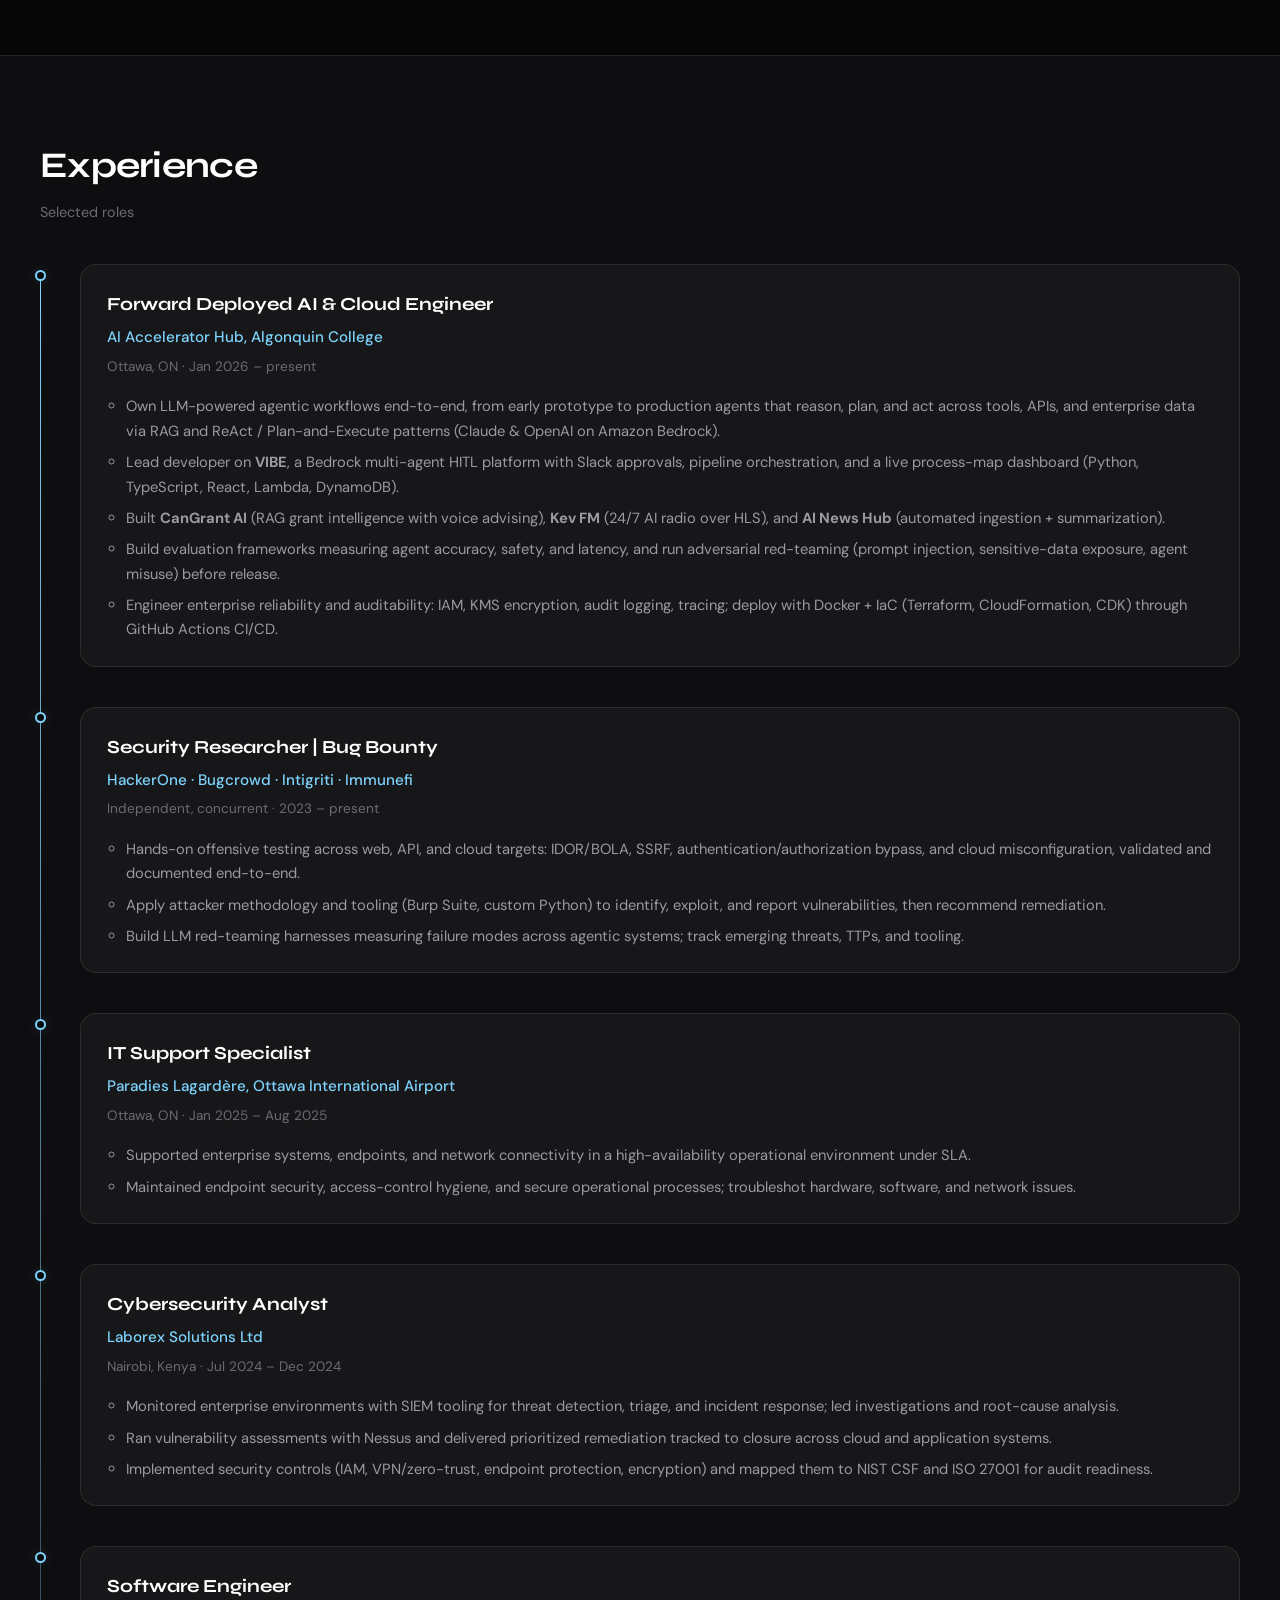
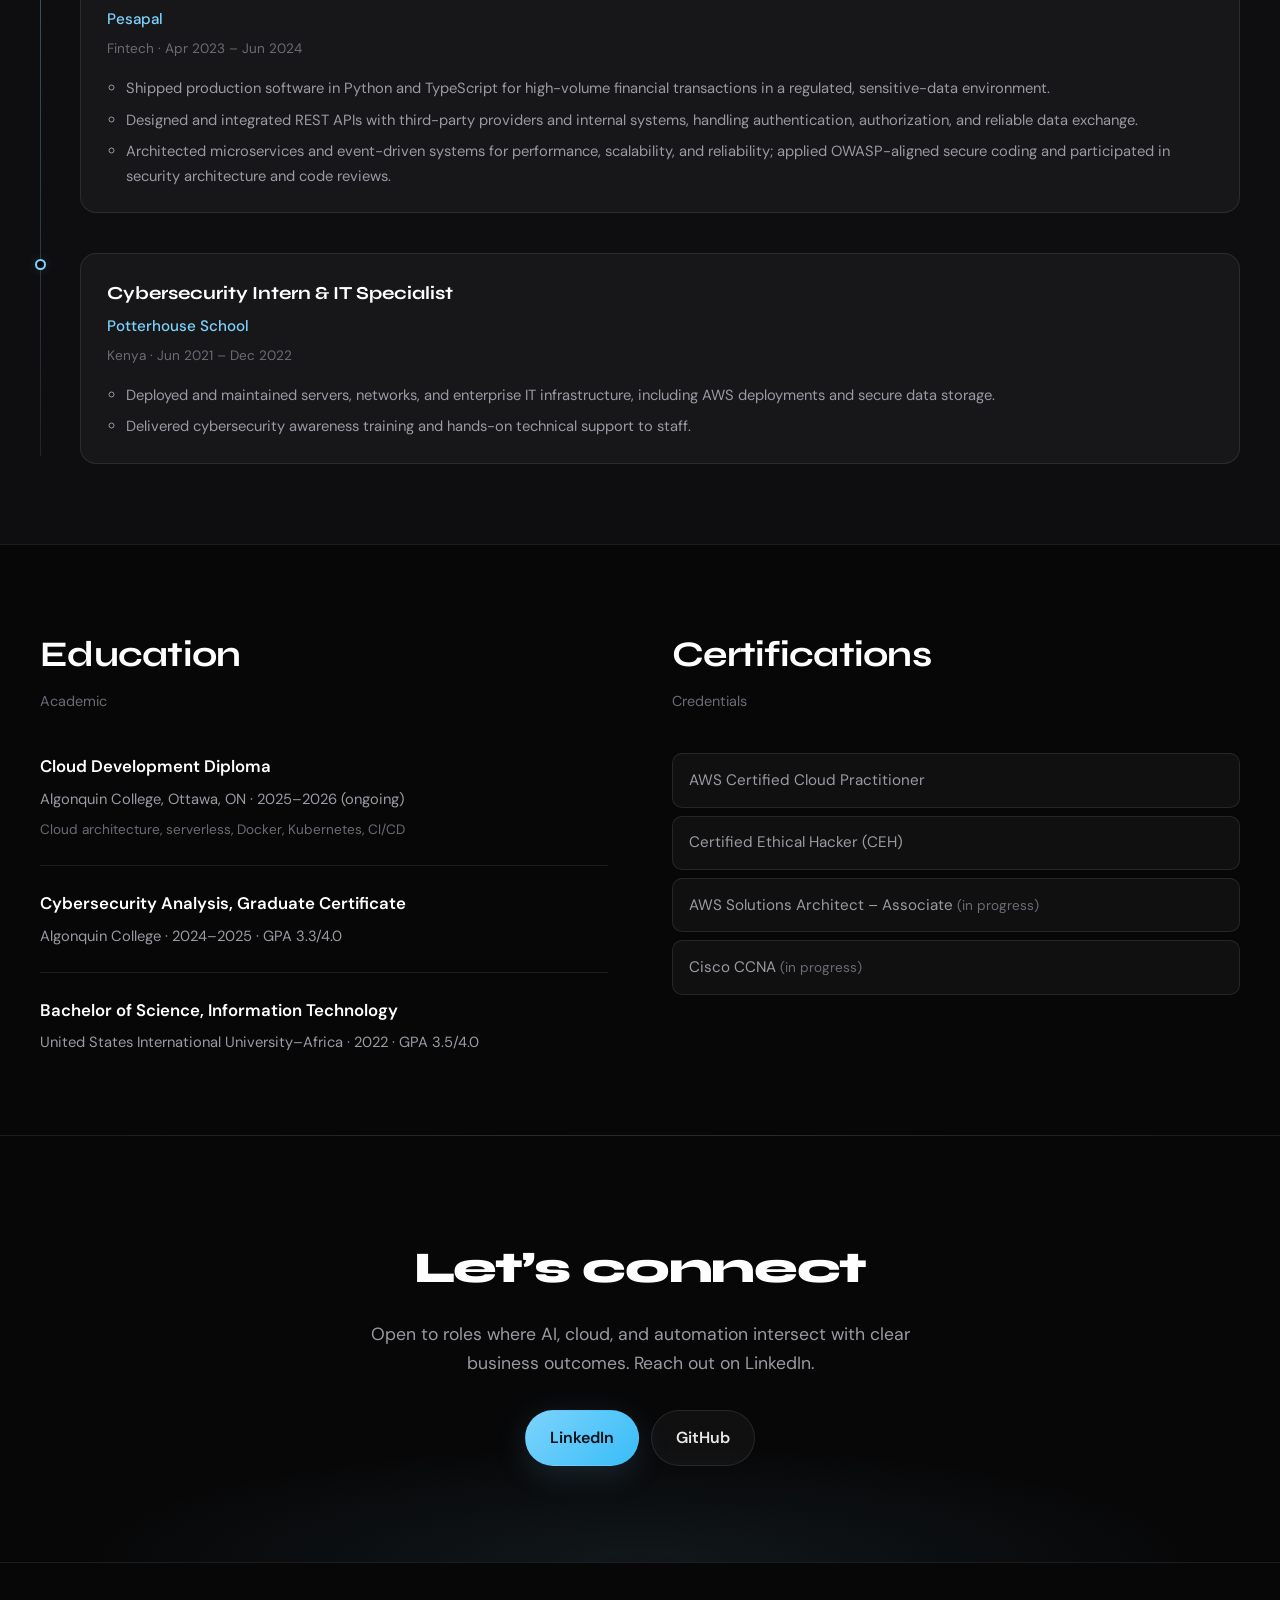
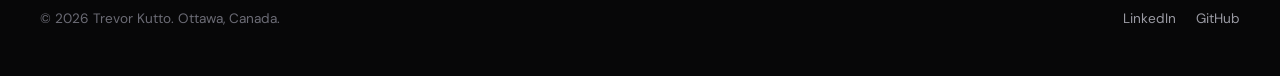
==== commit 990ebcdb: "Correct employment timeline chronology" ====
--- a/index.html
+++ b/index.html
@@ -334,7 +334,7 @@
                 <header class="timeline__head">
                   <h3>Security Researcher | Bug Bounty</h3>
                   <p class="timeline__org">HackerOne · Bugcrowd · Intigriti · Immunefi</p>
-                  <p class="timeline__meta"><span>Independent</span> · <time datetime="2023">2023</time> – present</p>
+                  <p class="timeline__meta"><span>Independent, concurrent</span> · <time datetime="2023">2023</time> – present</p>
                 </header>
                 <ul class="timeline__bullets">
                   <li>Hands-on offensive testing across web, API, and cloud targets: IDOR/BOLA, SSRF, authentication/authorization bypass, and cloud misconfiguration, validated and documented end-to-end.</li>
@@ -361,6 +361,21 @@
               <div class="timeline__marker" aria-hidden="true"></div>
               <article class="timeline__card">
                 <header class="timeline__head">
+                  <h3>Cybersecurity Analyst</h3>
+                  <p class="timeline__org">Laborex Solutions Ltd</p>
+                  <p class="timeline__meta"><span>Nairobi, Kenya</span> · <time datetime="2024-07">Jul 2024</time> – <time datetime="2024-12">Dec 2024</time></p>
+                </header>
+                <ul class="timeline__bullets">
+                  <li>Monitored enterprise environments with SIEM tooling for threat detection, triage, and incident response; led investigations and root-cause analysis.</li>
+                  <li>Ran vulnerability assessments with Nessus and delivered prioritized remediation tracked to closure across cloud and application systems.</li>
+                  <li>Implemented security controls (IAM, VPN/zero-trust, endpoint protection, encryption) and mapped them to NIST CSF and ISO 27001 for audit readiness.</li>
+                </ul>
+              </article>
+            </li>
+            <li class="timeline__item">
+              <div class="timeline__marker" aria-hidden="true"></div>
+              <article class="timeline__card">
+                <header class="timeline__head">
                   <h3>Software Engineer</h3>
                   <p class="timeline__org">Pesapal</p>
                   <p class="timeline__meta"><span>Fintech</span> · <time datetime="2023-04">Apr 2023</time> – <time datetime="2024-06">Jun 2024</time></p>
@@ -369,21 +384,6 @@
                   <li>Shipped production software in Python and TypeScript for high-volume financial transactions in a regulated, sensitive-data environment.</li>
                   <li>Designed and integrated REST APIs with third-party providers and internal systems, handling authentication, authorization, and reliable data exchange.</li>
                   <li>Architected microservices and event-driven systems for performance, scalability, and reliability; applied OWASP-aligned secure coding and participated in security architecture and code reviews.</li>
-                </ul>
-              </article>
-            </li>
-            <li class="timeline__item">
-              <div class="timeline__marker" aria-hidden="true"></div>
-              <article class="timeline__card">
-                <header class="timeline__head">
-                  <h3>Cybersecurity Analyst</h3>
-                  <p class="timeline__org">Laborex Solutions Ltd</p>
-                  <p class="timeline__meta"><span>Nairobi, Kenya</span> · <time datetime="2023-03">Mar 2023</time> – <time datetime="2024-08">Aug 2024</time></p>
-                </header>
-                <ul class="timeline__bullets">
-                  <li>Monitored enterprise environments with SIEM tooling for threat detection, triage, and incident response; led investigations and root-cause analysis.</li>
-                  <li>Ran vulnerability assessments with Nessus and delivered prioritized remediation tracked to closure across cloud and application systems.</li>
-                  <li>Implemented security controls (IAM, VPN/zero-trust, endpoint protection, encryption) and mapped them to NIST CSF and ISO 27001 for audit readiness.</li>
                 </ul>
               </article>
             </li>
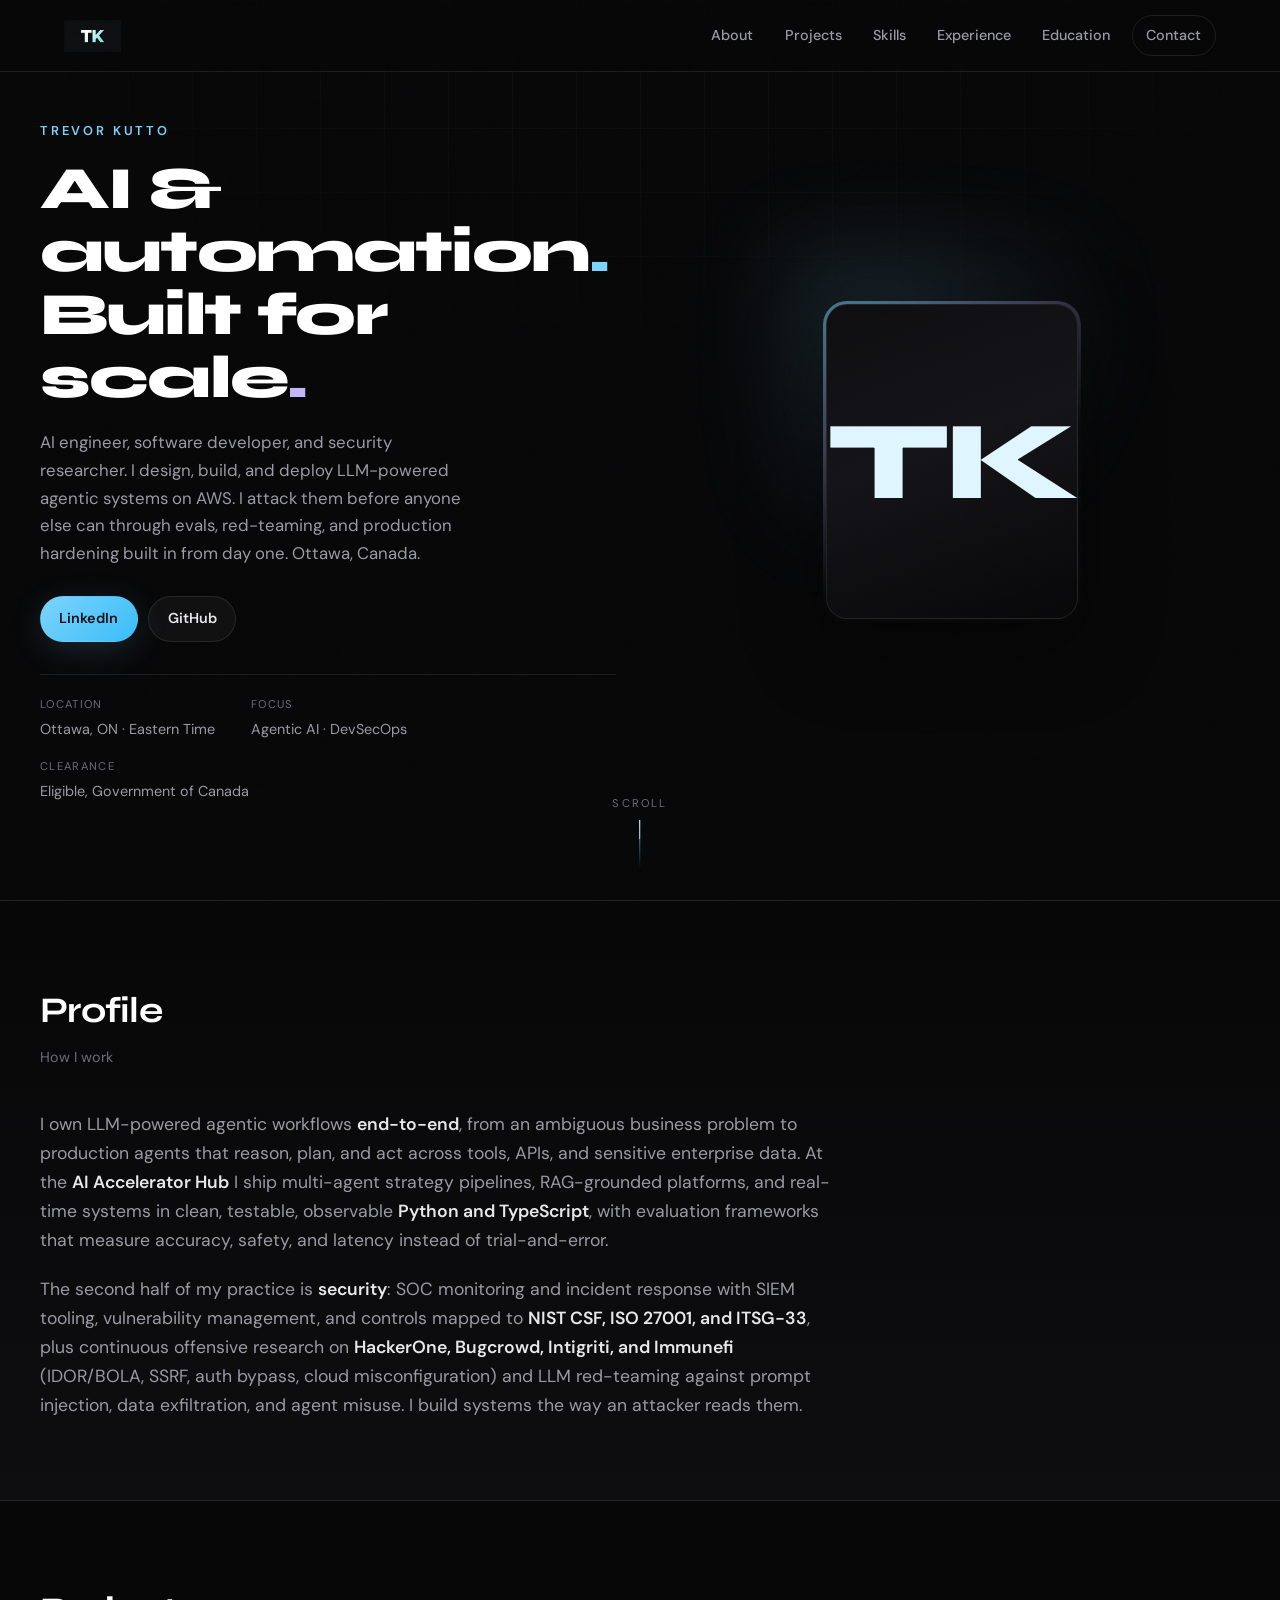
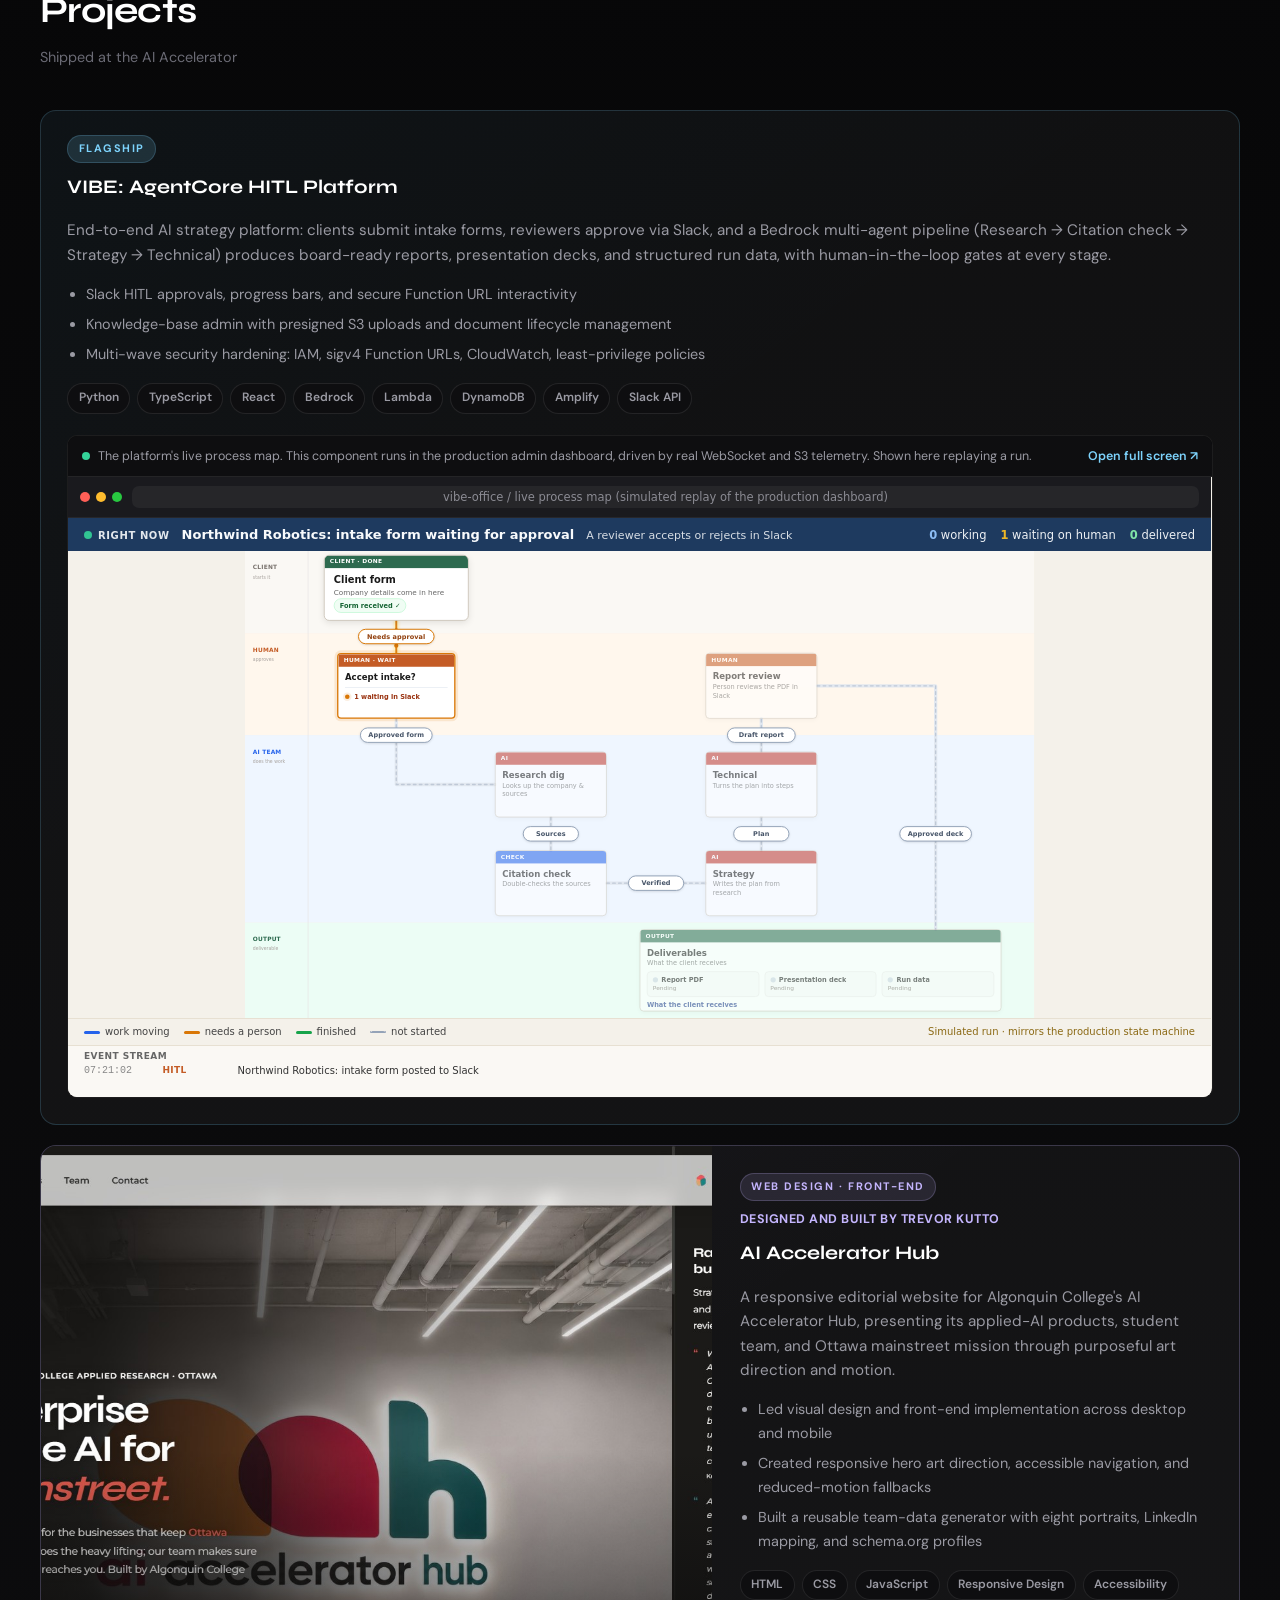
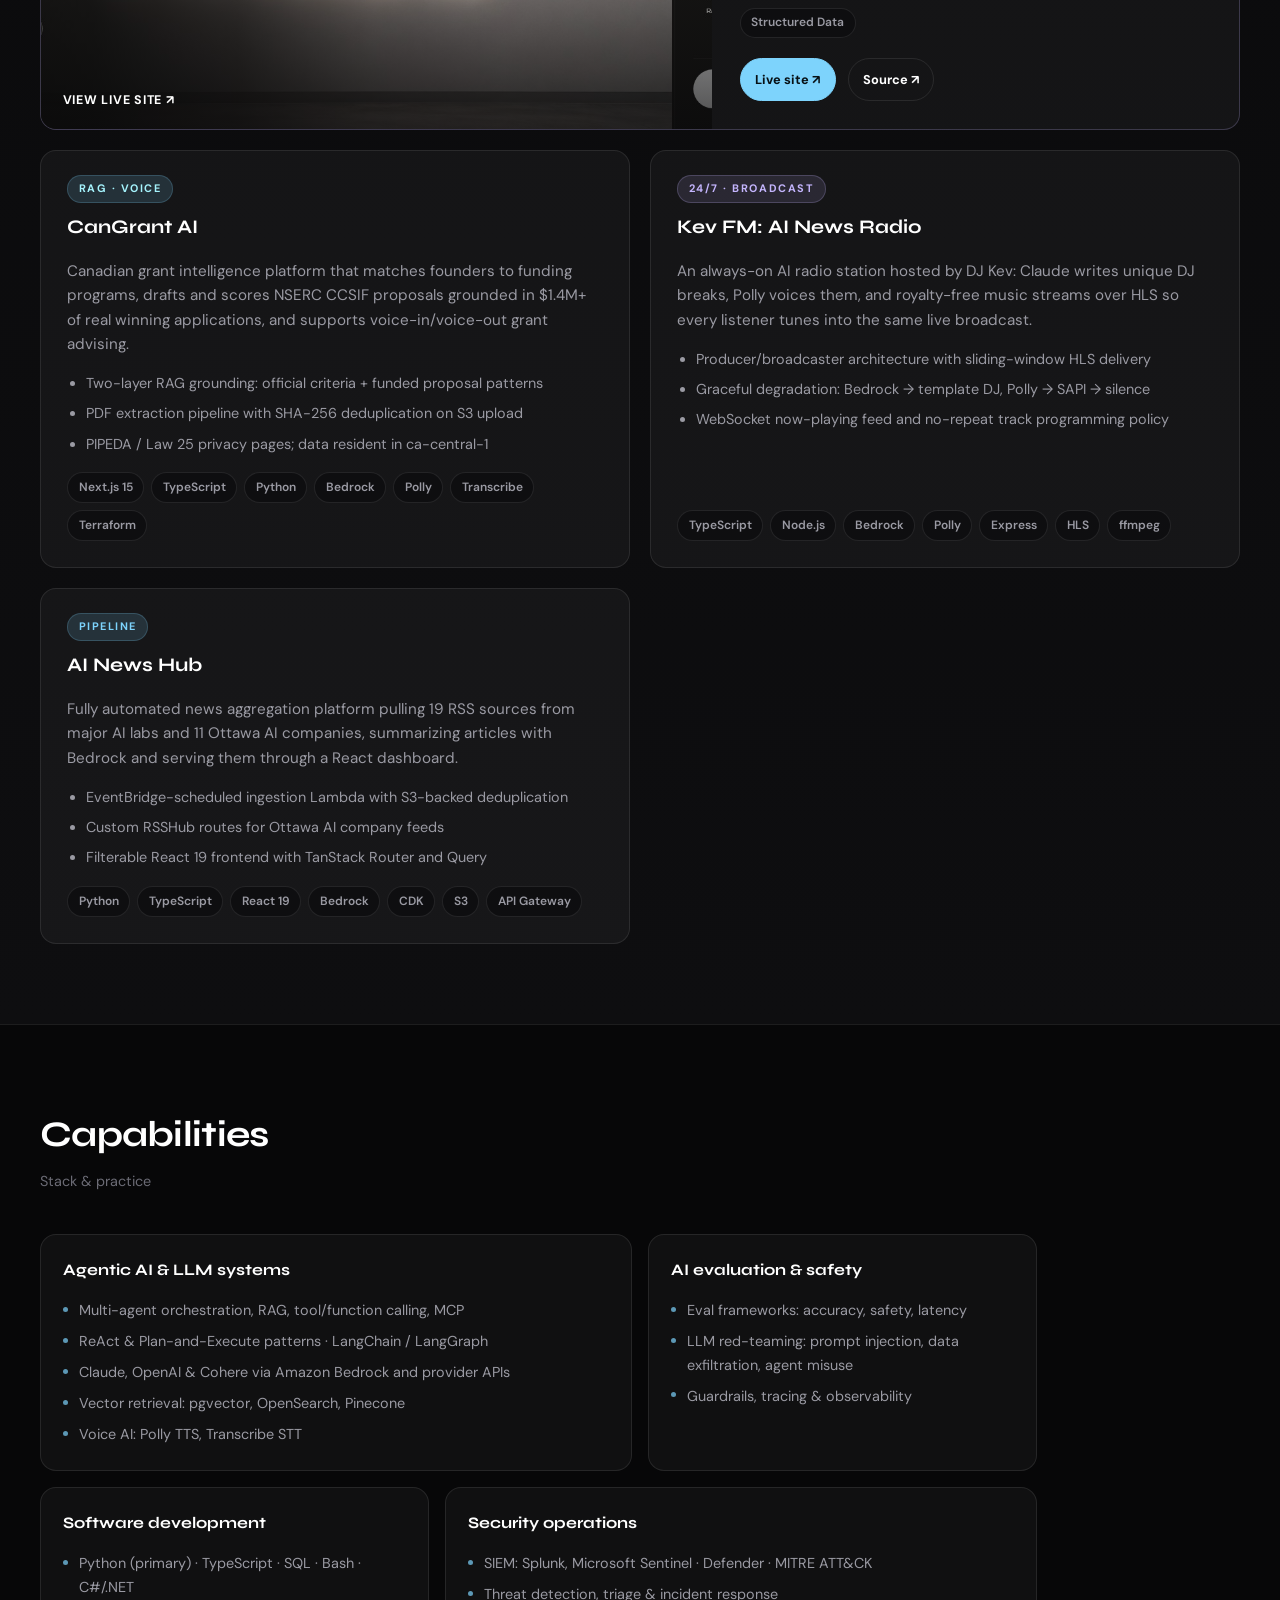
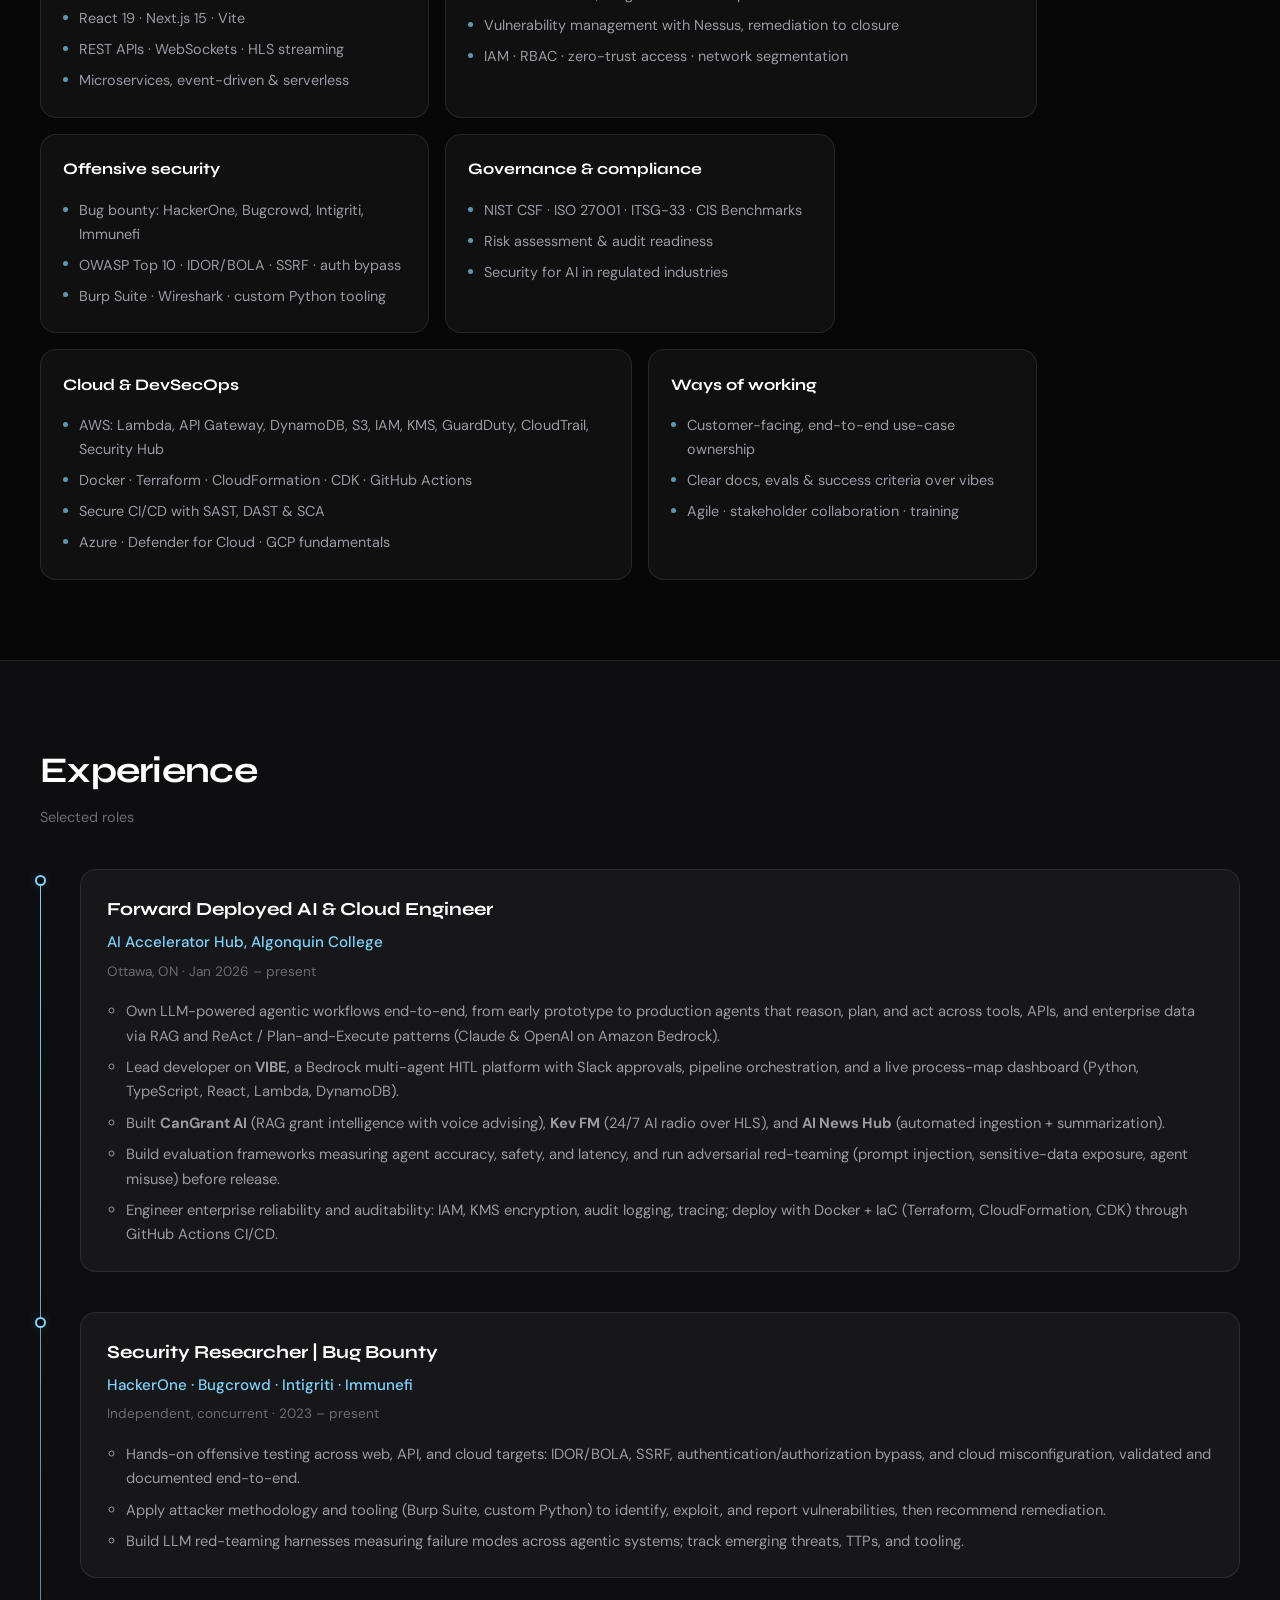
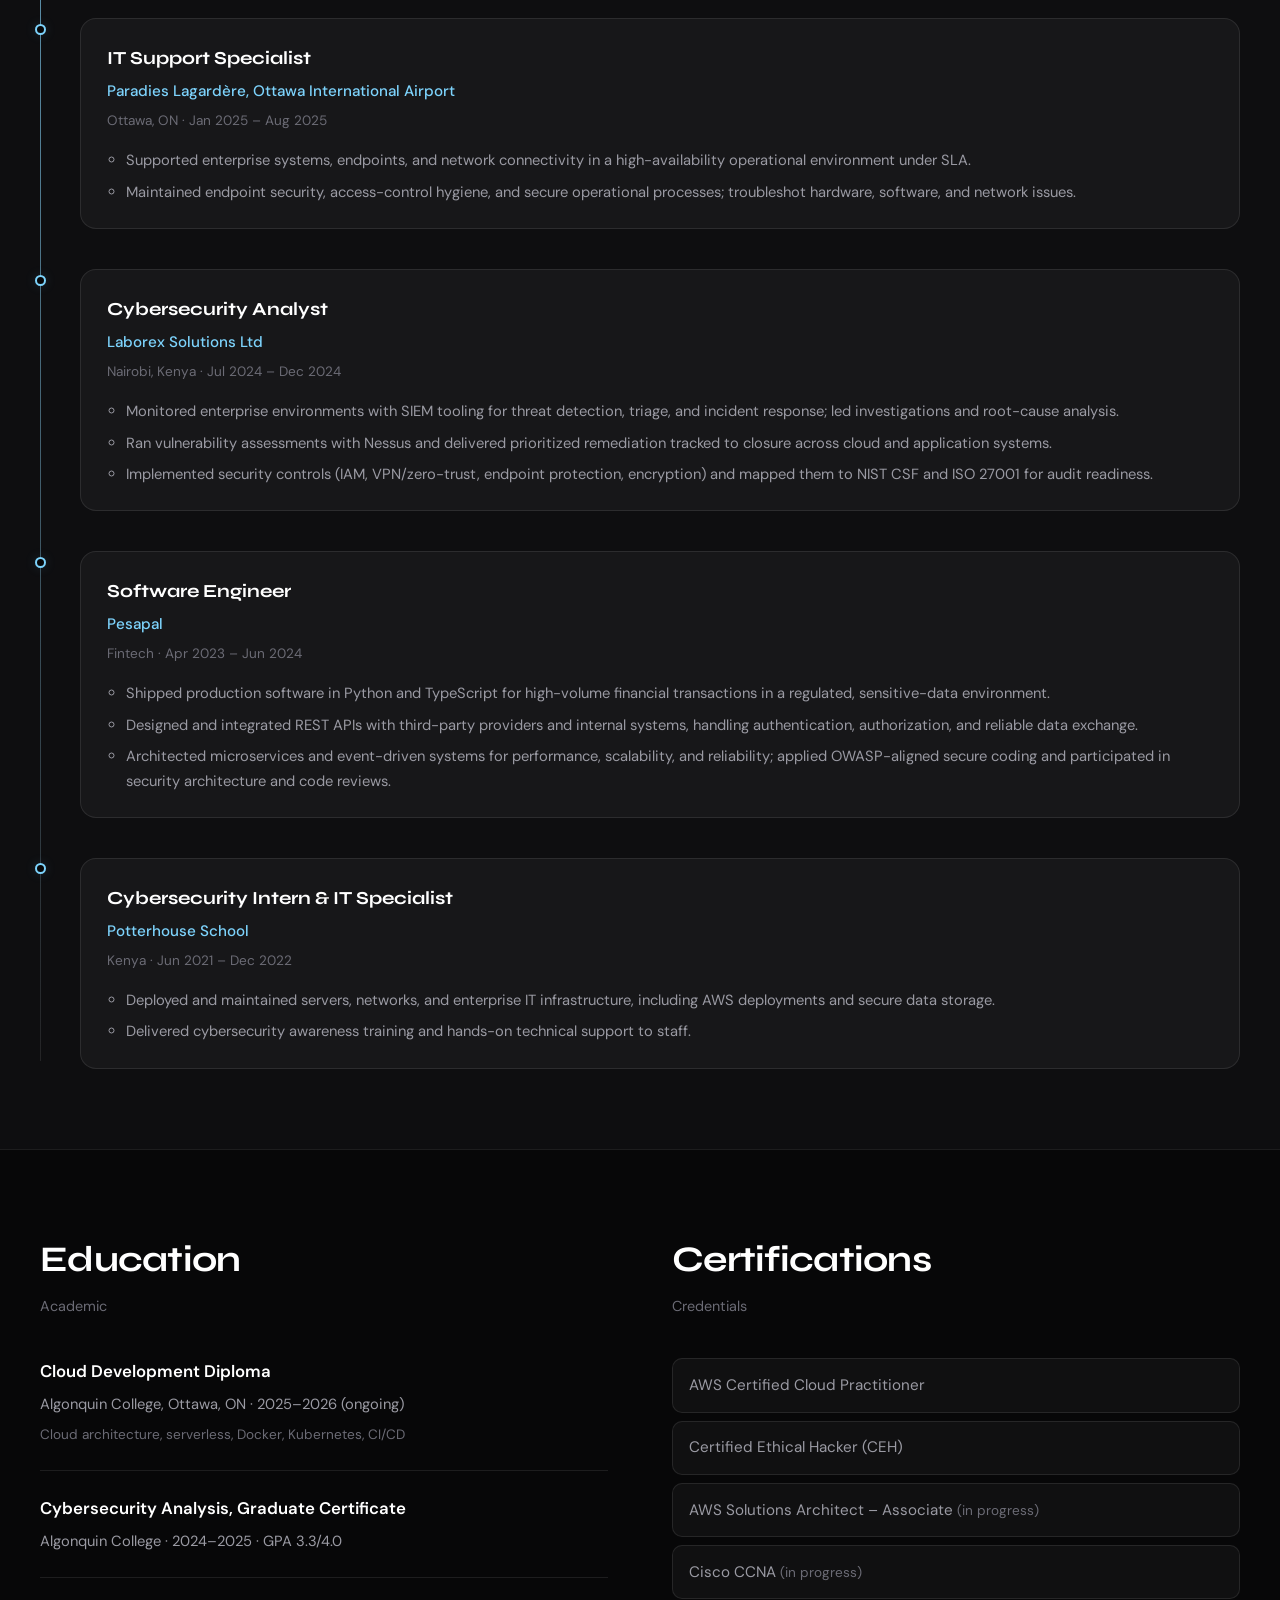
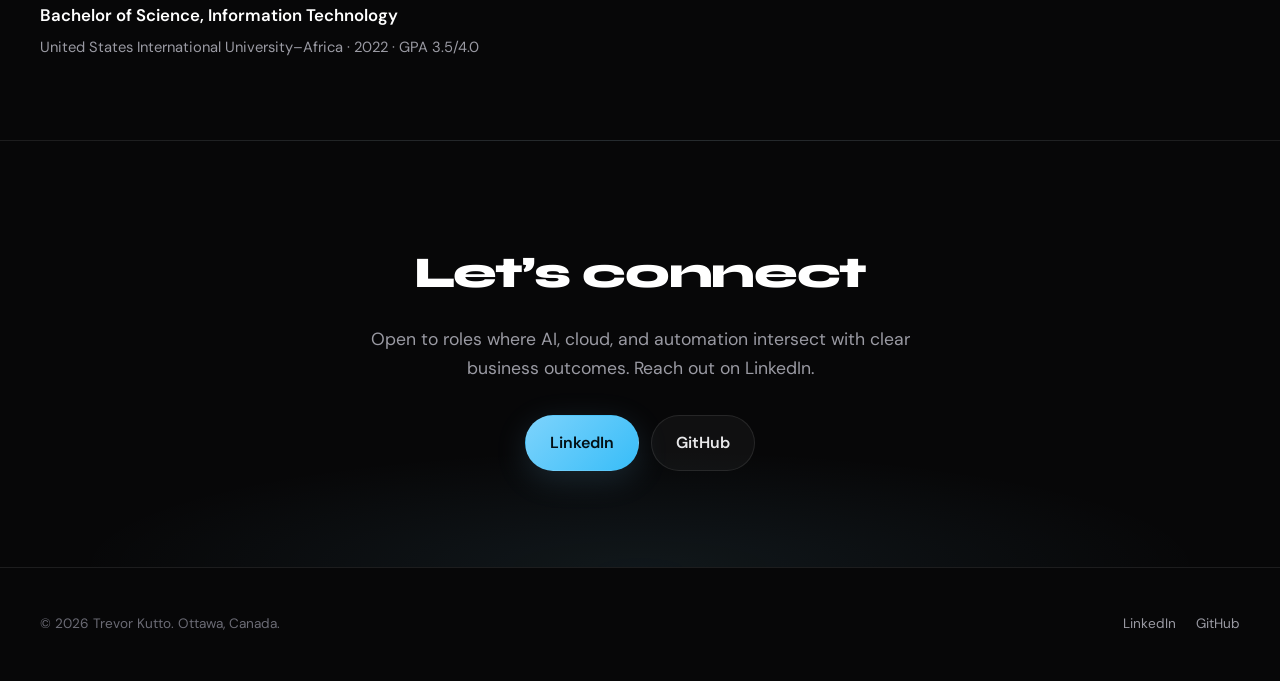
==== commit 4cec694c: "Add AI Accelerator Hub design case study" ====
--- a/index.html
+++ b/index.html
@@ -22,7 +22,7 @@
       href="https://fonts.googleapis.com/css2?family=DM+Sans:ital,opsz,wght@0,9..40,400;0,9..40,500;0,9..40,600;0,9..40,700;1,9..40,400&family=Syne:wght@500;600;700;800&display=swap"
       rel="stylesheet"
     />
-    <link rel="stylesheet" href="css/styles.css?v=20260716-1145" />
+    <link rel="stylesheet" href="css/styles.css?v=20260728-1128" />
   </head>
   <body>
     <a class="skip-link" href="#main">Skip to content</a>
@@ -163,6 +163,29 @@
               </div>
             </article>
 
+            <!-- Reusable case-study component; content lives in js/main.js. -->
+            <article class="project-card project-card--case-study" data-project-case-study="ai-accelerator-hub" aria-label="AI Accelerator Hub website case study">
+              <a class="project-case__visual" href="https://acceleratorhub.ai" target="_blank" rel="noopener noreferrer">
+                <img src="images/ai-accelerator-hub-site.jpg" width="1440" height="900" loading="lazy" alt="AI Accelerator Hub website designed by Trevor Kutto">
+                <span>View live site ↗</span>
+              </a>
+              <div class="project-case__body">
+                <div class="project-card__top">
+                  <span class="project-card__badge project-card__badge--warm">Web design · Front-end</span>
+                  <p class="project-case__role">Designed and built by Trevor Kutto</p>
+                  <h3>AI Accelerator Hub</h3>
+                </div>
+                <p class="project-card__summary">A responsive editorial website for Algonquin College's AI Accelerator Hub, presenting its applied-AI products, student team, and Ottawa mainstreet mission through purposeful art direction and motion.</p>
+                <ul class="project-card__highlights">
+                  <li>Led visual design and front-end implementation across desktop and mobile</li>
+                  <li>Created responsive hero art direction, accessible navigation, and reduced-motion fallbacks</li>
+                  <li>Built a reusable team-data generator with eight portraits, LinkedIn mapping, and schema.org profiles</li>
+                </ul>
+                <div class="project-card__stack" aria-label="Technologies used"><span>HTML</span><span>CSS</span><span>JavaScript</span><span>Responsive Design</span><span>Accessibility</span><span>Structured Data</span></div>
+                <div class="project-case__actions"><a href="https://acceleratorhub.ai" target="_blank" rel="noopener noreferrer">Live site ↗</a><a href="https://github.com/AC-VIBE/VIBE-2026-WEBSITE" target="_blank" rel="noopener noreferrer">Source ↗</a></div>
+              </div>
+            </article>
+
             <article class="project-card">
               <div class="project-card__top">
                 <span class="project-card__badge project-card__badge--accent">RAG · Voice</span>
@@ -465,6 +488,6 @@
       </div>
     </footer>
 
-    <script src="js/main.js?v=20260716-1145" defer></script>
+    <script src="js/main.js?v=20260728-1128" defer></script>
   </body>
 </html>
--- a/css/styles.css
+++ b/css/styles.css
@@ -1057,3 +1057,27 @@
   opacity: 1;
   transform: none;
 }
+
+/* Reusable full-width case-study card (content supplied by js/main.js). */
+.project-card--case-study{
+  grid-column:1 / -1;
+  display:grid;
+  grid-template-columns:minmax(0,1.12fr) minmax(320px,.88fr);
+  gap:0;padding:0;overflow:hidden;
+  background:linear-gradient(145deg,rgba(196,181,253,.08),var(--surface) 48%);
+  border-color:rgba(196,181,253,.22);
+}
+.project-case__visual{position:relative;display:block;min-height:430px;overflow:hidden;background:var(--bg);color:#fff;text-decoration:none}
+.project-case__visual::after{content:"";position:absolute;inset:0;background:linear-gradient(to top,rgba(7,7,8,.72),transparent 48%);pointer-events:none}
+.project-case__visual img{display:block;width:100%;height:100%;object-fit:cover;object-position:center;transition:transform .55s var(--ease-out)}
+.project-card--case-study:hover .project-case__visual img{transform:scale(1.018)}
+.project-case__visual span{position:absolute;z-index:1;left:1.35rem;bottom:1.2rem;font-size:.78rem;font-weight:700;letter-spacing:.06em;text-transform:uppercase}
+.project-case__body{display:flex;flex-direction:column;gap:1rem;padding:1.65rem 1.75rem 1.75rem}
+.project-case__role{margin:0;color:var(--accent-warm);font-size:.78rem;font-weight:700;letter-spacing:.04em;text-transform:uppercase}
+.project-case__actions{display:flex;flex-wrap:wrap;gap:.75rem;margin-top:.2rem}
+.project-case__actions a{display:inline-flex;align-items:center;min-height:42px;padding:.65rem .9rem;border:1px solid var(--border);border-radius:999px;color:#fff;font-size:.8rem;font-weight:700;text-decoration:none;transition:border-color .2s,background .2s}
+.project-case__actions a:first-child{background:var(--accent);border-color:var(--accent);color:#071014}
+.project-case__actions a:hover{border-color:var(--accent);background:var(--accent-dim)}
+.project-case__actions a:first-child:hover{background:#bae6fd}
+@media(max-width:900px){.project-card--case-study{grid-template-columns:1fr}.project-case__visual{min-height:360px}}
+@media(max-width:640px){.project-case__visual{min-height:240px}.project-case__body{padding:1.35rem}.project-case__actions a{flex:1;justify-content:center}}
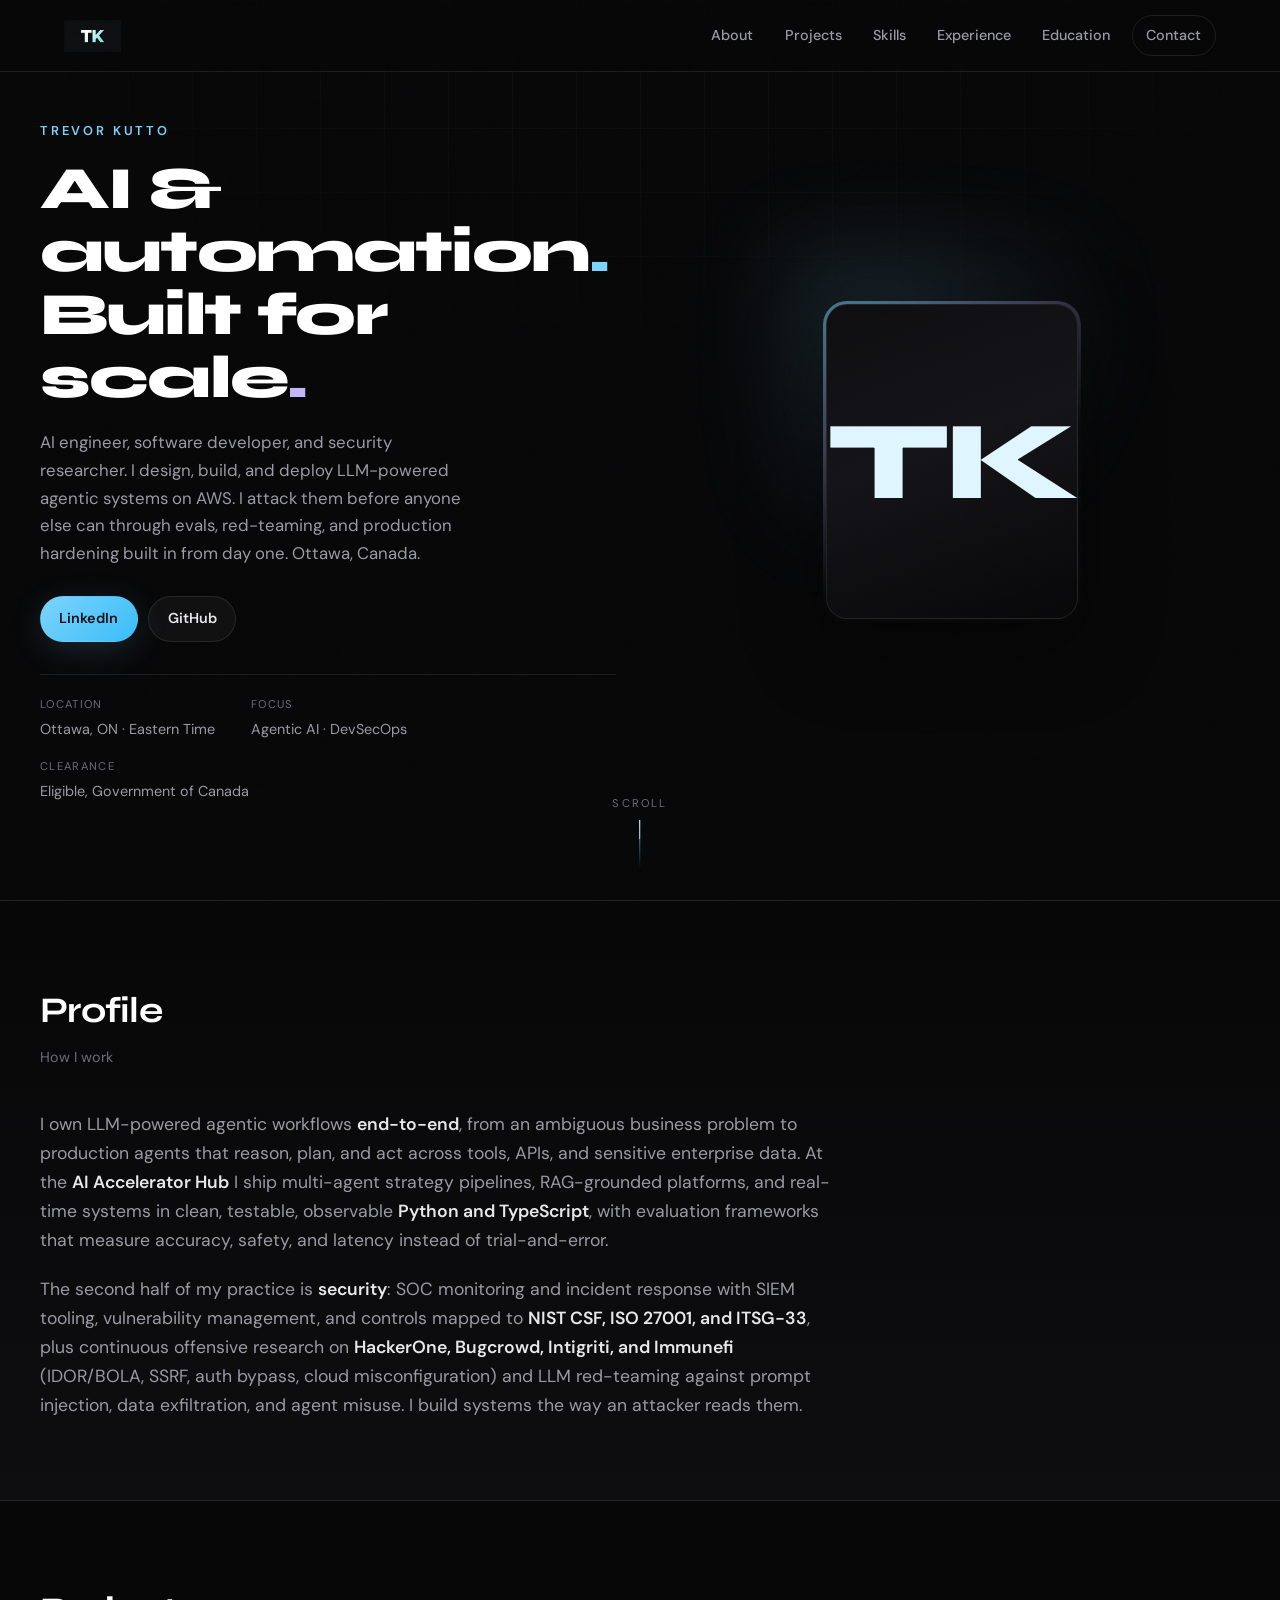
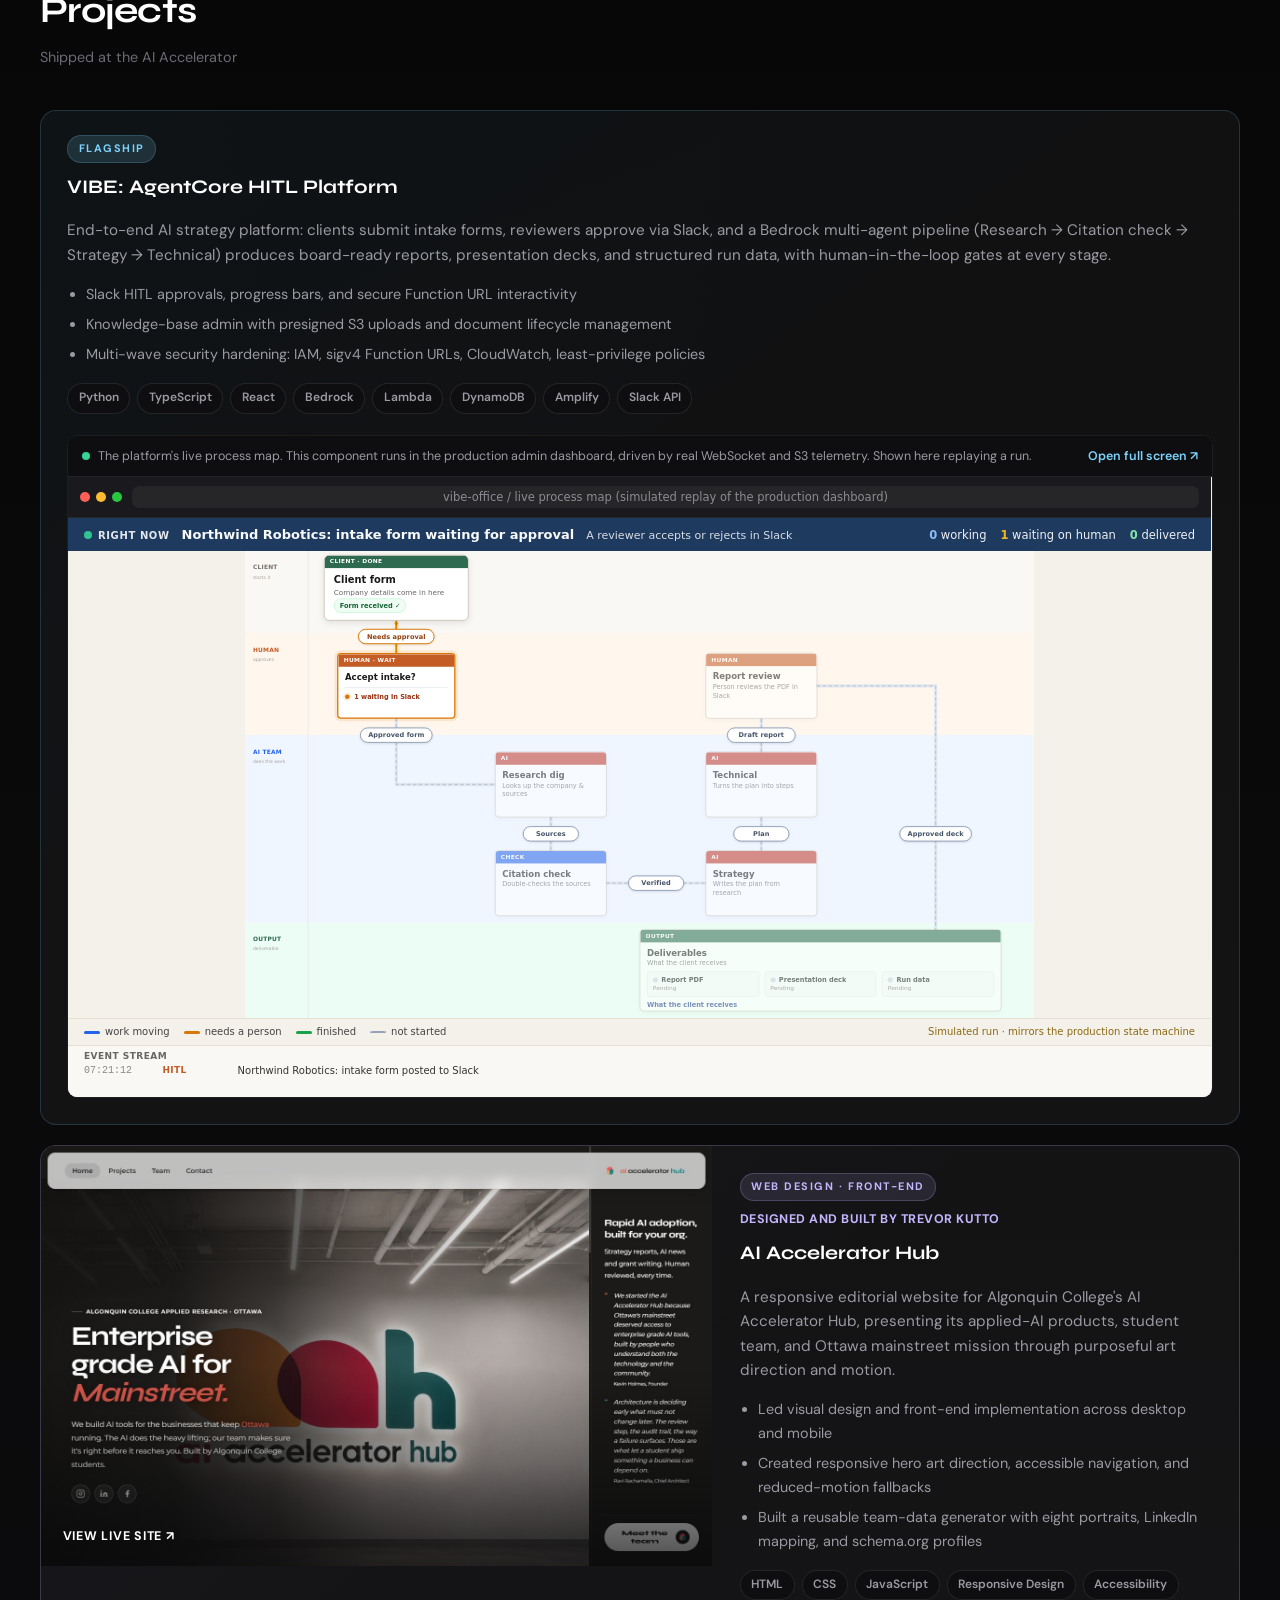
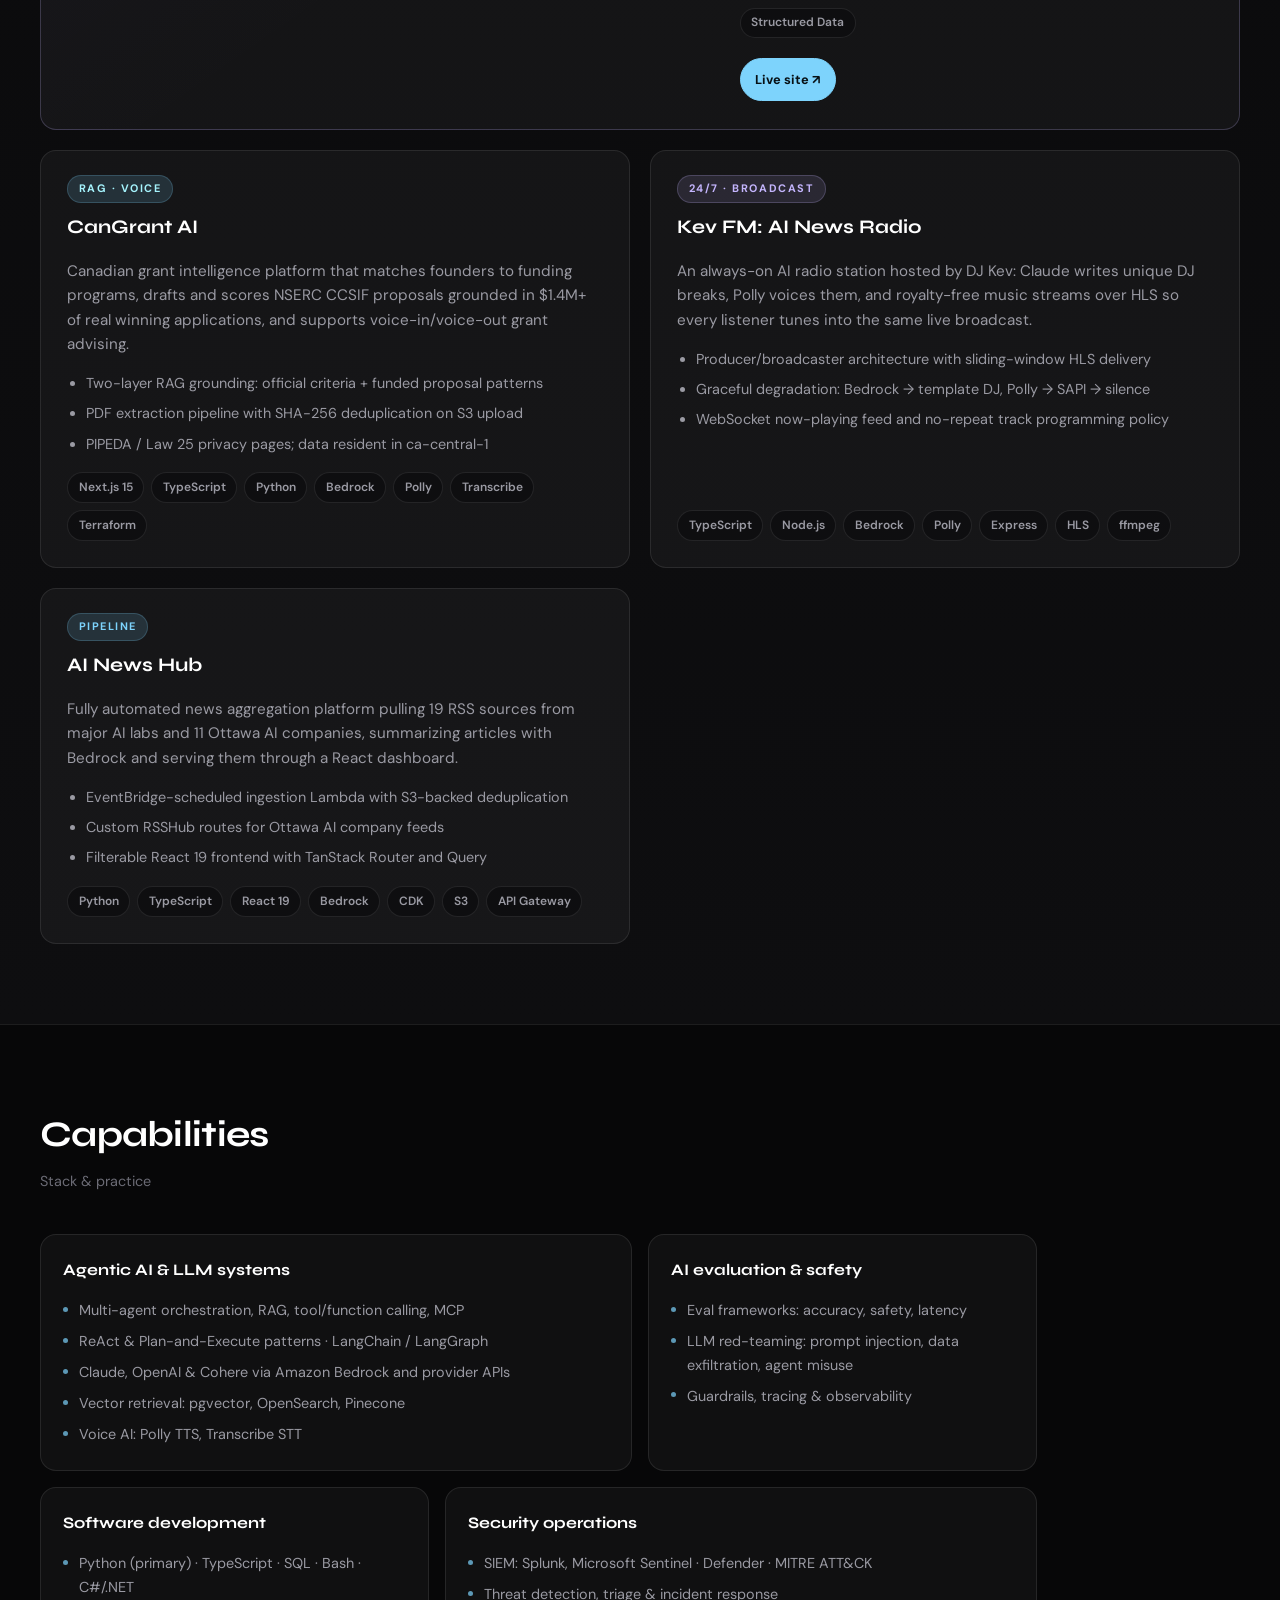
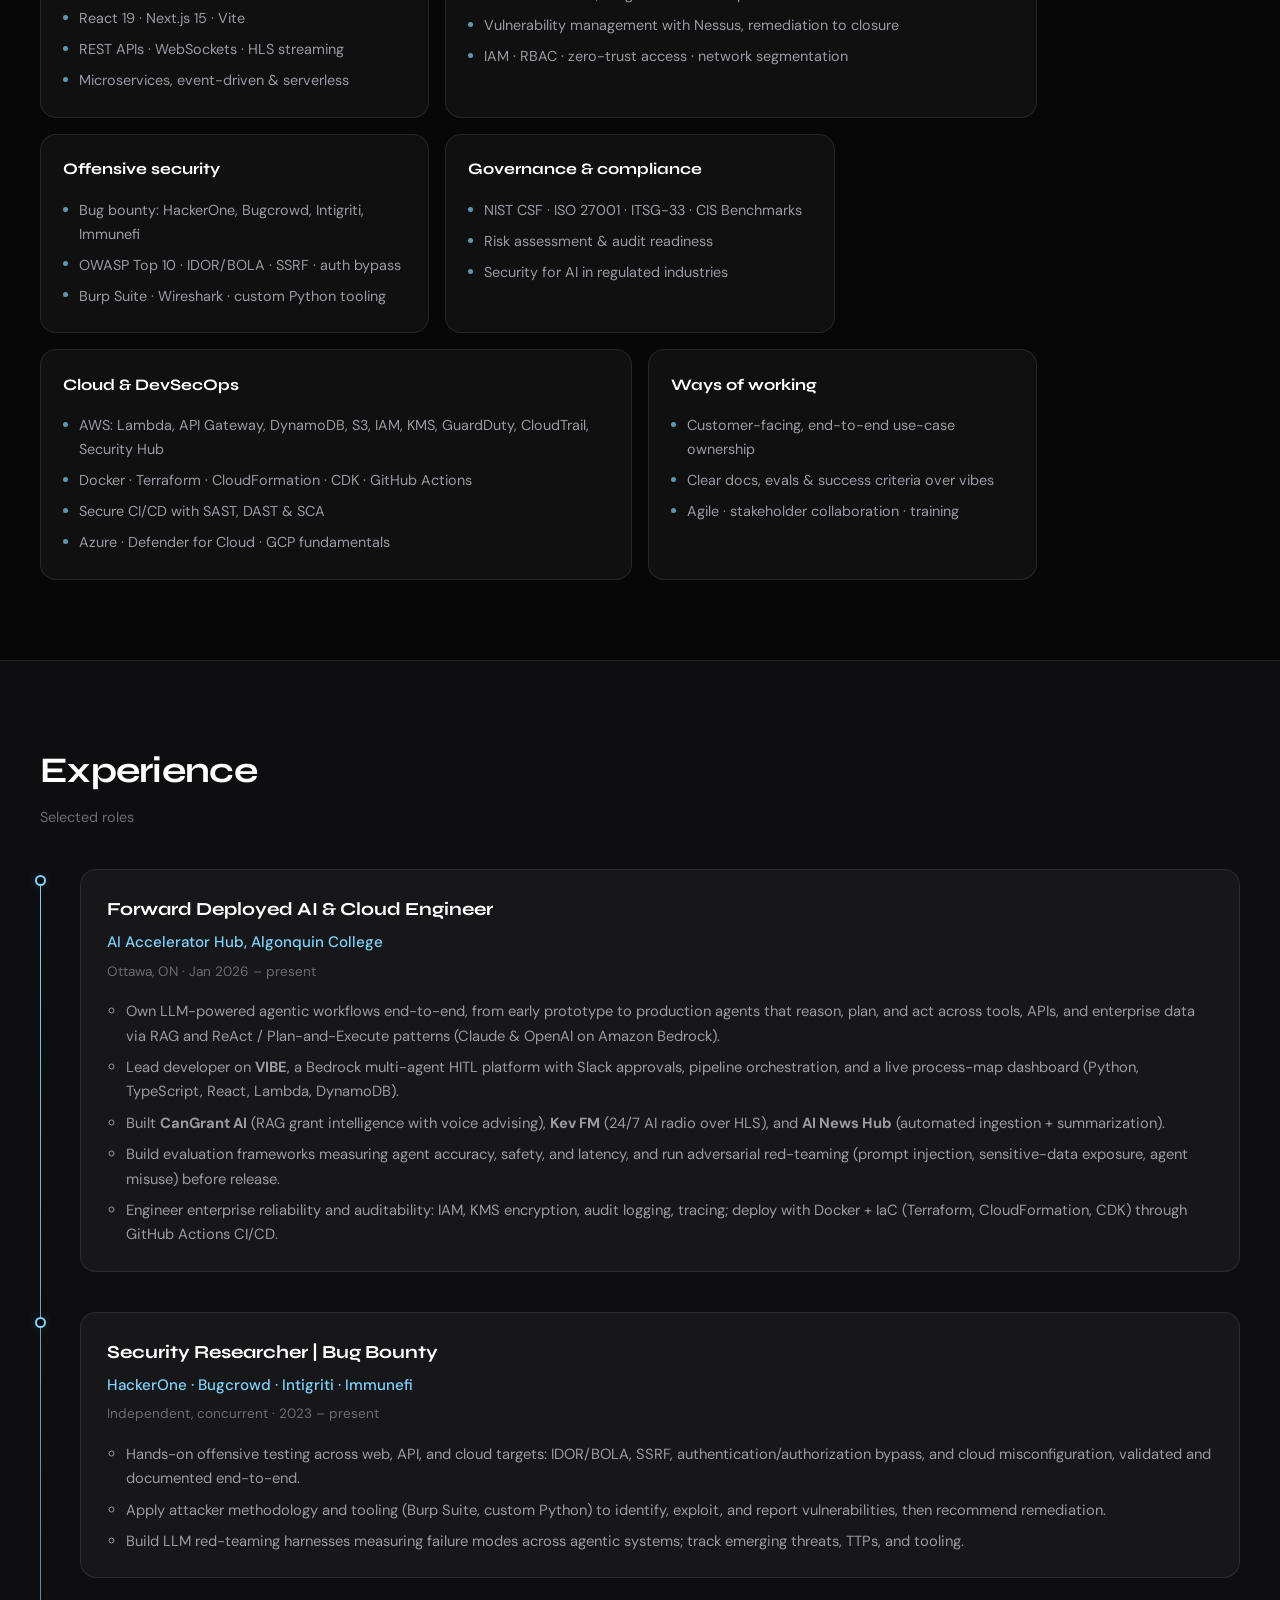
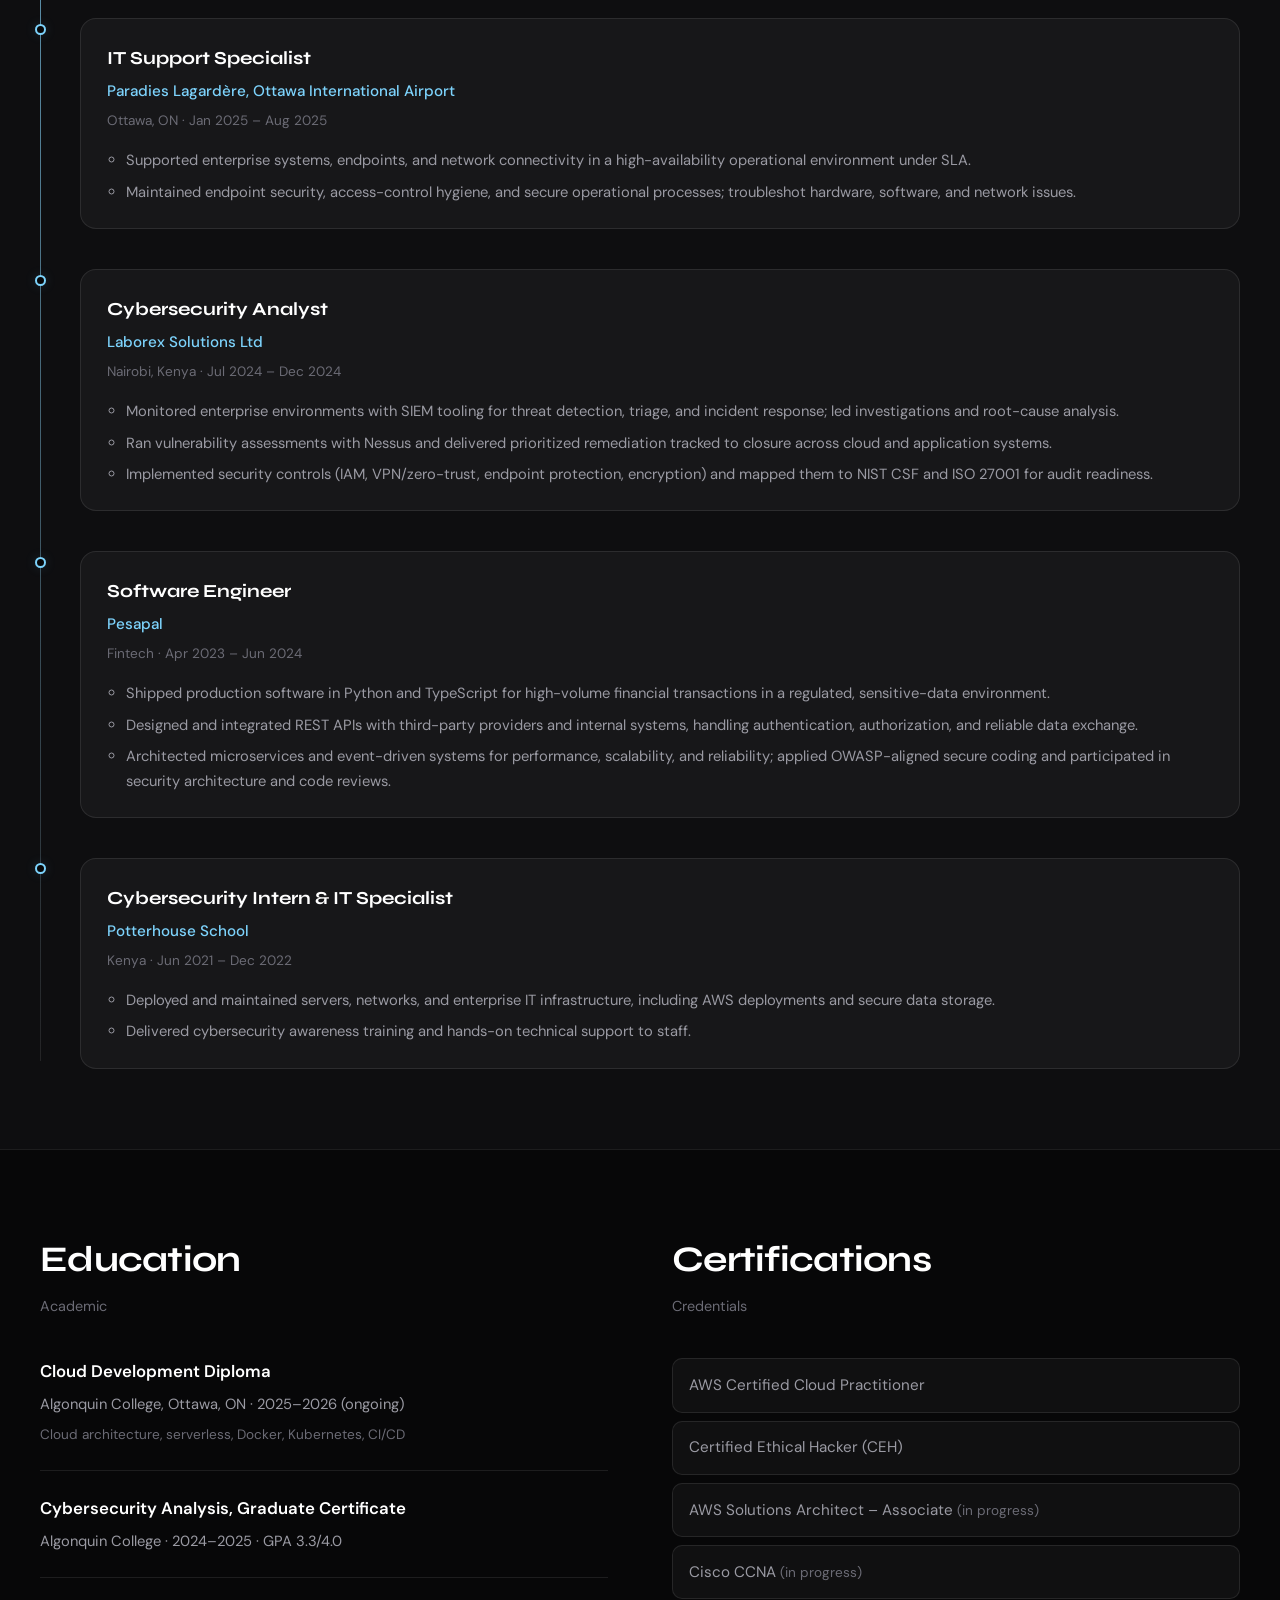
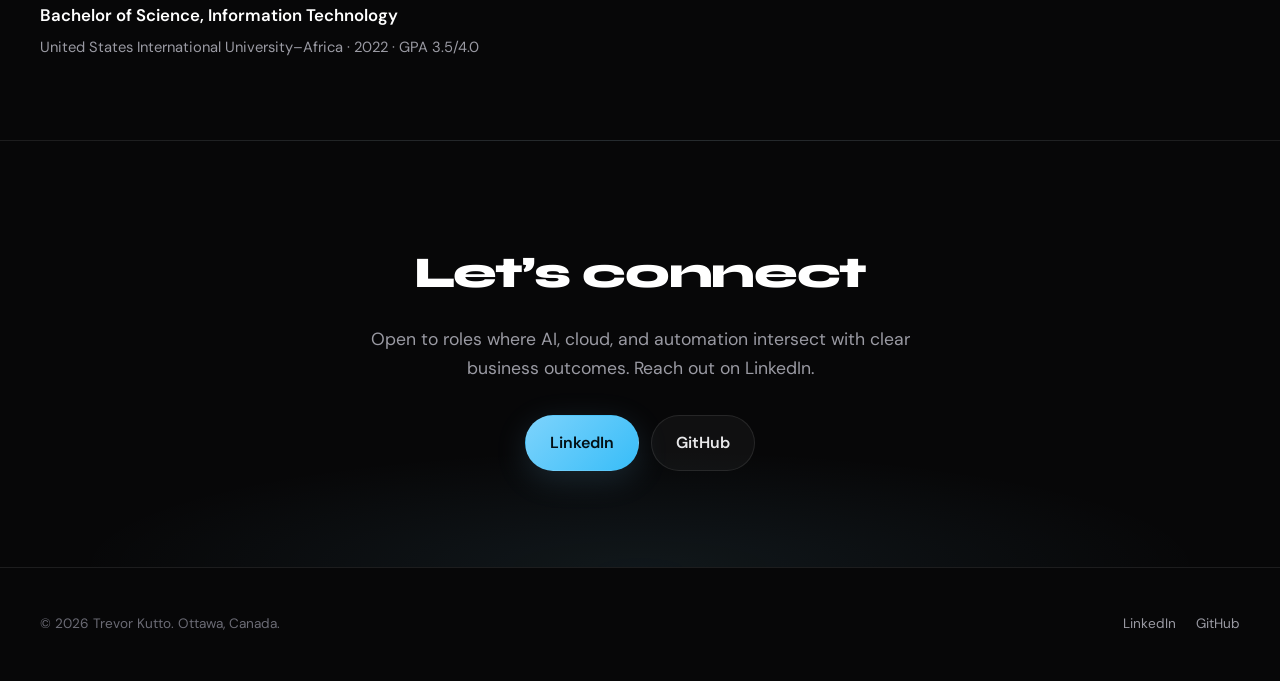
==== commit 30952d33: "Show full AAH portfolio preview" ====
--- a/index.html
+++ b/index.html
@@ -22,7 +22,7 @@
       href="https://fonts.googleapis.com/css2?family=DM+Sans:ital,opsz,wght@0,9..40,400;0,9..40,500;0,9..40,600;0,9..40,700;1,9..40,400&family=Syne:wght@500;600;700;800&display=swap"
       rel="stylesheet"
     />
-    <link rel="stylesheet" href="css/styles.css?v=20260728-1128" />
+    <link rel="stylesheet" href="css/styles.css?v=20260728-1136" />
   </head>
   <body>
     <a class="skip-link" href="#main">Skip to content</a>
@@ -182,7 +182,7 @@
                   <li>Built a reusable team-data generator with eight portraits, LinkedIn mapping, and schema.org profiles</li>
                 </ul>
                 <div class="project-card__stack" aria-label="Technologies used"><span>HTML</span><span>CSS</span><span>JavaScript</span><span>Responsive Design</span><span>Accessibility</span><span>Structured Data</span></div>
-                <div class="project-case__actions"><a href="https://acceleratorhub.ai" target="_blank" rel="noopener noreferrer">Live site ↗</a><a href="https://github.com/AC-VIBE/VIBE-2026-WEBSITE" target="_blank" rel="noopener noreferrer">Source ↗</a></div>
+                <div class="project-case__actions"><a href="https://acceleratorhub.ai" target="_blank" rel="noopener noreferrer">Live site ↗</a></div>
               </div>
             </article>
 
@@ -488,6 +488,6 @@
       </div>
     </footer>
 
-    <script src="js/main.js?v=20260728-1128" defer></script>
+    <script src="js/main.js?v=20260728-1136" defer></script>
   </body>
 </html>
--- a/css/styles.css
+++ b/css/styles.css
@@ -1067,9 +1067,9 @@
   background:linear-gradient(145deg,rgba(196,181,253,.08),var(--surface) 48%);
   border-color:rgba(196,181,253,.22);
 }
-.project-case__visual{position:relative;display:block;min-height:430px;overflow:hidden;background:var(--bg);color:#fff;text-decoration:none}
+.project-case__visual{position:relative;display:grid;place-items:center;aspect-ratio:16 / 10;min-height:0;overflow:hidden;background:var(--bg);color:#fff;text-decoration:none}
 .project-case__visual::after{content:"";position:absolute;inset:0;background:linear-gradient(to top,rgba(7,7,8,.72),transparent 48%);pointer-events:none}
-.project-case__visual img{display:block;width:100%;height:100%;object-fit:cover;object-position:center;transition:transform .55s var(--ease-out)}
+.project-case__visual img{display:block;width:100%;height:100%;object-fit:contain;object-position:center;transition:transform .55s var(--ease-out)}
 .project-card--case-study:hover .project-case__visual img{transform:scale(1.018)}
 .project-case__visual span{position:absolute;z-index:1;left:1.35rem;bottom:1.2rem;font-size:.78rem;font-weight:700;letter-spacing:.06em;text-transform:uppercase}
 .project-case__body{display:flex;flex-direction:column;gap:1rem;padding:1.65rem 1.75rem 1.75rem}
@@ -1079,5 +1079,5 @@
 .project-case__actions a:first-child{background:var(--accent);border-color:var(--accent);color:#071014}
 .project-case__actions a:hover{border-color:var(--accent);background:var(--accent-dim)}
 .project-case__actions a:first-child:hover{background:#bae6fd}
-@media(max-width:900px){.project-card--case-study{grid-template-columns:1fr}.project-case__visual{min-height:360px}}
-@media(max-width:640px){.project-case__visual{min-height:240px}.project-case__body{padding:1.35rem}.project-case__actions a{flex:1;justify-content:center}}
+@media(max-width:900px){.project-card--case-study{grid-template-columns:1fr}.project-case__visual{min-height:0}}
+@media(max-width:640px){.project-case__visual{min-height:0}.project-case__body{padding:1.35rem}.project-case__actions a{flex:1;justify-content:center}}
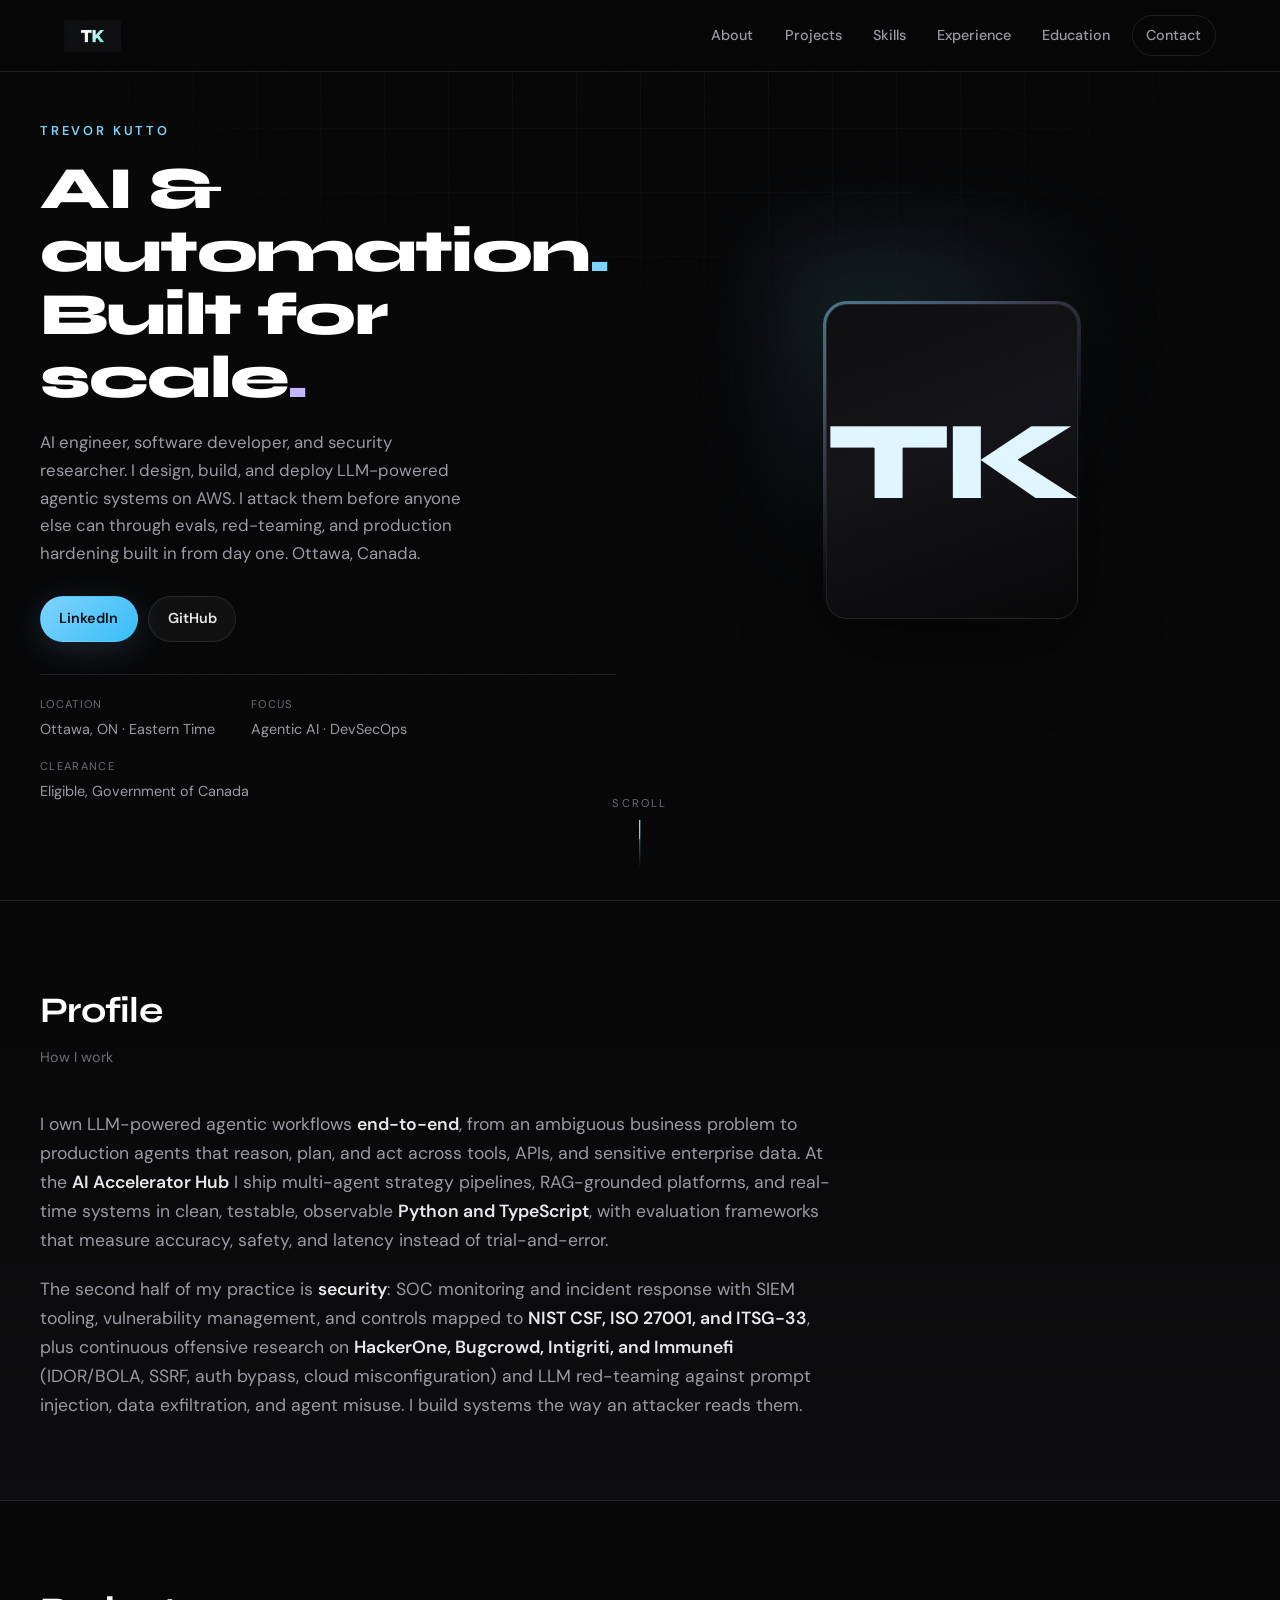
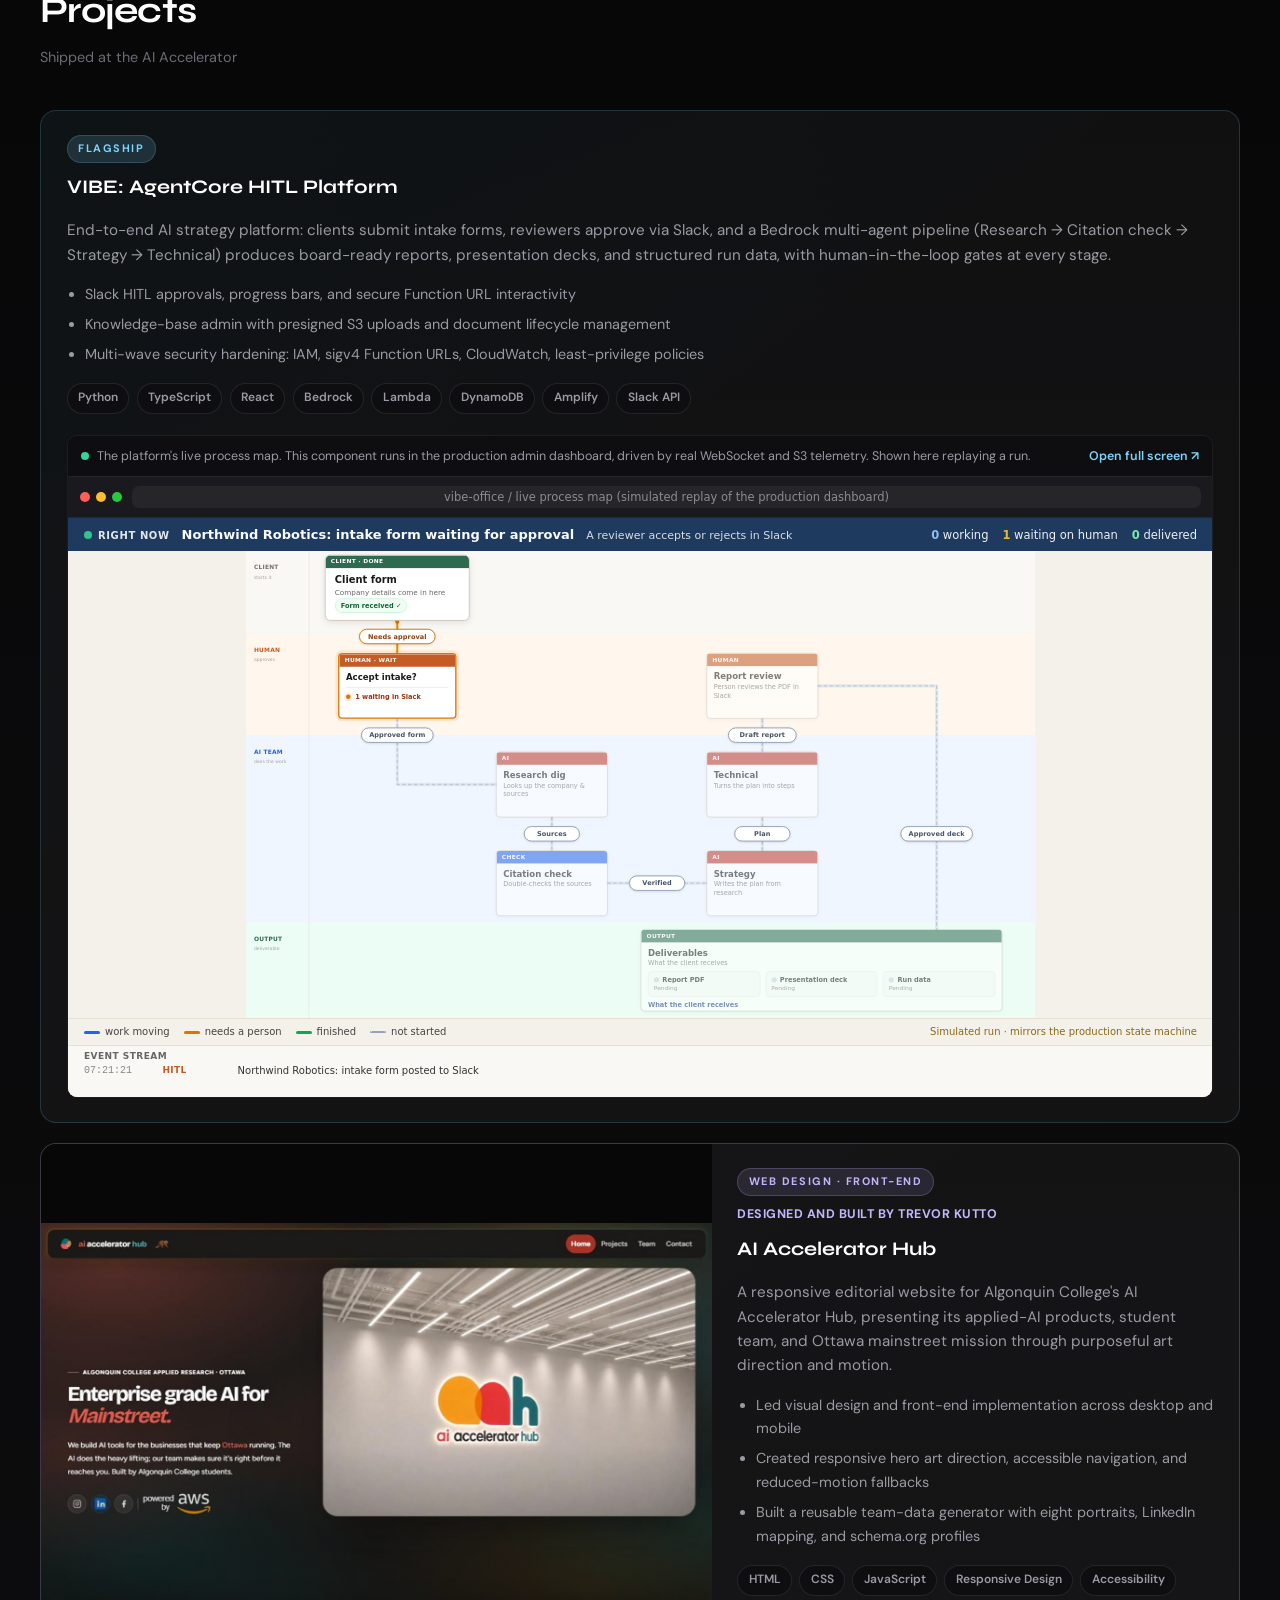
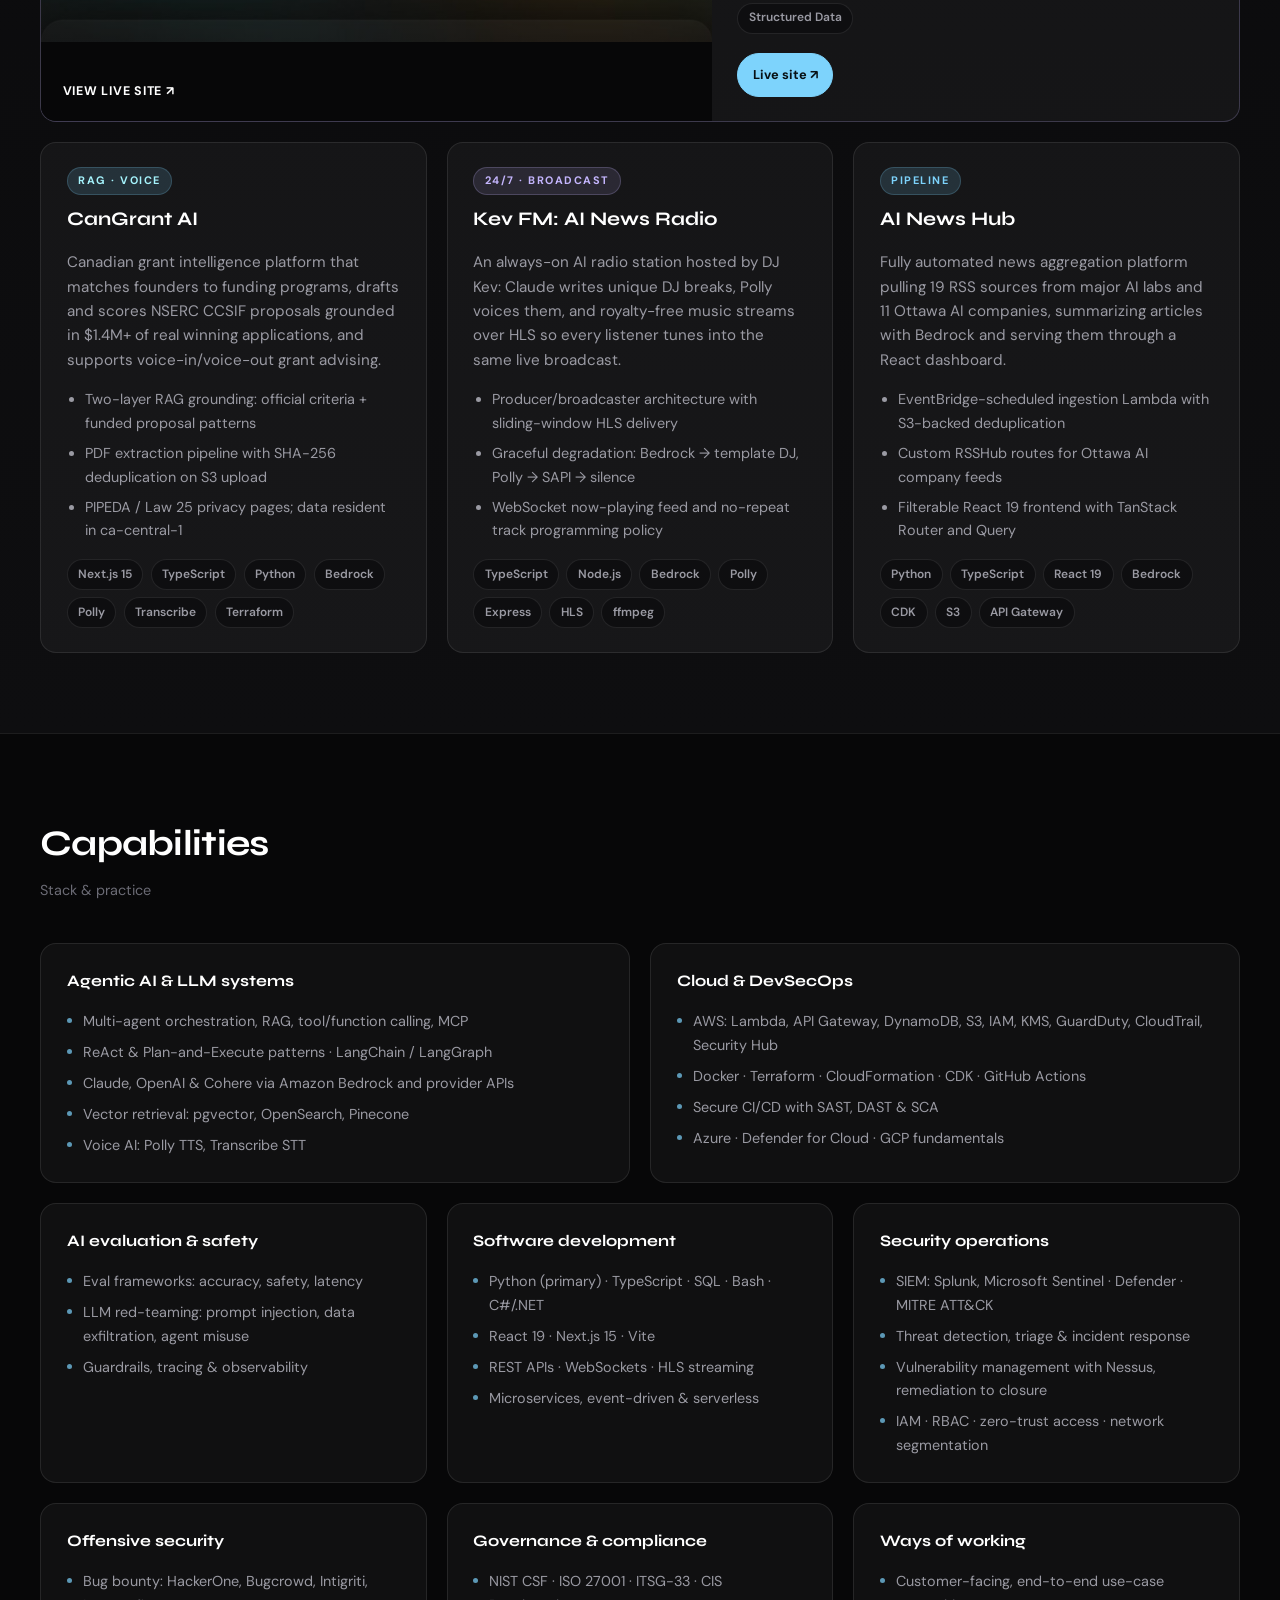
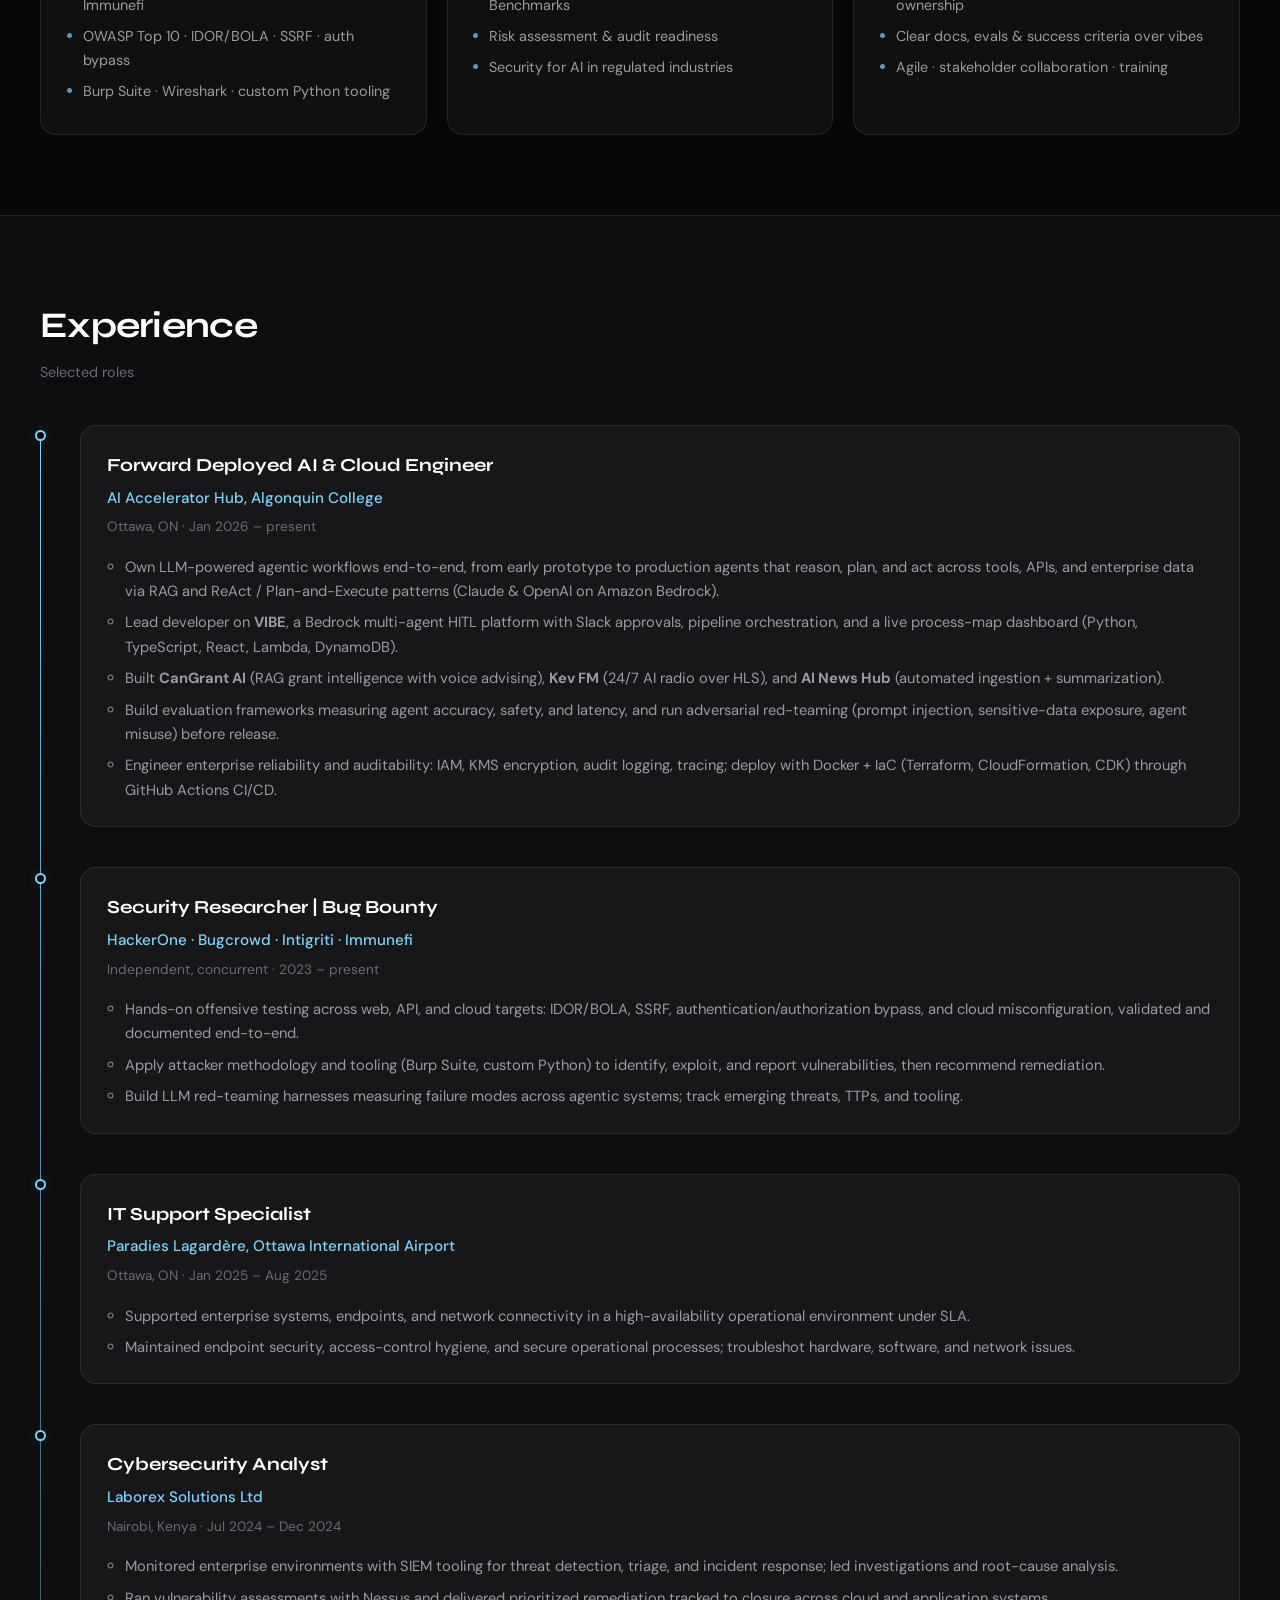
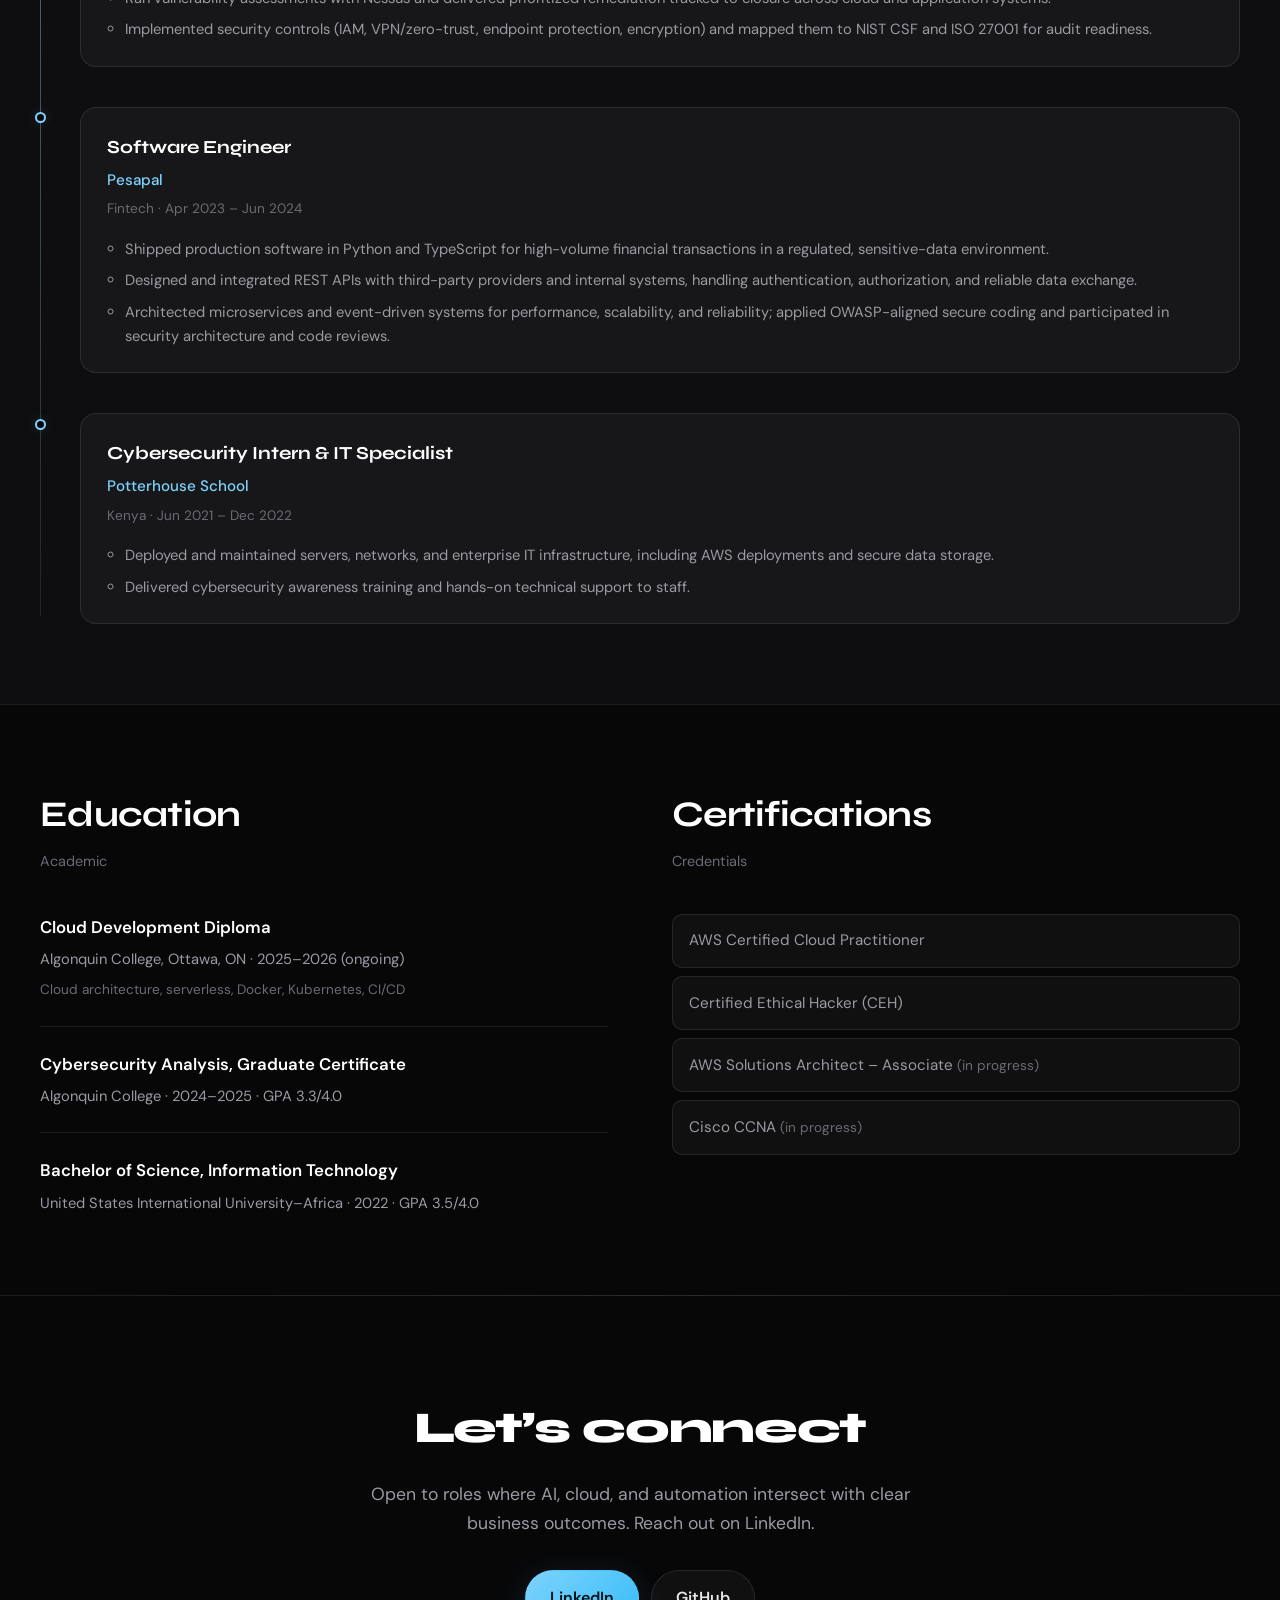
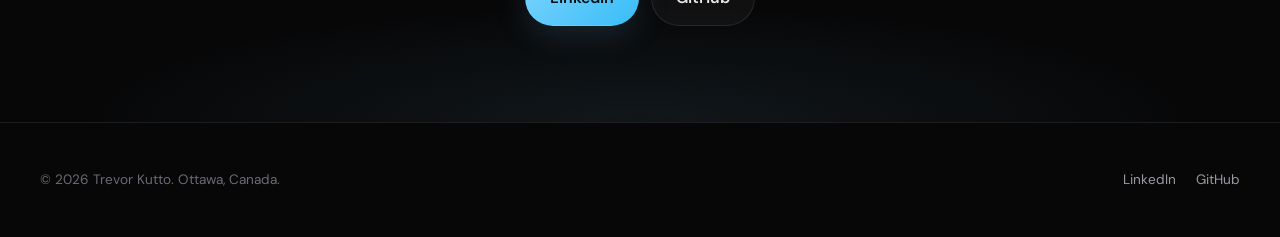
==== commit ad8d7e49: "Normalize card sizing and refresh AAH screenshot Card widths and heights were uneven across the site" ====
--- a/index.html
+++ b/index.html
@@ -22,7 +22,7 @@
       href="https://fonts.googleapis.com/css2?family=DM+Sans:ital,opsz,wght@0,9..40,400;0,9..40,500;0,9..40,600;0,9..40,700;1,9..40,400&family=Syne:wght@500;600;700;800&display=swap"
       rel="stylesheet"
     />
-    <link rel="stylesheet" href="css/styles.css?v=20260728-1136" />
+    <link rel="stylesheet" href="css/styles.css?v=20260811-0950" />
   </head>
   <body>
     <a class="skip-link" href="#main">Skip to content</a>
@@ -166,7 +166,7 @@
             <!-- Reusable case-study component; content lives in js/main.js. -->
             <article class="project-card project-card--case-study" data-project-case-study="ai-accelerator-hub" aria-label="AI Accelerator Hub website case study">
               <a class="project-case__visual" href="https://acceleratorhub.ai" target="_blank" rel="noopener noreferrer">
-                <img src="images/ai-accelerator-hub-site.jpg" width="1440" height="900" loading="lazy" alt="AI Accelerator Hub website designed by Trevor Kutto">
+                <img src="images/ai-accelerator-hub-site.jpg?v=20260811-0950" width="1440" height="900" loading="lazy" alt="AI Accelerator Hub website designed by Trevor Kutto">
                 <span>View live site ↗</span>
               </a>
               <div class="project-case__body">
@@ -264,6 +264,15 @@
                 <li>Voice AI: Polly TTS, Transcribe STT</li>
               </ul>
             </article>
+            <article class="bento__card bento__card--wide">
+              <h3>Cloud &amp; DevSecOps</h3>
+              <ul class="tag-list">
+                <li>AWS: Lambda, API Gateway, DynamoDB, S3, IAM, KMS, GuardDuty, CloudTrail, Security Hub</li>
+                <li>Docker · Terraform · CloudFormation · CDK · GitHub Actions</li>
+                <li>Secure CI/CD with SAST, DAST &amp; SCA</li>
+                <li>Azure · Defender for Cloud · GCP fundamentals</li>
+              </ul>
+            </article>
             <article class="bento__card">
               <h3>AI evaluation &amp; safety</h3>
               <ul class="tag-list">
@@ -281,7 +290,7 @@
                 <li>Microservices, event-driven &amp; serverless</li>
               </ul>
             </article>
-            <article class="bento__card bento__card--wide">
+            <article class="bento__card">
               <h3>Security operations</h3>
               <ul class="tag-list">
                 <li>SIEM: Splunk, Microsoft Sentinel · Defender · MITRE ATT&amp;CK</li>
@@ -304,15 +313,6 @@
                 <li>NIST CSF · ISO 27001 · ITSG-33 · CIS Benchmarks</li>
                 <li>Risk assessment &amp; audit readiness</li>
                 <li>Security for AI in regulated industries</li>
-              </ul>
-            </article>
-            <article class="bento__card bento__card--wide">
-              <h3>Cloud &amp; DevSecOps</h3>
-              <ul class="tag-list">
-                <li>AWS: Lambda, API Gateway, DynamoDB, S3, IAM, KMS, GuardDuty, CloudTrail, Security Hub</li>
-                <li>Docker · Terraform · CloudFormation · CDK · GitHub Actions</li>
-                <li>Secure CI/CD with SAST, DAST &amp; SCA</li>
-                <li>Azure · Defender for Cloud · GCP fundamentals</li>
               </ul>
             </article>
             <article class="bento__card">
@@ -488,6 +488,6 @@
       </div>
     </footer>
 
-    <script src="js/main.js?v=20260728-1136" defer></script>
+    <script src="js/main.js?v=20260811-0950" defer></script>
   </body>
 </html>
--- a/css/styles.css
+++ b/css/styles.css
@@ -14,6 +14,11 @@
   --radius-sm: 10px;
   --radius-md: 16px;
   --radius-lg: 24px;
+  /* Shared card metrics: every card variant uses the same padding and gutter
+     so widths and internal rhythm stay uniform across sections. */
+  --card-pad: 1.5rem 1.6rem;
+  --card-gap: 1.25rem;
+  --card-min-h: 232px;
   --font-sans: "DM Sans", system-ui, sans-serif;
   --font-display: "Syne", var(--font-sans);
   --shadow-soft: 0 24px 80px rgba(0, 0, 0, 0.45);
@@ -553,19 +558,25 @@
   border-top: 1px solid var(--border);
 }
 
+/* 6 columns, tiled so every row fills exactly: 3+3 / 2+2+2 / 2+2+2.
+   Card order in the HTML is what makes this add up, so keep the two
+   --wide cards first if cards are ever added or reordered. */
 .bento {
   display: grid;
   grid-template-columns: repeat(6, 1fr);
-  grid-auto-rows: minmax(120px, auto);
-  gap: 1rem;
+  grid-auto-rows: minmax(var(--card-min-h), auto);
+  gap: var(--card-gap);
 }
 
 .bento__card {
   grid-column: span 2;
+  display: flex;
+  flex-direction: column;
+  min-height: var(--card-min-h);
   background: var(--surface);
   border: 1px solid var(--border);
   border-radius: var(--radius-md);
-  padding: 1.35rem 1.35rem 1.5rem;
+  padding: var(--card-pad);
   transition: border-color 0.25s, transform 0.25s var(--ease-out);
 }
 
@@ -618,6 +629,8 @@
   opacity: 0.7;
 }
 
+/* True 2-up: every card takes one of the two tracks, so the eight cards make
+   four full rows. (Spanning 2 here would have made each card full width.) */
 @media (max-width: 900px) {
   .bento {
     grid-template-columns: 1fr 1fr;
@@ -626,7 +639,7 @@
   .bento__card,
   .bento__card--wide,
   .bento__card--tall {
-    grid-column: span 2;
+    grid-column: span 1;
     grid-row: auto;
   }
 }
@@ -634,11 +647,13 @@
 @media (max-width: 520px) {
   .bento {
     grid-template-columns: 1fr;
+    grid-auto-rows: auto;
   }
 
   .bento__card,
   .bento__card--wide {
     grid-column: span 1;
+    min-height: 0;
   }
 }
 
@@ -648,10 +663,13 @@
   border-top: 1px solid var(--border);
 }
 
+/* 3 columns so the three standard cards fill one complete row instead of
+   leaving a half-width orphan. Full-bleed variants span 1 / -1. */
 .projects {
   display: grid;
-  grid-template-columns: repeat(2, 1fr);
-  gap: 1.25rem;
+  grid-template-columns: repeat(3, 1fr);
+  gap: var(--card-gap);
+  align-items: stretch;
 }
 
 .project-card {
@@ -661,7 +679,7 @@
   background: var(--surface);
   border: 1px solid var(--border);
   border-radius: var(--radius-md);
-  padding: 1.5rem 1.65rem 1.65rem;
+  padding: var(--card-pad);
   transition: border-color 0.25s, transform 0.25s var(--ease-out);
 }
 
@@ -720,6 +738,12 @@
   line-height: 1.6;
 }
 
+/* Standard cards sit side by side, so reserve an equal summary block. That
+   keeps every highlights list and stack row on the same baseline. */
+.projects > .project-card:not(.project-card--featured):not(.project-card--case-study) .project-card__summary {
+  min-height: calc(5 * 1.6em);
+}
+
 .project-card__highlights {
   margin: 0;
   padding-left: 1.15rem;
@@ -823,13 +847,19 @@
   .project-card__demo iframe { height: 500px; }
 }
 
-@media (max-width: 900px) {
+/* Below the 3-up threshold go straight to one column: a 2-up grid would put
+   the third standard card back on a row of its own. */
+@media (max-width: 1023px) {
   .projects {
     grid-template-columns: 1fr;
   }
 
   .project-card--featured {
     grid-column: auto;
+  }
+
+  .projects > .project-card .project-card__summary {
+    min-height: 0;
   }
 }
 
@@ -882,7 +912,7 @@
   background: var(--surface);
   border: 1px solid var(--border);
   border-radius: var(--radius-md);
-  padding: 1.5rem 1.65rem;
+  padding: var(--card-pad);
   transition: border-color 0.25s;
 }
 
@@ -1067,17 +1097,22 @@
   background:linear-gradient(145deg,rgba(196,181,253,.08),var(--surface) 48%);
   border-color:rgba(196,181,253,.22);
 }
-.project-case__visual{position:relative;display:grid;place-items:center;aspect-ratio:16 / 10;min-height:0;overflow:hidden;background:var(--bg);color:#fff;text-decoration:none}
+/* The visual has no intrinsic height, so it stretches to match the body column
+   and the panel always reaches the card edges. The shot is shown whole rather
+   than cropped; its own edges are near-black, so it sits flush on the panel. */
+.project-case__visual{position:relative;display:block;align-self:stretch;min-height:0;overflow:hidden;background:var(--bg);color:#fff;text-decoration:none}
 .project-case__visual::after{content:"";position:absolute;inset:0;background:linear-gradient(to top,rgba(7,7,8,.72),transparent 48%);pointer-events:none}
-.project-case__visual img{display:block;width:100%;height:100%;object-fit:contain;object-position:center;transition:transform .55s var(--ease-out)}
+.project-case__visual img{position:absolute;inset:0;display:block;width:100%;height:100%;object-fit:contain;object-position:50% 50%;transition:transform .55s var(--ease-out)}
 .project-card--case-study:hover .project-case__visual img{transform:scale(1.018)}
 .project-case__visual span{position:absolute;z-index:1;left:1.35rem;bottom:1.2rem;font-size:.78rem;font-weight:700;letter-spacing:.06em;text-transform:uppercase}
-.project-case__body{display:flex;flex-direction:column;gap:1rem;padding:1.65rem 1.75rem 1.75rem}
+.project-case__body{display:flex;flex-direction:column;gap:1rem;padding:var(--card-pad)}
 .project-case__role{margin:0;color:var(--accent-warm);font-size:.78rem;font-weight:700;letter-spacing:.04em;text-transform:uppercase}
 .project-case__actions{display:flex;flex-wrap:wrap;gap:.75rem;margin-top:.2rem}
 .project-case__actions a{display:inline-flex;align-items:center;min-height:42px;padding:.65rem .9rem;border:1px solid var(--border);border-radius:999px;color:#fff;font-size:.8rem;font-weight:700;text-decoration:none;transition:border-color .2s,background .2s}
 .project-case__actions a:first-child{background:var(--accent);border-color:var(--accent);color:#071014}
 .project-case__actions a:hover{border-color:var(--accent);background:var(--accent-dim)}
 .project-case__actions a:first-child:hover{background:#bae6fd}
-@media(max-width:900px){.project-card--case-study{grid-template-columns:1fr}.project-case__visual{min-height:0}}
-@media(max-width:640px){.project-case__visual{min-height:0}.project-case__body{padding:1.35rem}.project-case__actions a{flex:1;justify-content:center}}
+/* Stacked: the visual is alone on its row, so it needs an explicit ratio to
+   have any height at all (the image inside is absolutely positioned). */
+@media(max-width:1023px){.project-card--case-study{grid-template-columns:1fr}.project-case__visual{aspect-ratio:16 / 10}}
+@media(max-width:640px){.project-case__visual{aspect-ratio:3 / 2}.project-case__actions a{flex:1;justify-content:center}}
